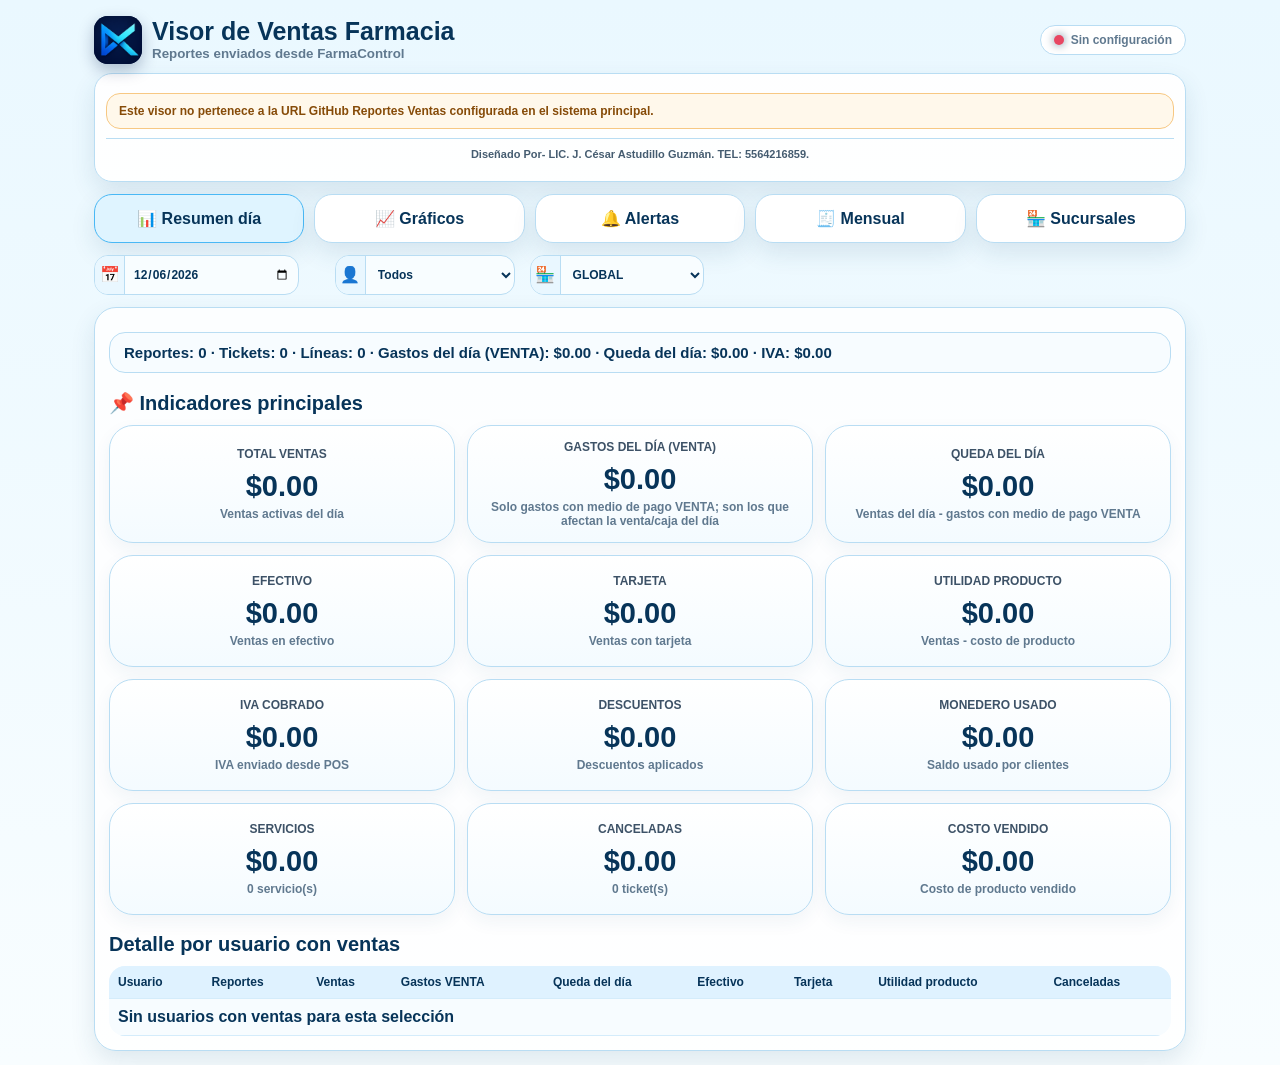
==== docs/index.html @ 93aea01d "Add files via upload" ====
<!doctype html>
<html lang="es">
<head>
<meta charset="utf-8">
<meta name="viewport" content="width=device-width,initial-scale=1,viewport-fit=cover">
<title>Macroxel — Visor de Ventas Farmacia</title>
<link rel="icon" type="image/png" href="[data-uri]">
<link rel="apple-touch-icon" href="[data-uri]">
<style>
:root{--bg:#eaf8ff;--card:#fff;--ink:#073459;--mut:#60798f;--edge:#b9ddf3;--blue:#1689f7;--green:#18c978;--red:#e84662;--amber:#f5aa16;--shadow:0 10px 24px rgba(29,82,118,.12)}
*{box-sizing:border-box}body{margin:0;background:linear-gradient(180deg,#eaf8ff,#f8fdff);font-family:Arial,Helvetica,sans-serif;color:var(--ink);font-weight:800}.app{max-width:1120px;margin:auto;padding:14px}.top{display:flex;align-items:center;justify-content:space-between;gap:10px;margin:2px 0 12px}.brand{display:flex;align-items:center;gap:10px}.logo{width:48px;height:48px;border-radius:14px;overflow:hidden;flex:0 0 auto;box-shadow:0 6px 16px rgba(4,31,78,.28);background:#071b48;border:0;padding:0;cursor:pointer;appearance:none;-webkit-appearance:none;transition:transform .15s ease,box-shadow .15s ease}.logo:hover{transform:translateY(-1px);box-shadow:0 8px 19px rgba(4,31,78,.32)}.logo:active{transform:translateY(0)}.logo:focus-visible{outline:3px solid #49b8f5;outline-offset:3px}.logo img{display:block;width:100%;height:100%;object-fit:cover}.brand h1{font-size:25px;line-height:1;margin:0}.brand small{color:var(--mut);font-weight:800}.status{display:inline-flex;align-items:center;gap:7px;border:1px solid var(--edge);background:#fff;border-radius:999px;padding:7px 13px;color:var(--mut);font-size:12px}.dot{width:10px;height:10px;border-radius:50%;background:var(--red);box-shadow:0 0 10px currentColor}.dot.ok{background:var(--green)}.dot.warn{background:var(--amber)}
.tabs{display:grid;grid-template-columns:repeat(5,1fr);gap:10px;margin:12px 0}.tab{border:1px solid var(--edge);background:#fff;border-radius:18px;padding:14px 10px;box-shadow:var(--shadow);cursor:pointer;color:var(--ink);font-weight:900}.tab.active{background:#dff4ff;border-color:#49b8f5}.box{background:#ffffffd9;border:1px solid var(--edge);border-radius:22px;box-shadow:var(--shadow);padding:14px}.hidden{display:none!important}.toolbar{display:grid;grid-template-columns:1fr 1fr 1.3fr auto;gap:10px;margin-bottom:12px}.field label{display:block;font-size:11px;color:var(--mut);margin:0 0 5px;text-transform:uppercase}input,select,button,textarea{font:inherit}input,select,textarea{width:100%;border:1px solid var(--edge);border-radius:14px;padding:10px 12px;background:#f8fdff;color:var(--ink);font-weight:900}textarea{min-height:112px;resize:vertical;line-height:1.4}.btn{border:0;border-radius:14px;padding:10px 14px;color:#fff;background:#17283a;cursor:pointer;font-weight:900}.btn.blue{background:linear-gradient(180deg,#31a4ff,#1376e9)}.btn.green{background:linear-gradient(180deg,#27ca75,#109a4f)}.head{display:flex;justify-content:space-between;align-items:flex-start;gap:10px;margin-bottom:10px}.head h2{font-size:25px;margin:0}.sub{color:var(--mut);font-size:13px}.updated{border:1px solid var(--edge);background:#f5fbff;border-radius:999px;padding:8px 12px;color:var(--mut);font-size:12px}.bar{border:1px solid var(--edge);background:#f7fcff;border-radius:16px;padding:11px 14px;margin:10px 0;font-size:15px}.section{font-size:20px;margin:18px 0 10px}.grid{display:grid;grid-template-columns:repeat(3,1fr);gap:12px}.card{background:linear-gradient(180deg,#fff,#f4fbff);border:1px solid var(--edge);border-radius:24px;padding:14px;min-height:112px;display:flex;flex-direction:column;justify-content:center;text-align:center;box-shadow:0 7px 18px rgba(29,82,118,.06)}.label{font-size:12px;color:#3d5267;text-transform:uppercase}.value{font-size:29px;margin:9px 0 4px}.hint{font-size:12px;color:var(--mut);font-weight:700}table{width:100%;border-collapse:collapse;background:#f7fcff;border-radius:16px;overflow:hidden}th{background:#dff2ff;text-align:left;font-size:12px}td,th{padding:9px;border-bottom:1px solid #d4ecfb;vertical-align:top}.storeList{display:grid;grid-template-columns:repeat(2,1fr);gap:10px}.storeCard{border:1px solid var(--edge);background:#f7fcff;border-radius:18px;padding:12px}.chartGrid{display:grid;grid-template-columns:repeat(2,1fr);gap:12px}.chartBox{border:1px solid var(--edge);background:#f7fcff;border-radius:20px;padding:13px}.chartBox.wide{grid-column:1/-1}.chartTitle{margin:0 0 10px;font-size:16px}.chartMeta{display:flex;gap:8px;flex-wrap:wrap;margin:0 0 10px}.chartPill{border:1px solid var(--edge);background:#fff;border-radius:999px;padding:6px 9px;font-size:11px;color:var(--mut)}.dailyChartScroll{overflow:hidden;padding-bottom:4px}.dailyChart{display:block;width:100%;max-width:100%;min-width:0;height:auto}.barRow{display:grid;grid-template-columns:1fr 90px;gap:5px 9px;margin-bottom:8px;font-size:12px}.barName{grid-column:1/3;white-space:normal}.barTrack{height:16px;border-radius:999px;background:#dceffb;overflow:hidden}.barFill{height:100%;border-radius:999px;background:linear-gradient(90deg,#1689f7,#19c978);min-width:2px}.barVal{text-align:right}.headActions{display:flex;align-items:center;gap:8px;flex-wrap:wrap;justify-content:flex-end}.pdfMsg{margin-top:10px}.pdfMsg:empty{display:none}.notice{border:1px solid #f7c883;background:#fff8eb;color:#864b08;border-radius:14px;padding:10px 12px;font-size:12px}.alertGrid{display:grid;grid-template-columns:minmax(220px,.75fr) minmax(320px,1.8fr);gap:12px;align-items:start}.alertActions{display:flex;gap:10px;flex-wrap:wrap;margin-top:10px}.alertActions .btn{min-width:160px}.alertPreview{margin-top:12px;border:1px solid var(--edge);background:#f7fcff;border-radius:16px;padding:12px;min-height:72px}.alertPreview.active{background:linear-gradient(180deg,#f4fff9,#effaf5);border-color:#a8dfc2}.alertPreviewTop{display:flex;align-items:center;justify-content:space-between;gap:10px;margin-bottom:8px}.alertState{display:inline-flex;align-items:center;gap:6px;border:1px solid #9eddbb;background:#e8fff2;color:#08733c;border-radius:999px;padding:5px 9px;font-size:10px;font-weight:900;letter-spacing:.4px}.alertText{font-size:16px;font-weight:900;line-height:1.4;color:#183247;white-space:pre-wrap;overflow-wrap:anywhere}.alertMeta{margin-top:8px;font-size:11px;color:var(--mut)}.charCounter{text-align:right;margin-top:5px;font-size:11px;color:var(--mut);font-weight:800}.fieldLabelRow{display:flex;align-items:center;justify-content:space-between;gap:8px;margin-bottom:5px}.fieldLabelRow label{margin:0!important}.iconBtn{width:34px;height:30px;display:inline-flex;align-items:center;justify-content:center;border:1px solid var(--edge);border-radius:10px;background:#fff;color:#9e1e32;cursor:pointer;padding:0;font-size:16px;line-height:1;box-shadow:0 3px 9px rgba(29,82,118,.08)}.iconBtn:hover{background:#fff1f3;border-color:#efb0b8}.iconBtn:active{transform:translateY(1px)}.notice.ok{border-color:#a8dfc2;background:#f0fff7;color:#08733c}.notice.error{border-color:#efb0b8;background:#fff3f5;color:#9e1e32}.empty{padding:18px;text-align:center;color:var(--mut);border:1px dashed var(--edge);border-radius:16px;background:#f7fcff}.mini{font-size:12px;color:var(--mut)}.dailyChartDetail{display:flex;align-items:center;gap:8px;flex-wrap:wrap;margin:0 0 9px;padding:8px 10px;border:1px solid var(--edge);border-radius:13px;background:#fff;font-size:11px;color:var(--mut);min-height:36px}.dailyChartDetail strong{color:var(--ink)}.dailyDetailItem{display:inline-flex;align-items:center;gap:4px;padding:4px 7px;border:1px solid #d7eaf6;border-radius:999px;background:#f7fcff;white-space:nowrap}.dailyBar{cursor:pointer;outline:none}.dailyBar .dailyHit{pointer-events:all}.dailyBar.active .dailySegment{stroke:#183247;stroke-width:1.6}.dailyBar:focus .dailySegment{stroke:#183247;stroke-width:1.6}

.compactFilters{grid-template-columns:minmax(150px,.9fr) minmax(125px,.72fr) minmax(120px,.68fr);max-width:610px;align-items:end;justify-content:start}
.compactField{display:grid;grid-template-columns:30px minmax(0,1fr);align-items:center;border:1px solid var(--edge);border-radius:14px;background:#f8fdff;overflow:hidden;min-width:0}
.compactField label{display:flex;align-items:center;justify-content:center;margin:0!important;height:100%;min-height:38px;font-size:16px!important;background:#e9f7ff;border-right:1px solid var(--edge);cursor:default;user-select:none}
.compactField input,.compactField select{border:0;border-radius:0;background:transparent;padding:8px 8px;min-width:0;height:38px;font-size:12px;outline:none}
.compactField input:focus,.compactField select:focus{box-shadow:inset 0 0 0 2px rgba(22,137,247,.2)}
.storeField{max-width:175px}.userField{max-width:180px}.dateField{max-width:205px}
@media(max-width:720px){.logoConfigPanel{margin:-2px 0 7px;padding:8px;border-radius:14px}.logoConfigGrid{grid-template-columns:1fr;gap:6px}.logoConfigGrid .btn{width:100%;padding:8px 10px}.logoConfigPanel .field label{font-size:8px}.logoConfigPanel input{height:34px;padding:6px 8px;font-size:10px}.designerCredit{font-size:9px;padding:7px 5px;margin-top:7px}.iconBtn{width:32px;height:28px;font-size:15px}.app{padding:8px}.top{margin:0 0 8px}.brand h1{font-size:18px}.brand small{font-size:11px}.logo{width:38px;height:38px;border-radius:11px}.status{font-size:10px;padding:5px 8px}.tabs{display:flex;gap:7px;overflow-x:auto;margin:8px 0;padding-bottom:2px}.tab{min-width:112px;padding:10px 8px;border-radius:15px;font-size:12px}.box{border-radius:16px;padding:9px}.toolbar{grid-template-columns:minmax(0,1.18fr) minmax(0,.88fr) minmax(0,.88fr);gap:5px;margin-bottom:7px}.compactFilters{max-width:none;width:100%}.compactField{grid-template-columns:25px minmax(0,1fr);border-radius:11px}.compactField label{min-height:34px;font-size:14px!important}.compactField input,.compactField select{height:34px;padding:5px 4px;font-size:10px}.dateField,.userField,.storeField{max-width:none}.field label{font-size:9px}.head{display:block}.head h2{font-size:18px;letter-spacing:.5px}.sub{font-size:11px}.updated{display:inline-block;margin-top:6px;font-size:10px;padding:6px 9px}.bar{font-size:12px;line-height:1.25;padding:8px 9px;border-radius:13px;margin:7px 0}.section{font-size:16px;margin:12px 0 7px}.grid{grid-template-columns:repeat(2,minmax(0,1fr));gap:7px}.card{min-height:72px;border-radius:15px;padding:8px;text-align:left}.label{font-size:9px}.value{font-size:20px;margin:5px 0 2px}.hint{font-size:9px}.storeList,.chartGrid{grid-template-columns:1fr;gap:7px}.storeCard,.chartBox{border-radius:15px;padding:9px}.chartTitle{font-size:13px}.headActions{justify-content:flex-start;margin-top:7px}.headActions .btn{width:100%}.dailyChart{width:100%;max-width:100%;min-width:0;height:auto}.dailyChartScroll{overflow:hidden}.barRow{grid-template-columns:1fr 68px;font-size:10px}.barTrack{height:12px}.alertGrid{grid-template-columns:1fr}.alertActions .btn{width:100%}.alertActions{display:grid;grid-template-columns:1fr;gap:7px}table,thead,tbody,tr,th,td{display:block;width:100%}thead{display:none}tbody tr{background:#f7fcff;border:1px solid var(--edge);border-radius:14px;margin:7px 0;padding:6px 8px}td{display:flex;justify-content:space-between;gap:10px;text-align:right;border-bottom:1px solid #d4ecfb;padding:7px 2px;font-size:11px}td:last-child{border-bottom:0}td:before{content:attr(data-label);font-weight:900;text-align:left;min-width:42%;color:#4e6173}td[colspan]{display:block;text-align:left}.dailyChartDetail{font-size:9px;padding:6px 7px;gap:5px;min-height:32px}.dailyDetailItem{padding:3px 5px}.notice{font-size:10px;padding:8px}}
.monthSummary{margin:0 0 12px}.balanceNote{margin:0 0 10px;font-size:12px;color:var(--mut);font-weight:700}.barFill.expense{background:linear-gradient(90deg,#f59b23,#e84662)}.barFill.balance{background:linear-gradient(90deg,#19c978,#1689f7)}

.cleanBarRow{grid-template-columns:minmax(95px,160px) 1fr!important}
.cleanBarRow .barTrack{min-width:0}

.logoConfigPanel{margin:-3px 0 10px;background:#ffffffed;border:1px solid var(--edge);border-radius:18px;padding:11px;box-shadow:var(--shadow)}
.logoConfigGrid{display:grid;grid-template-columns:minmax(0,1fr) auto;gap:9px;align-items:end}
.logoConfigPanel .notice{margin-top:8px}
.designerCredit{margin-top:9px;padding:8px 10px;border-top:1px solid var(--edge);text-align:center;font-size:11px;color:#455c70;line-height:1.35}
</style>
</head>
<body>
<!-- Macroxel Visor de Ventas Farmacia v13: conexión recibida exclusivamente desde macroxel-config.json. -->
<!-- Firebase, GitHub y tienda pertenecen al dueño que generó la carpeta desde el sistema principal. -->
<div class="app">
  <header class="top">
    <div class="brand"><button id="logoConfigBtn" class="logo" type="button" title="Conexión Firebase" aria-label="Abrir conexión Firebase" aria-expanded="false"><img src="[data-uri]" alt="Logo Macroxel"></button><div><h1>Visor de Ventas Farmacia</h1><small>Reportes enviados desde FarmaControl</small></div></div>
    <div class="status"><span id="dot" class="dot"></span><span id="status">Sin URL</span></div>
  </header>

  <section id="logoConfigPanel" class="logoConfigPanel" aria-label="Estado de conexión">
    <div id="urlMsg" class="notice">Cargando la conexión generada por el sistema principal…</div>
    <div class="designerCredit"><strong>Diseñado Por- LIC. J. César Astudillo Guzmán. TEL: 5564216859.</strong></div>
  </section>

  <nav class="tabs">
    <button class="tab active" data-tab="resumen">📊 Resumen día</button>
    <button class="tab" data-tab="graficos">📈 Gráficos</button>
    <button class="tab" data-tab="alertas">🔔 Alertas</button>
    <button class="tab" data-tab="mensual">🧾 Mensual</button>
    <button class="tab" data-tab="sucursales">🏪 Sucursales</button>
  </nav>

  <div id="filterBar" class="toolbar compactFilters" aria-label="Filtros del monitor">
    <div class="field compactField dateField"><label for="fecha" title="Fecha" aria-label="Fecha">📅</label><input id="fecha" type="date" title="Fecha" aria-label="Fecha"></div>
    <div class="field compactField userField"><label for="usuario" title="Usuario" aria-label="Usuario">👤</label><select id="usuario" title="Usuario" aria-label="Usuario"></select></div>
    <div class="field compactField storeField"><label for="tienda" title="Tienda" aria-label="Tienda">🏪</label><select id="tienda" title="Tienda" aria-label="Tienda"></select></div>
  </div>

  <section id="tab-resumen" class="box">
    <div id="line" class="bar">Sin datos cargados.</div>
    <div class="section">📌 Indicadores principales</div>
    <div id="cards" class="grid"></div>
    <div class="section">Detalle por usuario con ventas</div>
    <table id="userTable"></table>
  </section>

  <section id="tab-sucursales" class="box hidden">
    <div class="head"><div><h2>🏪 Sucursales</h2><div class="sub">Tiendas detectadas en reportes diarios.</div></div><div id="storeCount" class="updated">0</div></div>
    <div id="stores" class="storeList"></div>
  </section>

  <section id="tab-mensual" class="box hidden">
    <div class="head"><div><h2>🧾 Mensual</h2><div class="sub">Venta global del mes menos todos los gastos registrados: VENTA, CORTES y EXTERNO.</div></div><div class="headActions"><div id="monthLabel" class="updated">—</div><button id="monthlyPdfBtn" class="btn blue" type="button">📤 Enviar reporte PDF</button></div></div>
    <div id="monthCards" class="grid monthSummary"></div>
    <table id="monthTable"></table>
    <div id="monthlyPdfMsg" class="notice pdfMsg"></div>
  </section>

  <section id="tab-graficos" class="box hidden">
    <div class="head"><div><h2>📈 Gráficos</h2><div class="sub">Día: solo gastos VENTA. Mes: todos los gastos sobre la venta global.</div></div><div id="graphLabel" class="updated">—</div></div>
    <div id="graphGrid" class="chartGrid"></div>
  </section>

  <section id="tab-alertas" class="box hidden">
    <div class="head"><div><h2>🔔 Centro de alertas</h2><div class="sub">Comunicación directa por sucursal. Solo se conserva la alerta vigente.</div></div><div class="updated">1 alerta por sucursal</div></div>
    <div class="alertGrid">
      <div class="field"><label>Destino</label><select id="alertStore"><option value="">Sin sucursales detectadas</option></select></div>
      <div class="field"><div class="fieldLabelRow"><label>Mensaje</label><button id="clearAlertBtn" class="iconBtn" type="button" title="Limpiar mensaje" aria-label="Limpiar mensaje">🗑️</button></div><textarea id="alertMessage" maxlength="280" placeholder="Escribe una instrucción breve y clara.">Pedido Rappi pendiente. Favor de atenderlo.</textarea><div id="alertCount" class="charCounter">0 / 280</div></div>
    </div>
    <div class="alertActions">
      <button id="sendAlertBtn" class="btn blue" type="button">Publicar alerta</button>
      <button id="deleteAlertBtn" class="btn" type="button">Retirar alerta</button>
    </div>
    <div id="alertMsg" class="notice">Selecciona el destino y publica el aviso.</div>
    <div id="alertPreview" class="alertPreview"><span class="mini">Sin alerta activa.</span></div>
  </section>

</div>

<script>
(function(){
'use strict';
const $=id=>document.getElementById(id);
const BOOTSTRAP_FILE='macroxel-config.json';
const RESERVED_FIREBASE_PROJECT_PREFIX='licenciasmacroxel-';
const ALERTS_ROOT='/alertas';
const DATA={raw:{},rows:[],currentTab:'resumen'};
const RUNTIME={firebaseUrl:'',githubReportsUrl:'',tiendaId:''};
const money=v=>Number(v||0).toLocaleString('es-MX',{style:'currency',currency:'MXN'});
const n=v=>Number(v||0).toLocaleString('es-MX');
const norm=s=>String(s??'').trim();
const isObj=x=>x&&typeof x==='object'&&!Array.isArray(x);
function num(v){if(v==null||v==='')return 0;if(typeof v==='number')return v;return Number(String(v).replace(/[^0-9.-]/g,''))||0}
function isoDate(v){if(!v)return'';v=String(v);let m=v.match(/(20\d{2})[-\/](\d{1,2})[-\/](\d{1,2})/);if(m)return `${m[1]}-${m[2].padStart(2,'0')}-${m[3].padStart(2,'0')}`;m=v.match(/(\d{1,2})[-\/](\d{1,2})[-\/](20\d{2})/);if(m)return `${m[3]}-${m[2].padStart(2,'0')}-${m[1].padStart(2,'0')}`;return''}
function ym(d){return String(d||'').slice(0,7)}
function localISODate(d=new Date()){const y=d.getFullYear(),m=String(d.getMonth()+1).padStart(2,'0'),day=String(d.getDate()).padStart(2,'0');return `${y}-${m}-${day}`}
function localDateTime(d=new Date()){return d.toLocaleString('es-MX',{year:'numeric',month:'2-digit',day:'2-digit',hour:'2-digit',minute:'2-digit',second:'2-digit'})}
function key(s){return norm(s).toUpperCase().normalize('NFD').replace(/[\u0300-\u036f]/g,'').replace(/[^A-Z0-9]+/g,'_').replace(/^_+|_+$/g,'')||'SIN_TIENDA'}
function normalizeFirebaseUrl(value){try{const u=new URL(String(value||'').trim());const host=String(u.hostname||'').toLowerCase();if(u.protocol!=='https:'||(!/^[a-z0-9-]+\.firebaseio\.com$/.test(host)&&!/^[a-z0-9-]+(?:\.[a-z0-9-]+)?\.firebasedatabase\.app$/.test(host))||host.startsWith(RESERVED_FIREBASE_PROJECT_PREFIX))return'';u.username='';u.password='';u.hash='';u.search='';u.pathname=String(u.pathname||'').replace(/\.json$/i,'').replace(/\/reportes_diarios(?:\/.*)?$/i,'').replace(/\/+$/,'');return u.toString().replace(/\/+$/,'')}catch(_){return''}}
function normalizeGithubUrl(value){try{const u=new URL(String(value||'').trim());if(u.protocol!=='https:'||!/\.github\.io$/i.test(u.hostname))return'';u.username='';u.password='';u.search='';u.hash='';u.pathname=String(u.pathname||'/').replace(/\/{2,}/g,'/');if(!u.pathname.endsWith('/'))u.pathname+='/';return u.toString()}catch(_){return''}}
function currentPageMatchesGithub(configured){if(!configured||location.protocol==='file:')return true;try{const expected=new URL(configured),current=new URL(location.href);return current.origin===expected.origin&&current.pathname.startsWith(expected.pathname)}catch(_){return false}}
async function loadBootstrap(){localStorage.removeItem('MACROXEL_MONITOR_FIREBASE_URL');const configUrl=new URL(BOOTSTRAP_FILE,document.baseURI);configUrl.searchParams.set('t',Date.now());const response=await fetch(configUrl.href,{method:'GET',cache:'no-store',headers:{Accept:'application/json'}});if(!response.ok)throw new Error('No se encontró macroxel-config.json junto al visor.');const config=await response.json();const firebaseUrl=normalizeFirebaseUrl(config?.firebaseUrl);const githubReportsUrl=normalizeGithubUrl(config?.githubReportsUrl);const tiendaId=norm(config?.tiendaId);if(Number(config?.version||0)!==3||config?.source!=='Macroxel FarmaControl'||config?.purpose!=='sales-reports'||!firebaseUrl||!githubReportsUrl||!/^[A-Za-z0-9_-]{1,160}$/.test(tiendaId))throw new Error('macroxel-config.json está vacío, incompleto o no corresponde a Reportes Ventas.');if(!currentPageMatchesGithub(githubReportsUrl))throw new Error('Este visor no pertenece a la URL GitHub Reportes Ventas configurada en el sistema principal.');RUNTIME.firebaseUrl=firebaseUrl;RUNTIME.githubReportsUrl=githubReportsUrl;RUNTIME.tiendaId=tiendaId;$('urlMsg').textContent='✅ Conexión de Reportes Ventas cargada desde el sistema principal.';return true}
function base(){return RUNTIME.firebaseUrl}
function setStatus(txt,cls){$('status').textContent=txt;$('dot').className='dot '+(cls||'')}
function validUrl(url){return normalizeFirebaseUrl(url)!==''}
async function firebaseRequest(path,options={}){let url=base();if(!url)throw new Error('Falta URL Firebase');let suffix=options.method&&options.method!=='GET'?'':('?ts='+Date.now());let r=await fetch(url+path+'.json'+suffix,options);if(!r.ok)throw new Error('Firebase '+r.status+' '+r.statusText);if(r.status===204)return null;let txt=await r.text();return txt?JSON.parse(txt):null}
async function get(path){return await firebaseRequest(path,{method:'GET'})||{}}
async function put(path,value){return await firebaseRequest(path,{method:'PUT',headers:{'Content-Type':'application/json'},body:JSON.stringify(value)})}
async function remove(path){return await firebaseRequest(path,{method:'DELETE'})}
function pick(o,keys){for(const k of keys){if(o&&Object.prototype.hasOwnProperty.call(o,k)&&o[k]!=null&&o[k]!=='')return o[k]}return 0}
function metric(src,keys){let a=num(pick(src,keys));if(a)return a;return 0}
const KEYS={
 ventas:['totalVentas','ventasActivas','ventasNetas','ventasDia','ventaTotal','totalVenta','ventas','farmaciaProductosMontoUI','farmaciaMontoUI'],
 efectivo:['efectivo','efectivoMonto','efectivoTotal','efectivoVentas','cash'],
 tarjeta:['tarjeta','tarjetaMonto','tarjetaTotal','tarjetaVentas','tpv','card'],
 gastosCaja:['gastosCajaDia','gastosDia','gastosDelDia','gastosMonto','gastosDiaMontoUI'],
 gastosTotales:['gastosRegistradosDia','gastosTotalesDia','gastosGlobalesDia','gastosTotalDia'],
 gastosInformativos:['gastosInformativosDia','gastosOtrosDia'],
 gastosCortes:['gastosCortesDia'],
 gastosExternos:['gastosExternosDia'],
 ganancia:['gananciaProducto','gananciaProductoUI','ganancia','utilidad','utilidadNeta'],
 costo:['costoProductoVendido','costoProductoVendidoUI','costoTotal','costoVendido','costo'],
 iva:['totalIVA','ivaCobrado','ivaDia','ivaAcumulado','ivaTotal','ivaMensual','iva'],
 descuentos:['descuentosDia','descuentosTotal','totalDescuentos','descuentoMonto','descuento','descuentos'],
 monedero:['monederoUsado','monedero','saldoUsado','usoSaldo'],
 servicios:['serviciosRealizados','totalServiciosMonto','serviciosMonto','serviciosMontoUI','serviciosDiaMonto'],
 serviciosCantidad:['serviciosCantidad','totalServiciosCantidad','serviciosRealizadosCantidad'],
 lineas:['lineas','lineasTotal','items','piezas','pzs','productos'],
 tickets:['tickets','ticketsTotal','ventasTickets','ticketCount','ticketsActivos'],
 cancelTotal:['canceladasImporte','canceladasTotal','canceladoTotal','ventasCanceladasMonto','canceladasMonto'],
 cancelTickets:['canceladasTickets','ticketsCancelados','ventasCanceladasTickets']
};
function hasMetric(src,keys){return keys.some(k=>src&&Object.prototype.hasOwnProperty.call(src,k)&&src[k]!=null&&src[k]!=='')}
function metricDefined(src,keys){for(const k of keys){if(src&&Object.prototype.hasOwnProperty.call(src,k)&&src[k]!=null&&src[k]!=='')return num(src[k])}return 0}
function gastoDetalleLista(record){
 const t=isObj(record?.totales)?record.totales:{};
 const d=isObj(record?.detalle)?record.detalle:(isObj(t.detalle)?t.detalle:{});
 return Array.isArray(d.gastos)?d.gastos:[];
}
function desgloseGastosDetalle(record){
 let total=0,caja=0,informativos=0,cortes=0,externos=0;
 gastoDetalleLista(record).forEach(g=>{
  const monto=Math.max(0,num(g?.cantidad??g?.monto??g?.total??0));
  const medio=norm(g?.medioPago||g?.origen||g?.tipoPago||'VENTA').toUpperCase();
  total+=monto;
  if(medio==='VENTA'){caja+=monto;return}
  informativos+=monto;
  if(medio==='CORTES'||medio==='CORTE')cortes+=monto;else externos+=monto;
 });
 return {total,caja,informativos,cortes,externos};
}
function metrics(record){
 const t=isObj(record.totales)?record.totales:{};
 const r={...record,...t};
 let m={};
 ['ventas','efectivo','tarjeta','ganancia','costo','iva','descuentos','monedero','servicios','serviciosCantidad','lineas','tickets','cancelTotal','cancelTickets'].forEach(k=>m[k]=metric(r,KEYS[k]));
 if(!m.cancelTotal&&isObj(r.canceladas))m.cancelTotal=num(r.canceladas.total||r.canceladas.monto||r.canceladas.importe);
 if(!m.cancelTickets&&isObj(r.canceladas))m.cancelTickets=num(r.canceladas.tickets||r.canceladas.ticket);
 if(!m.ganancia&&m.ventas&&m.costo)m.ganancia=m.ventas-m.costo;
 const detalle=desgloseGastosDetalle(record);
 const tieneTotal=hasMetric(r,KEYS.gastosTotales);
 const tieneCaja=hasMetric(r,KEYS.gastosCaja);
 const tieneInfo=hasMetric(r,KEYS.gastosInformativos);
 const tieneCortes=hasMetric(r,KEYS.gastosCortes);
 const tieneExternos=hasMetric(r,KEYS.gastosExternos);
 m.gastos=tieneTotal?metricDefined(r,KEYS.gastosTotales):(detalle.total>0?detalle.total:metricDefined(r,KEYS.gastosCaja));
 m.gastosCaja=tieneCaja?metricDefined(r,KEYS.gastosCaja):detalle.caja;
 m.gastosInformativos=tieneInfo?metricDefined(r,KEYS.gastosInformativos):Math.max(0,detalle.informativos||(m.gastos-m.gastosCaja));
 m.gastosCortes=tieneCortes?metricDefined(r,KEYS.gastosCortes):detalle.cortes;
 m.gastosExternos=tieneExternos?metricDefined(r,KEYS.gastosExternos):detalle.externos;
 m.efectivoNeto=m.efectivo-m.gastosCaja;
 m.saldoGastos=m.ventas-m.gastos;
 return m;
}
function looksReport(o){
 if(!isObj(o))return false;
 if(isObj(o.totales)||isObj(o.resumen)||isObj(o.detalle))return true;
 return Object.values(KEYS).flat().some(k=>Object.prototype.hasOwnProperty.call(o,k));
}
function storeFrom(record,path){
 let f=record.farmacia||{};
 let name=norm(record.tiendaActiva||record.nombreTienda||record.storeName||record.sucursal||record.nombreSucursal||f.nombre||f.sucursal||'');
 if(name)return name;
 let dateIndex=path.findIndex(x=>isoDate(x));
 if(dateIndex>0)return path[dateIndex-1];
 return 'SIN TIENDA';
}
function userFrom(record,path){
 let u=norm(record.userActive||record.userForFiltro||record.usuarioActivo||record.usuario||record.user||'');
 if(u)return u;
 let dateIndex=path.findIndex(x=>isoDate(x));
 if(dateIndex>=0&&path[dateIndex+1])return path[dateIndex+1];
 return 'SIN USUARIO';
}
function dateFrom(record,path){
 let d=isoDate(record.fechaISO||record.dateISO||record.fecha||record.date||record.dia||record.updatedAt||record.createdAt);
 if(d)return d;
 for(const p of path){d=isoDate(p);if(d)return d;}
 return '';
}
function flatten(root){
 const rows=[];
 function walk(node,path){
  if(!isObj(node))return;
  if(looksReport(node)){
   let date=dateFrom(node,path), user=userFrom(node,path), storeName=storeFrom(node,path), storeId=key(storeName), m=metrics(node);
   rows.push({date,user,storeName,storeId,updatedAt:node.updatedAt||node.updatedAtLocal||node.createdAt||'',usuariosActivos:node.usuariosActivos||[],raw:node,...m});
   return;
  }
  Object.entries(node).forEach(([k,v])=>walk(v,path.concat(k)));
 }
 walk(root,[]);
 return rows.filter(r=>r.date).sort((a,b)=>(a.date.localeCompare(b.date)||a.storeName.localeCompare(b.storeName)||a.user.localeCompare(b.user)));
}
function sum(rows){let s={reports:rows.length,ventas:0,efectivo:0,tarjeta:0,gastos:0,gastosCaja:0,gastosInformativos:0,gastosCortes:0,gastosExternos:0,ganancia:0,costo:0,iva:0,descuentos:0,monedero:0,servicios:0,serviciosCantidad:0,lineas:0,tickets:0,cancelTotal:0,cancelTickets:0};rows.forEach(r=>{Object.keys(s).forEach(k=>{if(k!=='reports')s[k]+=num(r[k])})});s.efectivoNeto=s.efectivo-s.gastosCaja;s.saldoDia=s.ventas-s.gastosCaja;s.saldoGastos=s.ventas-s.gastos;return s}
function currentRows(){let f=$('fecha').value,u=$('usuario').value,t=$('tienda').value;return DATA.rows.filter(r=>(!f||r.date===f)&&(u==='__ALL__'||r.user===u)&&(t==='GLOBAL'||r.storeId===t))}
function fillFilters(){
 let dates=[...new Set(DATA.rows.map(r=>r.date))].sort();if(!$('fecha').value&&dates.length)$('fecha').value=dates[dates.length-1];
 let f=$('fecha').value,dayRows=DATA.rows.filter(r=>!f||r.date===f);
 let stores=storesMap(dayRows),curT=$('tienda').value||'GLOBAL';$('tienda').innerHTML='<option value="GLOBAL">GLOBAL</option>'+Object.values(stores).map(s=>`<option value="${esc(s.id)}">${esc(s.name)}</option>`).join('');$('tienda').value=stores[curT]?curT:'GLOBAL';
 let selectedT=$('tienda').value,userRows=dayRows.filter(r=>selectedT==='GLOBAL'||r.storeId===selectedT),userSales={};userRows.forEach(r=>userSales[r.user]=(userSales[r.user]||0)+num(r.ventas));let users=Object.keys(userSales).filter(u=>userSales[u]>0).sort();let curU=$('usuario').value||'__ALL__';$('usuario').innerHTML='<option value="__ALL__">Todos</option>'+users.map(u=>`<option value="${esc(u)}">${esc(u)}</option>`).join('');$('usuario').value=users.includes(curU)?curU:'__ALL__';
}
function storesMap(rows=DATA.rows){let m={};rows.forEach(r=>{m[r.storeId]=m[r.storeId]||{id:r.storeId,name:r.storeName,reports:0,users:new Set(),ventas:0,latest:''};m[r.storeId].reports++;if(num(r.ventas)>0)m[r.storeId].users.add(r.user);m[r.storeId].ventas+=r.ventas;m[r.storeId].latest=String(r.updatedAt||r.date)>m[r.storeId].latest?String(r.updatedAt||r.date):m[r.storeId].latest});return m}
function fillAlertStores(){let stores=Object.values(storesMap(DATA.rows)).sort((a,b)=>a.name.localeCompare(b.name));let cur=$('alertStore').value;$('alertStore').innerHTML=stores.length?stores.map(s=>`<option value="${esc(s.id)}">${esc(s.name)}</option>`).join(''):'<option value="">Sin sucursales detectadas</option>';$('alertStore').value=stores.some(s=>s.id===cur)?cur:(stores[0]?.id||'')}
function alertPath(){let id=$('alertStore').value;return id?ALERTS_ROOT+'/'+id:''}
function setAlertMsg(text,type=''){$('alertMsg').textContent=text;$('alertMsg').className='notice'+(type?' '+type:'')}
function updateAlertCount(){let el=$('alertMessage'),count=el.value.length;$('alertCount').textContent=count+' / 280';$('alertCount').style.color=count>=260?'#9e1e32':''}
function clearAlertMessage(){let el=$('alertMessage');el.value='';updateAlertCount();el.focus();setAlertMsg('Campo de mensaje limpio.')}
function alertDate(a){let value=a?.timestamp??a?.updatedAt??a?.fechaHoraLocal??a?.fechaISO;if(value==null||value==='')return'—';if(typeof value==='number'||/^\d{10,}$/.test(String(value))){let d=new Date(Number(value));if(!Number.isNaN(d.getTime()))return d.toLocaleString('es-MX')}let d=new Date(value);return Number.isNaN(d.getTime())?String(value):d.toLocaleString('es-MX')}
async function loadAlert(){let path=alertPath(),preview=$('alertPreview');preview.classList.remove('active');if(!path){preview.innerHTML='<span class="mini">No hay una sucursal disponible.</span>';return}try{let a=await get(path),sucursal=$('alertStore').selectedOptions[0]?.textContent||'—';if(a&&a.mensaje&&a.activo!==false){preview.classList.add('active');preview.innerHTML=`<div class="alertPreviewTop"><b>Alerta vigente</b><span class="alertState">● ACTIVA</span></div><div class="alertText">${esc(a.mensaje)}</div><div class="alertMeta">${esc(sucursal)} · ${esc(alertDate(a))}</div>`}else{preview.innerHTML='<span class="mini">Sin alerta activa para esta sucursal.</span>'}}catch(e){preview.innerHTML='<span class="mini">No se pudo consultar la alerta: '+esc(e.message||e)+'</span>'}}
async function sendAlert(){let path=alertPath(),mensaje=$('alertMessage').value.trim();if(!path){setAlertMsg('Selecciona una sucursal.','error');return}if(!mensaje){setAlertMsg('Escribe un mensaje antes de publicarlo.','error');return}if(mensaje.length>280){setAlertMsg('El mensaje no puede exceder 280 caracteres.','error');return}let payload={activo:true,mensaje,timestamp:Date.now()};try{setAlertMsg('Publicando alerta…');await put(path,payload);setAlertMsg('✅ Alerta publicada correctamente.','ok');await loadAlert()}catch(e){console.error(e);setAlertMsg('No se pudo publicar la alerta: '+(e.message||e),'error')}}
async function deleteAlert(){let path=alertPath();if(!path){setAlertMsg('Selecciona una sucursal.','error');return}let sucursal=$('alertStore').selectedOptions[0]?.textContent||'esta sucursal';if(!confirm('¿Retirar la alerta activa de '+sucursal+'?'))return;try{setAlertMsg('Retirando alerta…');await remove(path);setAlertMsg('✅ Alerta retirada correctamente.','ok');await loadAlert()}catch(e){console.error(e);setAlertMsg('No se pudo retirar la alerta: '+(e.message||e),'error')}}
function esc(s){return String(s??'').replace(/[&<>"']/g,c=>({'&':'&amp;','<':'&lt;','>':'&gt;','"':'&quot;',"'":'&#39;'}[c]))}
function card(label,value,hint){return `<div class="card"><div class="label">${label}</div><div class="value">${value}</div><div class="hint">${hint||''}</div></div>`}
function renderResumen(){let rows=currentRows(),s=sum(rows);$('line').textContent=`Reportes: ${n(s.reports)} · Tickets: ${n(s.tickets)} · Líneas: ${n(s.lineas)} · Gastos del día (VENTA): ${money(s.gastosCaja)} · Queda del día: ${money(s.saldoDia)} · IVA: ${money(s.iva)}`;$('cards').innerHTML=[card('Total ventas',money(s.ventas),'Ventas activas del día'),card('Gastos del día (VENTA)',money(s.gastosCaja),'Solo gastos con medio de pago VENTA; son los que afectan la venta/caja del día'),card('Queda del día',money(s.saldoDia),'Ventas del día - gastos con medio de pago VENTA'),card('Efectivo',money(s.efectivo),'Ventas en efectivo'),card('Tarjeta',money(s.tarjeta),'Ventas con tarjeta'),card('Utilidad producto',money(s.ganancia),'Ventas - costo de producto'),card('IVA cobrado',money(s.iva),'IVA enviado desde POS'),card('Descuentos',money(s.descuentos),'Descuentos aplicados'),card('Monedero usado',money(s.monedero),'Saldo usado por clientes'),card('Servicios',money(s.servicios),`${n(s.serviciosCantidad)} servicio(s)`),card('Canceladas',money(s.cancelTotal),`${n(s.cancelTickets)} ticket(s)`),card('Costo vendido',money(s.costo),'Costo de producto vendido')].join('');renderUserTable(rows)}
function renderUserTable(rows){let by={};rows.forEach(r=>{by[r.user]=by[r.user]||[];by[r.user].push(r)});let data=Object.entries(by).map(([u,rs])=>({u,s:sum(rs)})).filter(x=>x.s.ventas>0).sort((a,b)=>b.s.ventas-a.s.ventas);let cols=[['Usuario',x=>x.u],['Reportes',x=>n(x.s.reports)],['Ventas',x=>money(x.s.ventas)],['Gastos VENTA',x=>money(x.s.gastosCaja)],['Queda del día',x=>money(x.s.saldoDia)],['Efectivo',x=>money(x.s.efectivo)],['Tarjeta',x=>money(x.s.tarjeta)],['Utilidad producto',x=>money(x.s.ganancia)],['Canceladas',x=>`${n(x.s.cancelTickets)} / ${money(x.s.cancelTotal)}`]];$('userTable').innerHTML=table(cols,data,'Sin usuarios con ventas para esta selección')}
function table(cols,rows,empty){return `<thead><tr>${cols.map(c=>`<th>${c[0]}</th>`).join('')}</tr></thead><tbody>${rows.length?rows.map(r=>`<tr>${cols.map(c=>`<td>${c[1](r)}</td>`).join('')}</tr>`).join(''):`<tr><td colspan="${cols.length}">${empty}</td></tr>`}</tbody>`}
function renderSucursales(){let f=$('fecha').value, stores=storesMap(DATA.rows.filter(r=>!f||r.date===f));let arr=Object.values(stores).sort((a,b)=>b.ventas-a.ventas);$('storeCount').textContent=n(arr.length)+' tienda(s)';$('stores').innerHTML=arr.length?arr.map(s=>{let sr=DATA.rows.filter(r=>(!f||r.date===f)&&r.storeId===s.id),ss=sum(sr);return `<div class="storeCard"><b>🏪 ${esc(s.name)}</b><div class="mini">${s.id}</div><div class="bar">Ventas: ${money(ss.ventas)} · Gastos VENTA del día: ${money(ss.gastosCaja)} · Queda del día: ${money(ss.saldoDia)} · Utilidad producto: ${money(ss.ganancia)}</div><div class="mini">Usuarios con ventas: ${[...s.users].join(', ')||'—'} · Reportes: ${s.reports}</div></div>`}).join(''):'<div class="empty">Sin sucursales para la fecha seleccionada.</div>'}
function monthlyData(month=ym($('fecha').value)||ym(DATA.rows.at(-1)?.date)){
 let monthRows=DATA.rows.filter(r=>ym(r.date)===month),stores=storesMap(monthRows);
 let rows=Object.values(stores).sort((a,b)=>a.name.localeCompare(b.name)).map(s=>{let ss=sum(monthRows.filter(r=>r.storeId===s.id));return {name:s.name,reports:ss.reports,ventas:ss.ventas,efectivo:ss.efectivo,tarjeta:ss.tarjeta,gastos:ss.gastos,saldoGastos:ss.saldoGastos,ganancia:ss.ganancia,iva:ss.iva,cancel:ss.cancelTotal}});
 return {month,rows,totals:sum(monthRows)}
}
function renderMensual(){let data=monthlyData(),t=data.totals;$('monthLabel').textContent=data.month||'—';$('monthCards').innerHTML=[card('Venta global del mes',money(t.ventas),'Total vendido en el mes'),card('Gastos totales del mes',money(t.gastos),`VENTA: ${money(t.gastosCaja)} · CORTES: ${money(t.gastosCortes)} · EXTERNO/otros: ${money(t.gastosExternos)}`),card('Queda global después de gastos',money(t.saldoGastos),'Venta global del mes - todos los gastos registrados')].join('');let cols=[['Sucursal',x=>esc(x.name)],['Reportes',x=>n(x.reports)],['Ventas',x=>money(x.ventas)],['Gastos totales',x=>money(x.gastos)],['Queda global',x=>money(x.saldoGastos)],['Efectivo',x=>money(x.efectivo)],['Tarjeta',x=>money(x.tarjeta)],['Utilidad producto',x=>money(x.ganancia)],['Canceladas',x=>money(x.cancel)]];$('monthTable').innerHTML=table(cols,data.rows,'Sin datos del mes.')}
function loadScript(src){return new Promise((resolve,reject)=>{let old=document.querySelector(`script[data-pdf-src="${src}"]`);if(old?.dataset.failed==='1'){old.remove();old=null}if(old){if(old.dataset.loaded==='1')return resolve();old.addEventListener('load',resolve,{once:true});old.addEventListener('error',reject,{once:true});return}let script=document.createElement('script');script.src=src;script.async=true;script.dataset.pdfSrc=src;script.onload=()=>{script.dataset.loaded='1';resolve()};script.onerror=()=>{script.dataset.failed='1';reject(new Error('No se pudo cargar el generador PDF'))};document.head.appendChild(script)})}
async function ensurePDFLib(){if(!window.jspdf?.jsPDF)await loadScript('https://cdnjs.cloudflare.com/ajax/libs/jspdf/2.5.1/jspdf.umd.min.js');if(!window.jspdf?.jsPDF?.API?.autoTable)await loadScript('https://cdnjs.cloudflare.com/ajax/libs/jspdf-autotable/3.8.2/jspdf.plugin.autotable.min.js');if(!window.jspdf?.jsPDF||!window.jspdf.jsPDF.API?.autoTable)throw new Error('El generador PDF no está disponible')}
function monthName(month){if(!month)return 'Sin mes';let [y,m]=month.split('-').map(Number);return new Date(y,m-1,1).toLocaleDateString('es-MX',{month:'long',year:'numeric'})}
async function sendMonthlyPDF(){let msg=$('monthlyPdfMsg'),btn=$('monthlyPdfBtn'),data=monthlyData();if(!data.rows.length){msg.textContent='No hay datos del mes seleccionado para generar el PDF.';return}try{btn.disabled=true;msg.textContent='Generando reporte PDF…';await ensurePDFLib();const {jsPDF}=window.jspdf,doc=new jsPDF({orientation:'landscape',unit:'mm',format:'a4'}),title='Reporte mensual de ventas',period=monthName(data.month),logo=document.querySelector('.logo img')?.src;try{if(logo?.startsWith('data:image'))doc.addImage(logo,'PNG',14,9,18,18)}catch(e){console.warn('Logo PDF omitido',e)}doc.setFont('helvetica','bold');doc.setFontSize(18);doc.text(title,38,16);doc.setFontSize(11);doc.setFont('helvetica','normal');doc.text(`Periodo: ${period}`,38,22);doc.text(`Generado: ${localDateTime()}`,38,27);doc.setFont('helvetica','bold');doc.text(`Ventas: ${money(data.totals.ventas)}   Gastos totales: ${money(data.totals.gastos)}   Queda global: ${money(data.totals.saldoGastos)}   Utilidad producto: ${money(data.totals.ganancia)}`,14,36);doc.autoTable({startY:42,head:[['Sucursal','Reportes','Ventas','Gastos totales','Queda global','Efectivo','Tarjeta','Utilidad producto','Canceladas']],body:data.rows.map(r=>[r.name,n(r.reports),money(r.ventas),money(r.gastos),money(r.saldoGastos),money(r.efectivo),money(r.tarjeta),money(r.ganancia),money(r.cancel)]),styles:{fontSize:8,cellPadding:2.2,overflow:'linebreak'},headStyles:{fillColor:[22,137,247],textColor:255},alternateRowStyles:{fillColor:[241,249,255]},columnStyles:{0:{cellWidth:48}},margin:{left:14,right:14},didDrawPage:()=>{let pages=doc.internal.getNumberOfPages();doc.setFontSize(8);doc.setTextColor(96,121,143);doc.text('Macroxel — Visor de Ventas Farmacia',14,202);doc.text(`Página ${pages}`,280,202,{align:'right'})}});let blob=doc.output('blob'),filename=`Reporte_Mensual_Ventas_${data.month}.pdf`,file=new File([blob],filename,{type:'application/pdf'});if(navigator.share&&navigator.canShare?.({files:[file]})){await navigator.share({title, text:`Reporte mensual de ventas — ${period}`,files:[file]});msg.textContent='✅ Reporte PDF enviado o compartido.'}else{let a=document.createElement('a');a.href=URL.createObjectURL(blob);a.download=filename;document.body.appendChild(a);a.click();a.remove();setTimeout(()=>URL.revokeObjectURL(a.href),1500);msg.textContent='✅ PDF descargado. Ya puedes enviarlo desde tu dispositivo.'}}catch(e){if(e?.name==='AbortError'){msg.textContent='Envío cancelado.'}else{console.error(e);msg.textContent='No se pudo generar el PDF: '+(e.message||e)}}finally{btn.disabled=false}}
function barChart(title,items,key,format,tone=''){let vals=items.map(x=>num(x[key])),max=Math.max(...vals.map(v=>Math.abs(v)),0);let rows=items.filter(x=>num(x[key])!==0).map(x=>{let v=num(x[key]);return `<div class="barRow cleanBarRow"><div class="barName">${esc(x.name)}</div><div class="barTrack"><div class="barFill ${tone}" style="width:${max?Math.max(3,Math.abs(v)/max*100):0}%"></div></div></div>`}).join('')||'<div class="empty">Sin datos para graficar.</div>';return `<div class="chartBox"><div class="chartTitle">${title}</div>${rows}</div>`}
function expenseBreakdownChart(totals,month){let items=[{name:'VENTA / caja',valor:totals.gastosCaja},{name:'CORTES',valor:totals.gastosCortes},{name:'EXTERNO / otros',valor:totals.gastosExternos}],max=Math.max(...items.map(x=>Math.abs(num(x.valor))),1),rows=items.map(x=>`<div class="barRow cleanBarRow"><div class="barName">${esc(x.name)}</div><div class="barTrack"><div class="barFill expense" style="width:${Math.max(3,Math.abs(num(x.valor))/max*100)}%"></div></div></div>`).join('');return `<div class="chartBox wide"><div class="chartTitle">Gastos del mes por medio de pago</div>${rows}</div>`}
function balanceComparisonChart(totals,month){let items=[{name:'Venta global del mes',valor:totals.ventas,tone:''},{name:'Gastos totales del mes',valor:totals.gastos,tone:'expense'},{name:'Queda global después de gastos',valor:totals.saldoGastos,tone:'balance'}],max=Math.max(...items.map(x=>Math.abs(num(x.valor))),1),rows=items.map(x=>`<div class="barRow cleanBarRow"><div class="barName">${esc(x.name)}</div><div class="barTrack"><div class="barFill ${x.tone}" style="width:${Math.max(3,Math.abs(num(x.valor))/max*100)}%"></div></div></div>`).join('');return `<div class="chartBox wide"><div class="chartTitle">Comparativa mensual — venta global, gastos totales y saldo</div>${rows}</div>`}
function compactMoney(v){let a=Math.abs(num(v));if(a>=1000000)return '$'+(num(v)/1000000).toFixed(1)+'M';if(a>=1000)return '$'+(num(v)/1000).toFixed(1)+'k';return '$'+Math.round(num(v)).toLocaleString('es-MX')}
function dailySalesData(month){let u=$('usuario').value,t=$('tienda').value,rows=DATA.rows.filter(r=>ym(r.date)===month&&(u==='__ALL__'||r.user===u)&&(t==='GLOBAL'||r.storeId===t)),by={};rows.forEach(r=>{by[r.date]=by[r.date]||[];by[r.date].push(r)});return Object.keys(by).sort().map(date=>{let s=sum(by[date]);return {date,name:String(Number(date.slice(8))),ventas:s.ventas,gastosCaja:s.gastosCaja,saldoDia:s.saldoDia}})}
function dailySalesChart(items,month){if(!items.length)return '<div class="chartBox wide"><div class="chartTitle">Ventas diarias y gasto VENTA</div><div class="empty">Sin ventas registradas en el mes seleccionado.</div></div>';let sales=items.map(x=>Math.max(0,num(x.ventas))),expenses=items.map(x=>Math.max(0,num(x.gastosCaja))),avg=sales.reduce((a,b)=>a+b,0)/sales.length,max=Math.max(...sales,...expenses,avg,1),w=Math.max(720,items.length*48+148),h=320,left=78,right=18,top=30,bottom=62,plotW=w-left-right,plotH=h-top-bottom,step=plotW/items.length,barW=Math.max(12,Math.min(28,step*.58)),y=v=>top+plotH-(v/max*plotH),axisMoney=v=>{let a=Math.abs(v);if(a>=1000000)return '$'+(v/1000000).toFixed(a>=10000000?0:1).replace(/\.0$/,'')+'M';if(a>=1000)return '$'+(v/1000).toFixed(a>=10000?0:1).replace(/\.0$/,'')+'k';return '$'+Math.round(v).toLocaleString('es-MX')},ticks=[0,.25,.5,.75,1],grid=ticks.map(p=>{let val=max*p,yy=y(val);return `<g><line x1="${left}" y1="${yy}" x2="${w-right}" y2="${yy}" stroke="#d4ecfb" stroke-width="1"/><text x="${left-8}" y="${yy+3.5}" text-anchor="end" font-size="9" fill="#60798f">${esc(axisMoney(val))}</text></g>`}).join(''),bars=items.map((x,i)=>{let ventas=Math.max(0,num(x.ventas)),gasto=Math.max(0,num(x.gastosCaja)),restante=ventas-gasto,gastoDentro=Math.min(gasto,ventas),queda=Math.max(0,restante),exceso=Math.max(0,-restante),cx=left+step*i+step/2,base=top+plotH,quedaH=queda/max*plotH,gastoDentroH=gastoDentro/max*plotH,excesoH=exceso/max*plotH,yQueda=base-quedaH,yGasto=yQueda-gastoDentroH,yExceso=yGasto-excesoH,parts=[];if(quedaH>0)parts.push(`<rect class="dailySegment" x="${cx-barW/2}" y="${yQueda}" width="${barW}" height="${Math.max(1,quedaH)}" rx="4" fill="#1689f7"/>`);if(gastoDentroH>0)parts.push(`<rect class="dailySegment" x="${cx-barW/2}" y="${yGasto}" width="${barW}" height="${Math.max(1,gastoDentroH)}" rx="4" fill="#f59e0b"/>`);if(excesoH>0)parts.push(`<rect class="dailySegment" x="${cx-barW/2}" y="${yExceso}" width="${barW}" height="${Math.max(1,excesoH)}" rx="4" fill="#e84662"/>`);if(!parts.length)parts.push(`<rect class="dailySegment" x="${cx-barW/2}" y="${base-2}" width="${barW}" height="2" rx="1" fill="#b7d6e8"/>`);return `<g class="dailyBar" tabindex="0" role="button" data-day="${esc(x.name)}" data-date="${esc(x.date)}" data-sales="${ventas}" data-expenses="${gasto}" data-balance="${restante}" aria-label="Día ${esc(x.name)}"><rect class="dailyHit" x="${cx-Math.max(17,barW/2)}" y="${top}" width="${Math.max(34,barW)}" height="${plotH}" fill="transparent"/>${parts.join('')}<text x="${cx}" y="${h-34}" text-anchor="middle" font-size="10" fill="#60798f">${esc(x.name)}</text></g>`}).join(''),avgY=y(avg),avgLabelY=Math.max(5,Math.min(top+plotH-23,avgY-23));return `<div class="chartBox wide"><div class="chartTitle">Ventas diarias / gasto VENTA — ${esc(monthName(month))}</div><div id="dailyChartDetail" class="dailyChartDetail"><strong>Detalle:</strong><span>Toca una barra para ver ventas, gasto VENTA y restante.</span></div><div class="dailyChartScroll"><svg class="dailyChart" viewBox="0 0 ${w} ${h}" role="img" aria-label="Gráfica diaria de ventas y gasto VENTA con ejes X y Y">${grid}<line x1="${left}" y1="${top}" x2="${left}" y2="${top+plotH}" stroke="#8ebcd8" stroke-width="1.5"/><line x1="${left}" y1="${top+plotH}" x2="${w-right}" y2="${top+plotH}" stroke="#8ebcd8" stroke-width="1.5"/><text x="18" y="${top+plotH/2}" text-anchor="middle" font-size="10" font-weight="700" fill="#60798f" transform="rotate(-90 18 ${top+plotH/2})">Y · MXN</text><text x="${left+plotW/2}" y="${h-8}" text-anchor="middle" font-size="10" font-weight="700" fill="#60798f">X · Día</text>${bars}<line x1="${left}" y1="${avgY}" x2="${w-right}" y2="${avgY}" stroke="#8b5cf6" stroke-width="2" stroke-dasharray="8 6"/><rect x="${Math.max(left,w-right-148)}" y="${avgLabelY}" width="140" height="19" rx="9.5" fill="#fff" stroke="#8b5cf6"/><text x="${Math.max(left+70,w-right-78)}" y="${avgLabelY+13}" text-anchor="middle" font-size="10" font-weight="700" fill="#6d3fd1">Promedio ${esc(money(avg))}</text></svg></div></div>`}
function bindDailyChartEvents(){let detail=$('dailyChartDetail'),bars=[...document.querySelectorAll('.dailyBar')];if(!detail||!bars.length)return;let show=bar=>{bars.forEach(b=>b.classList.toggle('active',b===bar));let ventas=num(bar.dataset.sales),gasto=num(bar.dataset.expenses),restante=num(bar.dataset.balance),dia=bar.dataset.day||'—';detail.innerHTML=`<strong>Día ${esc(dia)}</strong><span class="dailyDetailItem">Ventas: <b>${esc(money(ventas))}</b></span><span class="dailyDetailItem">Gasto VENTA: <b>${esc(money(gasto))}</b></span><span class="dailyDetailItem">Restante: <b>${esc(money(restante))}</b></span>`};bars.forEach(bar=>{bar.addEventListener('click',()=>show(bar));bar.addEventListener('keydown',e=>{if(e.key==='Enter'||e.key===' '){e.preventDefault();show(bar)}})})}
function renderGraficos(){let f=$('fecha').value,month=ym(f)||ym(DATA.rows.at(-1)?.date),u=$('usuario').value,t=$('tienda').value,match=r=>(u==='__ALL__'||r.user===u)&&(t==='GLOBAL'||r.storeId===t),dayRows=DATA.rows.filter(r=>r.date===f&&match(r)),monthRows=DATA.rows.filter(r=>ym(r.date)===month&&match(r)),items=Object.values(storesMap(dayRows)).map(s=>{let ss=sum(dayRows.filter(r=>r.storeId===s.id));return {name:s.name,...ss}}).sort((a,b)=>b.ventas-a.ventas),mesItems=Object.values(storesMap(monthRows)).map(s=>{let ss=sum(monthRows.filter(r=>r.storeId===s.id));return {name:s.name,ventas:ss.ventas,gastos:ss.gastos,saldoGastos:ss.saldoGastos,ganancia:ss.ganancia}}).sort((a,b)=>b.ventas-a.ventas),daily=dailySalesData(month),monthTotals=sum(monthRows);$('graphLabel').textContent=month||f||'—';$('graphGrid').innerHTML=dailySalesChart(daily,month)+balanceComparisonChart(monthTotals,month)+expenseBreakdownChart(monthTotals,month)+barChart('Ventas del día por sucursal',items,'ventas',money)+barChart('Gastos VENTA del día por sucursal',items,'gastosCaja',money,'expense')+barChart('Queda del día después de gastos VENTA',items,'saldoDia',money,'balance')+barChart('Ventas del mes por sucursal',mesItems,'ventas',money)+barChart('Gastos totales del mes por sucursal',mesItems,'gastos',money,'expense')+barChart('Queda global después de gastos del mes',mesItems,'saldoGastos',money,'balance');bindDailyChartEvents()}
function labelTables(){document.querySelectorAll('table').forEach(t=>{let hs=[...t.querySelectorAll('thead th')].map(th=>th.textContent);t.querySelectorAll('tbody tr').forEach(tr=>[...tr.children].forEach((td,i)=>td.setAttribute('data-label',hs[i]||'')))})}
function render(){fillFilters();fillAlertStores();renderResumen();renderSucursales();renderMensual();renderGraficos();labelTables()}
async function refresh(){let url=base();if(!url){setStatus('Sin configuración','');$('urlMsg').textContent='Genera y publica la carpeta GitHub desde el sistema principal para conectar este visor.';DATA.raw={};DATA.rows=[];render();return}if(!validUrl(url)){setStatus('Configuración inválida','');$('urlMsg').textContent='La conexión generada por el sistema principal no es válida.';return}try{setStatus('Consultando','warn');DATA.raw=await get('/reportes_diarios');DATA.rows=flatten(DATA.raw);if(DATA.rows.length){setStatus('Conectado','ok');$('urlMsg').textContent='✅ Conexión del propietario activa. Reportes actualizados.';}else{setStatus('Sin reportes','warn');$('urlMsg').textContent='Conexión correcta, pero todavía no hay reportes enviados por este sistema.'}render()}catch(e){console.error(e);setStatus('Sin conexión','');$('urlMsg').textContent='No se pudo consultar la conexión del propietario: '+(e.message||e)}}
function setTab(tab){DATA.currentTab=tab;document.querySelectorAll('.tab').forEach(b=>b.classList.toggle('active',b.dataset.tab===tab));['resumen','sucursales','mensual','graficos','alertas'].forEach(t=>$('tab-'+t).classList.toggle('hidden',t!==tab));$('filterBar').classList.toggle('hidden',tab==='alertas');if(tab==='alertas')loadAlert()}
async function init(){const logo=$('logoConfigBtn');if(logo){logo.disabled=true;logo.title='';logo.setAttribute('aria-label','Logo Macroxel');logo.setAttribute('aria-expanded','false');logo.style.cursor='default'}$('fecha').value=localISODate();$('usuario').innerHTML='<option value="__ALL__">Todos</option>';$('tienda').innerHTML='<option value="GLOBAL">GLOBAL</option>';document.querySelectorAll('.tab').forEach(b=>b.addEventListener('click',()=>setTab(b.dataset.tab)));$('sendAlertBtn').addEventListener('click',sendAlert);$('clearAlertBtn').addEventListener('click',clearAlertMessage);$('deleteAlertBtn').addEventListener('click',deleteAlert);$('monthlyPdfBtn').addEventListener('click',sendMonthlyPDF);$('alertStore').addEventListener('change',loadAlert);$('alertMessage').addEventListener('input',updateAlertCount);updateAlertCount();$('fecha').addEventListener('change',render);$('usuario').addEventListener('change',render);$('tienda').addEventListener('change',render);setTab('resumen');setStatus('Cargando configuración','warn');try{await loadBootstrap();await refresh()}catch(error){console.error(error);setStatus('Sin configuración','');$('urlMsg').textContent=error?.message||String(error);DATA.raw={};DATA.rows=[];render()}}
document.addEventListener('DOMContentLoaded',init);
})();
</script>
</body>
</html>
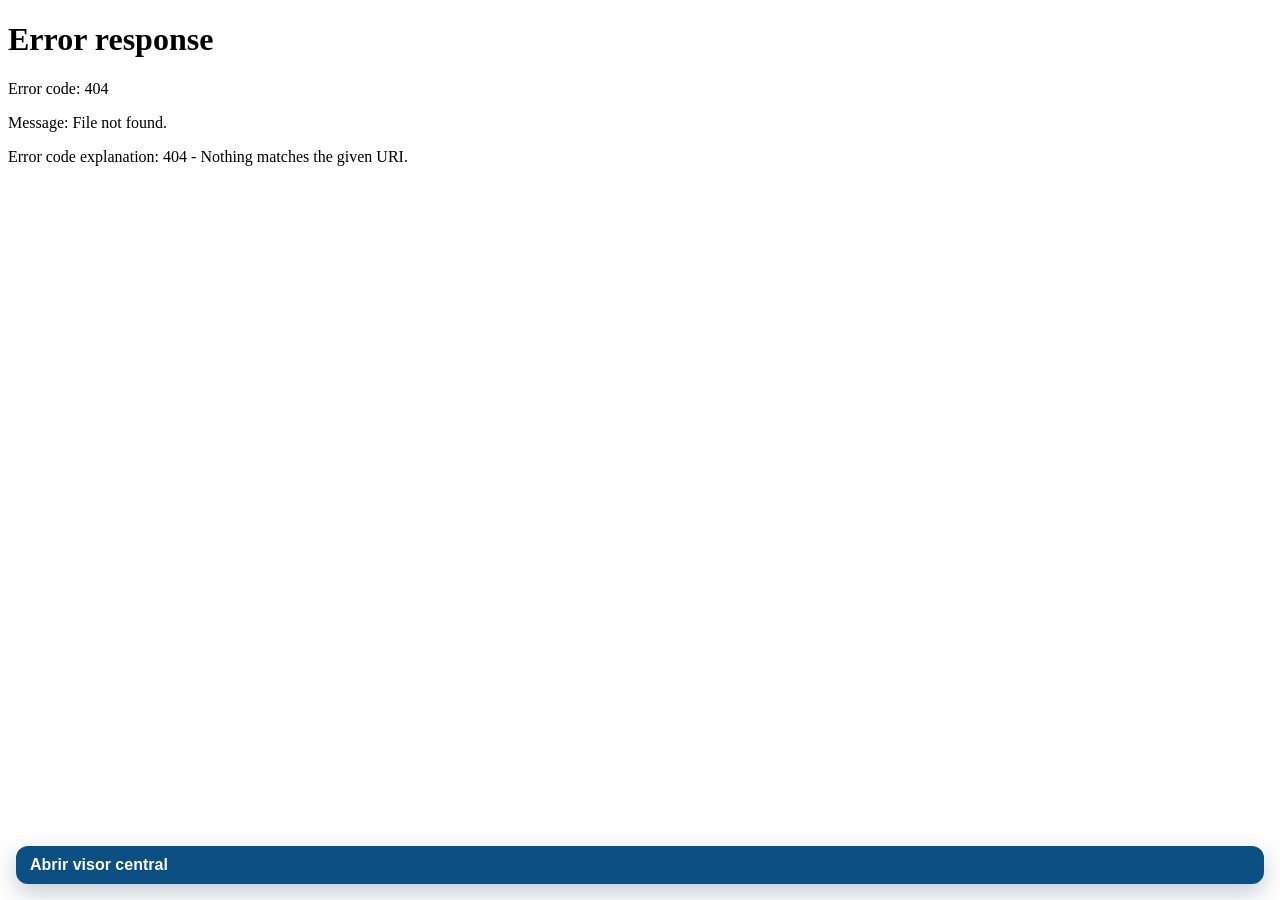
==== commit e6384f5a: "Conecta el visor al paquete central del sistema principal" ====
--- a/docs/index.html
+++ b/docs/index.html
@@ -1,287 +1,27 @@
 <!doctype html>
-<html lang="es">
+<html lang="es-MX">
 <head>
-<meta charset="utf-8">
-<meta name="viewport" content="width=device-width,initial-scale=1,viewport-fit=cover">
-<title>Macroxel — Visor de Ventas Farmacia</title>
-<link rel="icon" type="image/png" href="[data-uri]">
-<link rel="apple-touch-icon" href="[data-uri]">
-<style>
-:root{--bg:#eaf8ff;--card:#fff;--ink:#073459;--mut:#60798f;--edge:#b9ddf3;--blue:#1689f7;--green:#18c978;--red:#e84662;--amber:#f5aa16;--shadow:0 10px 24px rgba(29,82,118,.12)}
-*{box-sizing:border-box}body{margin:0;background:linear-gradient(180deg,#eaf8ff,#f8fdff);font-family:Arial,Helvetica,sans-serif;color:var(--ink);font-weight:800}.app{max-width:1120px;margin:auto;padding:14px}.top{display:flex;align-items:center;justify-content:space-between;gap:10px;margin:2px 0 12px}.brand{display:flex;align-items:center;gap:10px}.logo{width:48px;height:48px;border-radius:14px;overflow:hidden;flex:0 0 auto;box-shadow:0 6px 16px rgba(4,31,78,.28);background:#071b48;border:0;padding:0;cursor:pointer;appearance:none;-webkit-appearance:none;transition:transform .15s ease,box-shadow .15s ease}.logo:hover{transform:translateY(-1px);box-shadow:0 8px 19px rgba(4,31,78,.32)}.logo:active{transform:translateY(0)}.logo:focus-visible{outline:3px solid #49b8f5;outline-offset:3px}.logo img{display:block;width:100%;height:100%;object-fit:cover}.brand h1{font-size:25px;line-height:1;margin:0}.brand small{color:var(--mut);font-weight:800}.status{display:inline-flex;align-items:center;gap:7px;border:1px solid var(--edge);background:#fff;border-radius:999px;padding:7px 13px;color:var(--mut);font-size:12px}.dot{width:10px;height:10px;border-radius:50%;background:var(--red);box-shadow:0 0 10px currentColor}.dot.ok{background:var(--green)}.dot.warn{background:var(--amber)}
-.tabs{display:grid;grid-template-columns:repeat(5,1fr);gap:10px;margin:12px 0}.tab{border:1px solid var(--edge);background:#fff;border-radius:18px;padding:14px 10px;box-shadow:var(--shadow);cursor:pointer;color:var(--ink);font-weight:900}.tab.active{background:#dff4ff;border-color:#49b8f5}.box{background:#ffffffd9;border:1px solid var(--edge);border-radius:22px;box-shadow:var(--shadow);padding:14px}.hidden{display:none!important}.toolbar{display:grid;grid-template-columns:1fr 1fr 1.3fr auto;gap:10px;margin-bottom:12px}.field label{display:block;font-size:11px;color:var(--mut);margin:0 0 5px;text-transform:uppercase}input,select,button,textarea{font:inherit}input,select,textarea{width:100%;border:1px solid var(--edge);border-radius:14px;padding:10px 12px;background:#f8fdff;color:var(--ink);font-weight:900}textarea{min-height:112px;resize:vertical;line-height:1.4}.btn{border:0;border-radius:14px;padding:10px 14px;color:#fff;background:#17283a;cursor:pointer;font-weight:900}.btn.blue{background:linear-gradient(180deg,#31a4ff,#1376e9)}.btn.green{background:linear-gradient(180deg,#27ca75,#109a4f)}.head{display:flex;justify-content:space-between;align-items:flex-start;gap:10px;margin-bottom:10px}.head h2{font-size:25px;margin:0}.sub{color:var(--mut);font-size:13px}.updated{border:1px solid var(--edge);background:#f5fbff;border-radius:999px;padding:8px 12px;color:var(--mut);font-size:12px}.bar{border:1px solid var(--edge);background:#f7fcff;border-radius:16px;padding:11px 14px;margin:10px 0;font-size:15px}.section{font-size:20px;margin:18px 0 10px}.grid{display:grid;grid-template-columns:repeat(3,1fr);gap:12px}.card{background:linear-gradient(180deg,#fff,#f4fbff);border:1px solid var(--edge);border-radius:24px;padding:14px;min-height:112px;display:flex;flex-direction:column;justify-content:center;text-align:center;box-shadow:0 7px 18px rgba(29,82,118,.06)}.label{font-size:12px;color:#3d5267;text-transform:uppercase}.value{font-size:29px;margin:9px 0 4px}.hint{font-size:12px;color:var(--mut);font-weight:700}table{width:100%;border-collapse:collapse;background:#f7fcff;border-radius:16px;overflow:hidden}th{background:#dff2ff;text-align:left;font-size:12px}td,th{padding:9px;border-bottom:1px solid #d4ecfb;vertical-align:top}.storeList{display:grid;grid-template-columns:repeat(2,1fr);gap:10px}.storeCard{border:1px solid var(--edge);background:#f7fcff;border-radius:18px;padding:12px}.chartGrid{display:grid;grid-template-columns:repeat(2,1fr);gap:12px}.chartBox{border:1px solid var(--edge);background:#f7fcff;border-radius:20px;padding:13px}.chartBox.wide{grid-column:1/-1}.chartTitle{margin:0 0 10px;font-size:16px}.chartMeta{display:flex;gap:8px;flex-wrap:wrap;margin:0 0 10px}.chartPill{border:1px solid var(--edge);background:#fff;border-radius:999px;padding:6px 9px;font-size:11px;color:var(--mut)}.dailyChartScroll{overflow:hidden;padding-bottom:4px}.dailyChart{display:block;width:100%;max-width:100%;min-width:0;height:auto}.barRow{display:grid;grid-template-columns:1fr 90px;gap:5px 9px;margin-bottom:8px;font-size:12px}.barName{grid-column:1/3;white-space:normal}.barTrack{height:16px;border-radius:999px;background:#dceffb;overflow:hidden}.barFill{height:100%;border-radius:999px;background:linear-gradient(90deg,#1689f7,#19c978);min-width:2px}.barVal{text-align:right}.headActions{display:flex;align-items:center;gap:8px;flex-wrap:wrap;justify-content:flex-end}.pdfMsg{margin-top:10px}.pdfMsg:empty{display:none}.notice{border:1px solid #f7c883;background:#fff8eb;color:#864b08;border-radius:14px;padding:10px 12px;font-size:12px}.alertGrid{display:grid;grid-template-columns:minmax(220px,.75fr) minmax(320px,1.8fr);gap:12px;align-items:start}.alertActions{display:flex;gap:10px;flex-wrap:wrap;margin-top:10px}.alertActions .btn{min-width:160px}.alertPreview{margin-top:12px;border:1px solid var(--edge);background:#f7fcff;border-radius:16px;padding:12px;min-height:72px}.alertPreview.active{background:linear-gradient(180deg,#f4fff9,#effaf5);border-color:#a8dfc2}.alertPreviewTop{display:flex;align-items:center;justify-content:space-between;gap:10px;margin-bottom:8px}.alertState{display:inline-flex;align-items:center;gap:6px;border:1px solid #9eddbb;background:#e8fff2;color:#08733c;border-radius:999px;padding:5px 9px;font-size:10px;font-weight:900;letter-spacing:.4px}.alertText{font-size:16px;font-weight:900;line-height:1.4;color:#183247;white-space:pre-wrap;overflow-wrap:anywhere}.alertMeta{margin-top:8px;font-size:11px;color:var(--mut)}.charCounter{text-align:right;margin-top:5px;font-size:11px;color:var(--mut);font-weight:800}.fieldLabelRow{display:flex;align-items:center;justify-content:space-between;gap:8px;margin-bottom:5px}.fieldLabelRow label{margin:0!important}.iconBtn{width:34px;height:30px;display:inline-flex;align-items:center;justify-content:center;border:1px solid var(--edge);border-radius:10px;background:#fff;color:#9e1e32;cursor:pointer;padding:0;font-size:16px;line-height:1;box-shadow:0 3px 9px rgba(29,82,118,.08)}.iconBtn:hover{background:#fff1f3;border-color:#efb0b8}.iconBtn:active{transform:translateY(1px)}.notice.ok{border-color:#a8dfc2;background:#f0fff7;color:#08733c}.notice.error{border-color:#efb0b8;background:#fff3f5;color:#9e1e32}.empty{padding:18px;text-align:center;color:var(--mut);border:1px dashed var(--edge);border-radius:16px;background:#f7fcff}.mini{font-size:12px;color:var(--mut)}.dailyChartDetail{display:flex;align-items:center;gap:8px;flex-wrap:wrap;margin:0 0 9px;padding:8px 10px;border:1px solid var(--edge);border-radius:13px;background:#fff;font-size:11px;color:var(--mut);min-height:36px}.dailyChartDetail strong{color:var(--ink)}.dailyDetailItem{display:inline-flex;align-items:center;gap:4px;padding:4px 7px;border:1px solid #d7eaf6;border-radius:999px;background:#f7fcff;white-space:nowrap}.dailyBar{cursor:pointer;outline:none}.dailyBar .dailyHit{pointer-events:all}.dailyBar.active .dailySegment{stroke:#183247;stroke-width:1.6}.dailyBar:focus .dailySegment{stroke:#183247;stroke-width:1.6}
-
-.compactFilters{grid-template-columns:minmax(150px,.9fr) minmax(125px,.72fr) minmax(120px,.68fr);max-width:610px;align-items:end;justify-content:start}
-.compactField{display:grid;grid-template-columns:30px minmax(0,1fr);align-items:center;border:1px solid var(--edge);border-radius:14px;background:#f8fdff;overflow:hidden;min-width:0}
-.compactField label{display:flex;align-items:center;justify-content:center;margin:0!important;height:100%;min-height:38px;font-size:16px!important;background:#e9f7ff;border-right:1px solid var(--edge);cursor:default;user-select:none}
-.compactField input,.compactField select{border:0;border-radius:0;background:transparent;padding:8px 8px;min-width:0;height:38px;font-size:12px;outline:none}
-.compactField input:focus,.compactField select:focus{box-shadow:inset 0 0 0 2px rgba(22,137,247,.2)}
-.storeField{max-width:175px}.userField{max-width:180px}.dateField{max-width:205px}
-@media(max-width:720px){.logoConfigPanel{margin:-2px 0 7px;padding:8px;border-radius:14px}.logoConfigGrid{grid-template-columns:1fr;gap:6px}.logoConfigGrid .btn{width:100%;padding:8px 10px}.logoConfigPanel .field label{font-size:8px}.logoConfigPanel input{height:34px;padding:6px 8px;font-size:10px}.designerCredit{font-size:9px;padding:7px 5px;margin-top:7px}.iconBtn{width:32px;height:28px;font-size:15px}.app{padding:8px}.top{margin:0 0 8px}.brand h1{font-size:18px}.brand small{font-size:11px}.logo{width:38px;height:38px;border-radius:11px}.status{font-size:10px;padding:5px 8px}.tabs{display:flex;gap:7px;overflow-x:auto;margin:8px 0;padding-bottom:2px}.tab{min-width:112px;padding:10px 8px;border-radius:15px;font-size:12px}.box{border-radius:16px;padding:9px}.toolbar{grid-template-columns:minmax(0,1.18fr) minmax(0,.88fr) minmax(0,.88fr);gap:5px;margin-bottom:7px}.compactFilters{max-width:none;width:100%}.compactField{grid-template-columns:25px minmax(0,1fr);border-radius:11px}.compactField label{min-height:34px;font-size:14px!important}.compactField input,.compactField select{height:34px;padding:5px 4px;font-size:10px}.dateField,.userField,.storeField{max-width:none}.field label{font-size:9px}.head{display:block}.head h2{font-size:18px;letter-spacing:.5px}.sub{font-size:11px}.updated{display:inline-block;margin-top:6px;font-size:10px;padding:6px 9px}.bar{font-size:12px;line-height:1.25;padding:8px 9px;border-radius:13px;margin:7px 0}.section{font-size:16px;margin:12px 0 7px}.grid{grid-template-columns:repeat(2,minmax(0,1fr));gap:7px}.card{min-height:72px;border-radius:15px;padding:8px;text-align:left}.label{font-size:9px}.value{font-size:20px;margin:5px 0 2px}.hint{font-size:9px}.storeList,.chartGrid{grid-template-columns:1fr;gap:7px}.storeCard,.chartBox{border-radius:15px;padding:9px}.chartTitle{font-size:13px}.headActions{justify-content:flex-start;margin-top:7px}.headActions .btn{width:100%}.dailyChart{width:100%;max-width:100%;min-width:0;height:auto}.dailyChartScroll{overflow:hidden}.barRow{grid-template-columns:1fr 68px;font-size:10px}.barTrack{height:12px}.alertGrid{grid-template-columns:1fr}.alertActions .btn{width:100%}.alertActions{display:grid;grid-template-columns:1fr;gap:7px}table,thead,tbody,tr,th,td{display:block;width:100%}thead{display:none}tbody tr{background:#f7fcff;border:1px solid var(--edge);border-radius:14px;margin:7px 0;padding:6px 8px}td{display:flex;justify-content:space-between;gap:10px;text-align:right;border-bottom:1px solid #d4ecfb;padding:7px 2px;font-size:11px}td:last-child{border-bottom:0}td:before{content:attr(data-label);font-weight:900;text-align:left;min-width:42%;color:#4e6173}td[colspan]{display:block;text-align:left}.dailyChartDetail{font-size:9px;padding:6px 7px;gap:5px;min-height:32px}.dailyDetailItem{padding:3px 5px}.notice{font-size:10px;padding:8px}}
-.monthSummary{margin:0 0 12px}.balanceNote{margin:0 0 10px;font-size:12px;color:var(--mut);font-weight:700}.barFill.expense{background:linear-gradient(90deg,#f59b23,#e84662)}.barFill.balance{background:linear-gradient(90deg,#19c978,#1689f7)}
-
-.cleanBarRow{grid-template-columns:minmax(95px,160px) 1fr!important}
-.cleanBarRow .barTrack{min-width:0}
-
-.logoConfigPanel{margin:-3px 0 10px;background:#ffffffed;border:1px solid var(--edge);border-radius:18px;padding:11px;box-shadow:var(--shadow)}
-.logoConfigGrid{display:grid;grid-template-columns:minmax(0,1fr) auto;gap:9px;align-items:end}
-.logoConfigPanel .notice{margin-top:8px}
-.designerCredit{margin-top:9px;padding:8px 10px;border-top:1px solid var(--edge);text-align:center;font-size:11px;color:#455c70;line-height:1.35}
-</style>
+  <meta charset="utf-8">
+  <meta name="viewport" content="width=device-width,initial-scale=1,viewport-fit=cover">
+  <meta name="color-scheme" content="light">
+  <title>Macroxel — Visor de Ventas Farmacia</title>
+  <style>
+    html,body{width:100%;height:100%;margin:0;background:#eaf7ff;font-family:Arial,Helvetica,sans-serif}
+    iframe{display:block;width:100%;height:100%;border:0;background:#fff}
+    .fallback{position:fixed;inset:auto 16px 16px;z-index:2;padding:10px 14px;border-radius:12px;background:#0c4f82;color:#fff;text-decoration:none;font-weight:800;box-shadow:0 8px 24px #002b5040}
+  </style>
 </head>
 <body>
-<!-- Macroxel Visor de Ventas Farmacia v13: conexión recibida exclusivamente desde macroxel-config.json. -->
-<!-- Firebase, GitHub y tienda pertenecen al dueño que generó la carpeta desde el sistema principal. -->
-<div class="app">
-  <header class="top">
-    <div class="brand"><button id="logoConfigBtn" class="logo" type="button" title="Conexión Firebase" aria-label="Abrir conexión Firebase" aria-expanded="false"><img src="[data-uri]" alt="Logo Macroxel"></button><div><h1>Visor de Ventas Farmacia</h1><small>Reportes enviados desde FarmaControl</small></div></div>
-    <div class="status"><span id="dot" class="dot"></span><span id="status">Sin URL</span></div>
-  </header>
-
-  <section id="logoConfigPanel" class="logoConfigPanel" aria-label="Estado de conexión">
-    <div id="urlMsg" class="notice">Cargando la conexión generada por el sistema principal…</div>
-    <div class="designerCredit"><strong>Diseñado Por- LIC. J. César Astudillo Guzmán. TEL: 5564216859.</strong></div>
-  </section>
-
-  <nav class="tabs">
-    <button class="tab active" data-tab="resumen">📊 Resumen día</button>
-    <button class="tab" data-tab="graficos">📈 Gráficos</button>
-    <button class="tab" data-tab="alertas">🔔 Alertas</button>
-    <button class="tab" data-tab="mensual">🧾 Mensual</button>
-    <button class="tab" data-tab="sucursales">🏪 Sucursales</button>
-  </nav>
-
-  <div id="filterBar" class="toolbar compactFilters" aria-label="Filtros del monitor">
-    <div class="field compactField dateField"><label for="fecha" title="Fecha" aria-label="Fecha">📅</label><input id="fecha" type="date" title="Fecha" aria-label="Fecha"></div>
-    <div class="field compactField userField"><label for="usuario" title="Usuario" aria-label="Usuario">👤</label><select id="usuario" title="Usuario" aria-label="Usuario"></select></div>
-    <div class="field compactField storeField"><label for="tienda" title="Tienda" aria-label="Tienda">🏪</label><select id="tienda" title="Tienda" aria-label="Tienda"></select></div>
-  </div>
-
-  <section id="tab-resumen" class="box">
-    <div id="line" class="bar">Sin datos cargados.</div>
-    <div class="section">📌 Indicadores principales</div>
-    <div id="cards" class="grid"></div>
-    <div class="section">Detalle por usuario con ventas</div>
-    <table id="userTable"></table>
-  </section>
-
-  <section id="tab-sucursales" class="box hidden">
-    <div class="head"><div><h2>🏪 Sucursales</h2><div class="sub">Tiendas detectadas en reportes diarios.</div></div><div id="storeCount" class="updated">0</div></div>
-    <div id="stores" class="storeList"></div>
-  </section>
-
-  <section id="tab-mensual" class="box hidden">
-    <div class="head"><div><h2>🧾 Mensual</h2><div class="sub">Venta global del mes menos todos los gastos registrados: VENTA, CORTES y EXTERNO.</div></div><div class="headActions"><div id="monthLabel" class="updated">—</div><button id="monthlyPdfBtn" class="btn blue" type="button">📤 Enviar reporte PDF</button></div></div>
-    <div id="monthCards" class="grid monthSummary"></div>
-    <table id="monthTable"></table>
-    <div id="monthlyPdfMsg" class="notice pdfMsg"></div>
-  </section>
-
-  <section id="tab-graficos" class="box hidden">
-    <div class="head"><div><h2>📈 Gráficos</h2><div class="sub">Día: solo gastos VENTA. Mes: todos los gastos sobre la venta global.</div></div><div id="graphLabel" class="updated">—</div></div>
-    <div id="graphGrid" class="chartGrid"></div>
-  </section>
-
-  <section id="tab-alertas" class="box hidden">
-    <div class="head"><div><h2>🔔 Centro de alertas</h2><div class="sub">Comunicación directa por sucursal. Solo se conserva la alerta vigente.</div></div><div class="updated">1 alerta por sucursal</div></div>
-    <div class="alertGrid">
-      <div class="field"><label>Destino</label><select id="alertStore"><option value="">Sin sucursales detectadas</option></select></div>
-      <div class="field"><div class="fieldLabelRow"><label>Mensaje</label><button id="clearAlertBtn" class="iconBtn" type="button" title="Limpiar mensaje" aria-label="Limpiar mensaje">🗑️</button></div><textarea id="alertMessage" maxlength="280" placeholder="Escribe una instrucción breve y clara.">Pedido Rappi pendiente. Favor de atenderlo.</textarea><div id="alertCount" class="charCounter">0 / 280</div></div>
-    </div>
-    <div class="alertActions">
-      <button id="sendAlertBtn" class="btn blue" type="button">Publicar alerta</button>
-      <button id="deleteAlertBtn" class="btn" type="button">Retirar alerta</button>
-    </div>
-    <div id="alertMsg" class="notice">Selecciona el destino y publica el aviso.</div>
-    <div id="alertPreview" class="alertPreview"><span class="mini">Sin alerta activa.</span></div>
-  </section>
-
-</div>
-
-<script>
-(function(){
-'use strict';
-const $=id=>document.getElementById(id);
-const BOOTSTRAP_FILE='macroxel-config.json';
-const RESERVED_FIREBASE_PROJECT_PREFIX='licenciasmacroxel-';
-const ALERTS_ROOT='/alertas';
-const DATA={raw:{},rows:[],currentTab:'resumen'};
-const RUNTIME={firebaseUrl:'',githubReportsUrl:'',tiendaId:''};
-const money=v=>Number(v||0).toLocaleString('es-MX',{style:'currency',currency:'MXN'});
-const n=v=>Number(v||0).toLocaleString('es-MX');
-const norm=s=>String(s??'').trim();
-const isObj=x=>x&&typeof x==='object'&&!Array.isArray(x);
-function num(v){if(v==null||v==='')return 0;if(typeof v==='number')return v;return Number(String(v).replace(/[^0-9.-]/g,''))||0}
-function isoDate(v){if(!v)return'';v=String(v);let m=v.match(/(20\d{2})[-\/](\d{1,2})[-\/](\d{1,2})/);if(m)return `${m[1]}-${m[2].padStart(2,'0')}-${m[3].padStart(2,'0')}`;m=v.match(/(\d{1,2})[-\/](\d{1,2})[-\/](20\d{2})/);if(m)return `${m[3]}-${m[2].padStart(2,'0')}-${m[1].padStart(2,'0')}`;return''}
-function ym(d){return String(d||'').slice(0,7)}
-function localISODate(d=new Date()){const y=d.getFullYear(),m=String(d.getMonth()+1).padStart(2,'0'),day=String(d.getDate()).padStart(2,'0');return `${y}-${m}-${day}`}
-function localDateTime(d=new Date()){return d.toLocaleString('es-MX',{year:'numeric',month:'2-digit',day:'2-digit',hour:'2-digit',minute:'2-digit',second:'2-digit'})}
-function key(s){return norm(s).toUpperCase().normalize('NFD').replace(/[\u0300-\u036f]/g,'').replace(/[^A-Z0-9]+/g,'_').replace(/^_+|_+$/g,'')||'SIN_TIENDA'}
-function normalizeFirebaseUrl(value){try{const u=new URL(String(value||'').trim());const host=String(u.hostname||'').toLowerCase();if(u.protocol!=='https:'||(!/^[a-z0-9-]+\.firebaseio\.com$/.test(host)&&!/^[a-z0-9-]+(?:\.[a-z0-9-]+)?\.firebasedatabase\.app$/.test(host))||host.startsWith(RESERVED_FIREBASE_PROJECT_PREFIX))return'';u.username='';u.password='';u.hash='';u.search='';u.pathname=String(u.pathname||'').replace(/\.json$/i,'').replace(/\/reportes_diarios(?:\/.*)?$/i,'').replace(/\/+$/,'');return u.toString().replace(/\/+$/,'')}catch(_){return''}}
-function normalizeGithubUrl(value){try{const u=new URL(String(value||'').trim());if(u.protocol!=='https:'||!/\.github\.io$/i.test(u.hostname))return'';u.username='';u.password='';u.search='';u.hash='';u.pathname=String(u.pathname||'/').replace(/\/{2,}/g,'/');if(!u.pathname.endsWith('/'))u.pathname+='/';return u.toString()}catch(_){return''}}
-function currentPageMatchesGithub(configured){if(!configured||location.protocol==='file:')return true;try{const expected=new URL(configured),current=new URL(location.href);return current.origin===expected.origin&&current.pathname.startsWith(expected.pathname)}catch(_){return false}}
-async function loadBootstrap(){localStorage.removeItem('MACROXEL_MONITOR_FIREBASE_URL');const configUrl=new URL(BOOTSTRAP_FILE,document.baseURI);configUrl.searchParams.set('t',Date.now());const response=await fetch(configUrl.href,{method:'GET',cache:'no-store',headers:{Accept:'application/json'}});if(!response.ok)throw new Error('No se encontró macroxel-config.json junto al visor.');const config=await response.json();const firebaseUrl=normalizeFirebaseUrl(config?.firebaseUrl);const githubReportsUrl=normalizeGithubUrl(config?.githubReportsUrl);const tiendaId=norm(config?.tiendaId);if(Number(config?.version||0)!==3||config?.source!=='Macroxel FarmaControl'||config?.purpose!=='sales-reports'||!firebaseUrl||!githubReportsUrl||!/^[A-Za-z0-9_-]{1,160}$/.test(tiendaId))throw new Error('macroxel-config.json está vacío, incompleto o no corresponde a Reportes Ventas.');if(!currentPageMatchesGithub(githubReportsUrl))throw new Error('Este visor no pertenece a la URL GitHub Reportes Ventas configurada en el sistema principal.');RUNTIME.firebaseUrl=firebaseUrl;RUNTIME.githubReportsUrl=githubReportsUrl;RUNTIME.tiendaId=tiendaId;$('urlMsg').textContent='✅ Conexión de Reportes Ventas cargada desde el sistema principal.';return true}
-function base(){return RUNTIME.firebaseUrl}
-function setStatus(txt,cls){$('status').textContent=txt;$('dot').className='dot '+(cls||'')}
-function validUrl(url){return normalizeFirebaseUrl(url)!==''}
-async function firebaseRequest(path,options={}){let url=base();if(!url)throw new Error('Falta URL Firebase');let suffix=options.method&&options.method!=='GET'?'':('?ts='+Date.now());let r=await fetch(url+path+'.json'+suffix,options);if(!r.ok)throw new Error('Firebase '+r.status+' '+r.statusText);if(r.status===204)return null;let txt=await r.text();return txt?JSON.parse(txt):null}
-async function get(path){return await firebaseRequest(path,{method:'GET'})||{}}
-async function put(path,value){return await firebaseRequest(path,{method:'PUT',headers:{'Content-Type':'application/json'},body:JSON.stringify(value)})}
-async function remove(path){return await firebaseRequest(path,{method:'DELETE'})}
-function pick(o,keys){for(const k of keys){if(o&&Object.prototype.hasOwnProperty.call(o,k)&&o[k]!=null&&o[k]!=='')return o[k]}return 0}
-function metric(src,keys){let a=num(pick(src,keys));if(a)return a;return 0}
-const KEYS={
- ventas:['totalVentas','ventasActivas','ventasNetas','ventasDia','ventaTotal','totalVenta','ventas','farmaciaProductosMontoUI','farmaciaMontoUI'],
- efectivo:['efectivo','efectivoMonto','efectivoTotal','efectivoVentas','cash'],
- tarjeta:['tarjeta','tarjetaMonto','tarjetaTotal','tarjetaVentas','tpv','card'],
- gastosCaja:['gastosCajaDia','gastosDia','gastosDelDia','gastosMonto','gastosDiaMontoUI'],
- gastosTotales:['gastosRegistradosDia','gastosTotalesDia','gastosGlobalesDia','gastosTotalDia'],
- gastosInformativos:['gastosInformativosDia','gastosOtrosDia'],
- gastosCortes:['gastosCortesDia'],
- gastosExternos:['gastosExternosDia'],
- ganancia:['gananciaProducto','gananciaProductoUI','ganancia','utilidad','utilidadNeta'],
- costo:['costoProductoVendido','costoProductoVendidoUI','costoTotal','costoVendido','costo'],
- iva:['totalIVA','ivaCobrado','ivaDia','ivaAcumulado','ivaTotal','ivaMensual','iva'],
- descuentos:['descuentosDia','descuentosTotal','totalDescuentos','descuentoMonto','descuento','descuentos'],
- monedero:['monederoUsado','monedero','saldoUsado','usoSaldo'],
- servicios:['serviciosRealizados','totalServiciosMonto','serviciosMonto','serviciosMontoUI','serviciosDiaMonto'],
- serviciosCantidad:['serviciosCantidad','totalServiciosCantidad','serviciosRealizadosCantidad'],
- lineas:['lineas','lineasTotal','items','piezas','pzs','productos'],
- tickets:['tickets','ticketsTotal','ventasTickets','ticketCount','ticketsActivos'],
- cancelTotal:['canceladasImporte','canceladasTotal','canceladoTotal','ventasCanceladasMonto','canceladasMonto'],
- cancelTickets:['canceladasTickets','ticketsCancelados','ventasCanceladasTickets']
-};
-function hasMetric(src,keys){return keys.some(k=>src&&Object.prototype.hasOwnProperty.call(src,k)&&src[k]!=null&&src[k]!=='')}
-function metricDefined(src,keys){for(const k of keys){if(src&&Object.prototype.hasOwnProperty.call(src,k)&&src[k]!=null&&src[k]!=='')return num(src[k])}return 0}
-function gastoDetalleLista(record){
- const t=isObj(record?.totales)?record.totales:{};
- const d=isObj(record?.detalle)?record.detalle:(isObj(t.detalle)?t.detalle:{});
- return Array.isArray(d.gastos)?d.gastos:[];
-}
-function desgloseGastosDetalle(record){
- let total=0,caja=0,informativos=0,cortes=0,externos=0;
- gastoDetalleLista(record).forEach(g=>{
-  const monto=Math.max(0,num(g?.cantidad??g?.monto??g?.total??0));
-  const medio=norm(g?.medioPago||g?.origen||g?.tipoPago||'VENTA').toUpperCase();
-  total+=monto;
-  if(medio==='VENTA'){caja+=monto;return}
-  informativos+=monto;
-  if(medio==='CORTES'||medio==='CORTE')cortes+=monto;else externos+=monto;
- });
- return {total,caja,informativos,cortes,externos};
-}
-function metrics(record){
- const t=isObj(record.totales)?record.totales:{};
- const r={...record,...t};
- let m={};
- ['ventas','efectivo','tarjeta','ganancia','costo','iva','descuentos','monedero','servicios','serviciosCantidad','lineas','tickets','cancelTotal','cancelTickets'].forEach(k=>m[k]=metric(r,KEYS[k]));
- if(!m.cancelTotal&&isObj(r.canceladas))m.cancelTotal=num(r.canceladas.total||r.canceladas.monto||r.canceladas.importe);
- if(!m.cancelTickets&&isObj(r.canceladas))m.cancelTickets=num(r.canceladas.tickets||r.canceladas.ticket);
- if(!m.ganancia&&m.ventas&&m.costo)m.ganancia=m.ventas-m.costo;
- const detalle=desgloseGastosDetalle(record);
- const tieneTotal=hasMetric(r,KEYS.gastosTotales);
- const tieneCaja=hasMetric(r,KEYS.gastosCaja);
- const tieneInfo=hasMetric(r,KEYS.gastosInformativos);
- const tieneCortes=hasMetric(r,KEYS.gastosCortes);
- const tieneExternos=hasMetric(r,KEYS.gastosExternos);
- m.gastos=tieneTotal?metricDefined(r,KEYS.gastosTotales):(detalle.total>0?detalle.total:metricDefined(r,KEYS.gastosCaja));
- m.gastosCaja=tieneCaja?metricDefined(r,KEYS.gastosCaja):detalle.caja;
- m.gastosInformativos=tieneInfo?metricDefined(r,KEYS.gastosInformativos):Math.max(0,detalle.informativos||(m.gastos-m.gastosCaja));
- m.gastosCortes=tieneCortes?metricDefined(r,KEYS.gastosCortes):detalle.cortes;
- m.gastosExternos=tieneExternos?metricDefined(r,KEYS.gastosExternos):detalle.externos;
- m.efectivoNeto=m.efectivo-m.gastosCaja;
- m.saldoGastos=m.ventas-m.gastos;
- return m;
-}
-function looksReport(o){
- if(!isObj(o))return false;
- if(isObj(o.totales)||isObj(o.resumen)||isObj(o.detalle))return true;
- return Object.values(KEYS).flat().some(k=>Object.prototype.hasOwnProperty.call(o,k));
-}
-function storeFrom(record,path){
- let f=record.farmacia||{};
- let name=norm(record.tiendaActiva||record.nombreTienda||record.storeName||record.sucursal||record.nombreSucursal||f.nombre||f.sucursal||'');
- if(name)return name;
- let dateIndex=path.findIndex(x=>isoDate(x));
- if(dateIndex>0)return path[dateIndex-1];
- return 'SIN TIENDA';
-}
-function userFrom(record,path){
- let u=norm(record.userActive||record.userForFiltro||record.usuarioActivo||record.usuario||record.user||'');
- if(u)return u;
- let dateIndex=path.findIndex(x=>isoDate(x));
- if(dateIndex>=0&&path[dateIndex+1])return path[dateIndex+1];
- return 'SIN USUARIO';
-}
-function dateFrom(record,path){
- let d=isoDate(record.fechaISO||record.dateISO||record.fecha||record.date||record.dia||record.updatedAt||record.createdAt);
- if(d)return d;
- for(const p of path){d=isoDate(p);if(d)return d;}
- return '';
-}
-function flatten(root){
- const rows=[];
- function walk(node,path){
-  if(!isObj(node))return;
-  if(looksReport(node)){
-   let date=dateFrom(node,path), user=userFrom(node,path), storeName=storeFrom(node,path), storeId=key(storeName), m=metrics(node);
-   rows.push({date,user,storeName,storeId,updatedAt:node.updatedAt||node.updatedAtLocal||node.createdAt||'',usuariosActivos:node.usuariosActivos||[],raw:node,...m});
-   return;
-  }
-  Object.entries(node).forEach(([k,v])=>walk(v,path.concat(k)));
- }
- walk(root,[]);
- return rows.filter(r=>r.date).sort((a,b)=>(a.date.localeCompare(b.date)||a.storeName.localeCompare(b.storeName)||a.user.localeCompare(b.user)));
-}
-function sum(rows){let s={reports:rows.length,ventas:0,efectivo:0,tarjeta:0,gastos:0,gastosCaja:0,gastosInformativos:0,gastosCortes:0,gastosExternos:0,ganancia:0,costo:0,iva:0,descuentos:0,monedero:0,servicios:0,serviciosCantidad:0,lineas:0,tickets:0,cancelTotal:0,cancelTickets:0};rows.forEach(r=>{Object.keys(s).forEach(k=>{if(k!=='reports')s[k]+=num(r[k])})});s.efectivoNeto=s.efectivo-s.gastosCaja;s.saldoDia=s.ventas-s.gastosCaja;s.saldoGastos=s.ventas-s.gastos;return s}
-function currentRows(){let f=$('fecha').value,u=$('usuario').value,t=$('tienda').value;return DATA.rows.filter(r=>(!f||r.date===f)&&(u==='__ALL__'||r.user===u)&&(t==='GLOBAL'||r.storeId===t))}
-function fillFilters(){
- let dates=[...new Set(DATA.rows.map(r=>r.date))].sort();if(!$('fecha').value&&dates.length)$('fecha').value=dates[dates.length-1];
- let f=$('fecha').value,dayRows=DATA.rows.filter(r=>!f||r.date===f);
- let stores=storesMap(dayRows),curT=$('tienda').value||'GLOBAL';$('tienda').innerHTML='<option value="GLOBAL">GLOBAL</option>'+Object.values(stores).map(s=>`<option value="${esc(s.id)}">${esc(s.name)}</option>`).join('');$('tienda').value=stores[curT]?curT:'GLOBAL';
- let selectedT=$('tienda').value,userRows=dayRows.filter(r=>selectedT==='GLOBAL'||r.storeId===selectedT),userSales={};userRows.forEach(r=>userSales[r.user]=(userSales[r.user]||0)+num(r.ventas));let users=Object.keys(userSales).filter(u=>userSales[u]>0).sort();let curU=$('usuario').value||'__ALL__';$('usuario').innerHTML='<option value="__ALL__">Todos</option>'+users.map(u=>`<option value="${esc(u)}">${esc(u)}</option>`).join('');$('usuario').value=users.includes(curU)?curU:'__ALL__';
-}
-function storesMap(rows=DATA.rows){let m={};rows.forEach(r=>{m[r.storeId]=m[r.storeId]||{id:r.storeId,name:r.storeName,reports:0,users:new Set(),ventas:0,latest:''};m[r.storeId].reports++;if(num(r.ventas)>0)m[r.storeId].users.add(r.user);m[r.storeId].ventas+=r.ventas;m[r.storeId].latest=String(r.updatedAt||r.date)>m[r.storeId].latest?String(r.updatedAt||r.date):m[r.storeId].latest});return m}
-function fillAlertStores(){let stores=Object.values(storesMap(DATA.rows)).sort((a,b)=>a.name.localeCompare(b.name));let cur=$('alertStore').value;$('alertStore').innerHTML=stores.length?stores.map(s=>`<option value="${esc(s.id)}">${esc(s.name)}</option>`).join(''):'<option value="">Sin sucursales detectadas</option>';$('alertStore').value=stores.some(s=>s.id===cur)?cur:(stores[0]?.id||'')}
-function alertPath(){let id=$('alertStore').value;return id?ALERTS_ROOT+'/'+id:''}
-function setAlertMsg(text,type=''){$('alertMsg').textContent=text;$('alertMsg').className='notice'+(type?' '+type:'')}
-function updateAlertCount(){let el=$('alertMessage'),count=el.value.length;$('alertCount').textContent=count+' / 280';$('alertCount').style.color=count>=260?'#9e1e32':''}
-function clearAlertMessage(){let el=$('alertMessage');el.value='';updateAlertCount();el.focus();setAlertMsg('Campo de mensaje limpio.')}
-function alertDate(a){let value=a?.timestamp??a?.updatedAt??a?.fechaHoraLocal??a?.fechaISO;if(value==null||value==='')return'—';if(typeof value==='number'||/^\d{10,}$/.test(String(value))){let d=new Date(Number(value));if(!Number.isNaN(d.getTime()))return d.toLocaleString('es-MX')}let d=new Date(value);return Number.isNaN(d.getTime())?String(value):d.toLocaleString('es-MX')}
-async function loadAlert(){let path=alertPath(),preview=$('alertPreview');preview.classList.remove('active');if(!path){preview.innerHTML='<span class="mini">No hay una sucursal disponible.</span>';return}try{let a=await get(path),sucursal=$('alertStore').selectedOptions[0]?.textContent||'—';if(a&&a.mensaje&&a.activo!==false){preview.classList.add('active');preview.innerHTML=`<div class="alertPreviewTop"><b>Alerta vigente</b><span class="alertState">● ACTIVA</span></div><div class="alertText">${esc(a.mensaje)}</div><div class="alertMeta">${esc(sucursal)} · ${esc(alertDate(a))}</div>`}else{preview.innerHTML='<span class="mini">Sin alerta activa para esta sucursal.</span>'}}catch(e){preview.innerHTML='<span class="mini">No se pudo consultar la alerta: '+esc(e.message||e)+'</span>'}}
-async function sendAlert(){let path=alertPath(),mensaje=$('alertMessage').value.trim();if(!path){setAlertMsg('Selecciona una sucursal.','error');return}if(!mensaje){setAlertMsg('Escribe un mensaje antes de publicarlo.','error');return}if(mensaje.length>280){setAlertMsg('El mensaje no puede exceder 280 caracteres.','error');return}let payload={activo:true,mensaje,timestamp:Date.now()};try{setAlertMsg('Publicando alerta…');await put(path,payload);setAlertMsg('✅ Alerta publicada correctamente.','ok');await loadAlert()}catch(e){console.error(e);setAlertMsg('No se pudo publicar la alerta: '+(e.message||e),'error')}}
-async function deleteAlert(){let path=alertPath();if(!path){setAlertMsg('Selecciona una sucursal.','error');return}let sucursal=$('alertStore').selectedOptions[0]?.textContent||'esta sucursal';if(!confirm('¿Retirar la alerta activa de '+sucursal+'?'))return;try{setAlertMsg('Retirando alerta…');await remove(path);setAlertMsg('✅ Alerta retirada correctamente.','ok');await loadAlert()}catch(e){console.error(e);setAlertMsg('No se pudo retirar la alerta: '+(e.message||e),'error')}}
-function esc(s){return String(s??'').replace(/[&<>"']/g,c=>({'&':'&amp;','<':'&lt;','>':'&gt;','"':'&quot;',"'":'&#39;'}[c]))}
-function card(label,value,hint){return `<div class="card"><div class="label">${label}</div><div class="value">${value}</div><div class="hint">${hint||''}</div></div>`}
-function renderResumen(){let rows=currentRows(),s=sum(rows);$('line').textContent=`Reportes: ${n(s.reports)} · Tickets: ${n(s.tickets)} · Líneas: ${n(s.lineas)} · Gastos del día (VENTA): ${money(s.gastosCaja)} · Queda del día: ${money(s.saldoDia)} · IVA: ${money(s.iva)}`;$('cards').innerHTML=[card('Total ventas',money(s.ventas),'Ventas activas del día'),card('Gastos del día (VENTA)',money(s.gastosCaja),'Solo gastos con medio de pago VENTA; son los que afectan la venta/caja del día'),card('Queda del día',money(s.saldoDia),'Ventas del día - gastos con medio de pago VENTA'),card('Efectivo',money(s.efectivo),'Ventas en efectivo'),card('Tarjeta',money(s.tarjeta),'Ventas con tarjeta'),card('Utilidad producto',money(s.ganancia),'Ventas - costo de producto'),card('IVA cobrado',money(s.iva),'IVA enviado desde POS'),card('Descuentos',money(s.descuentos),'Descuentos aplicados'),card('Monedero usado',money(s.monedero),'Saldo usado por clientes'),card('Servicios',money(s.servicios),`${n(s.serviciosCantidad)} servicio(s)`),card('Canceladas',money(s.cancelTotal),`${n(s.cancelTickets)} ticket(s)`),card('Costo vendido',money(s.costo),'Costo de producto vendido')].join('');renderUserTable(rows)}
-function renderUserTable(rows){let by={};rows.forEach(r=>{by[r.user]=by[r.user]||[];by[r.user].push(r)});let data=Object.entries(by).map(([u,rs])=>({u,s:sum(rs)})).filter(x=>x.s.ventas>0).sort((a,b)=>b.s.ventas-a.s.ventas);let cols=[['Usuario',x=>x.u],['Reportes',x=>n(x.s.reports)],['Ventas',x=>money(x.s.ventas)],['Gastos VENTA',x=>money(x.s.gastosCaja)],['Queda del día',x=>money(x.s.saldoDia)],['Efectivo',x=>money(x.s.efectivo)],['Tarjeta',x=>money(x.s.tarjeta)],['Utilidad producto',x=>money(x.s.ganancia)],['Canceladas',x=>`${n(x.s.cancelTickets)} / ${money(x.s.cancelTotal)}`]];$('userTable').innerHTML=table(cols,data,'Sin usuarios con ventas para esta selección')}
-function table(cols,rows,empty){return `<thead><tr>${cols.map(c=>`<th>${c[0]}</th>`).join('')}</tr></thead><tbody>${rows.length?rows.map(r=>`<tr>${cols.map(c=>`<td>${c[1](r)}</td>`).join('')}</tr>`).join(''):`<tr><td colspan="${cols.length}">${empty}</td></tr>`}</tbody>`}
-function renderSucursales(){let f=$('fecha').value, stores=storesMap(DATA.rows.filter(r=>!f||r.date===f));let arr=Object.values(stores).sort((a,b)=>b.ventas-a.ventas);$('storeCount').textContent=n(arr.length)+' tienda(s)';$('stores').innerHTML=arr.length?arr.map(s=>{let sr=DATA.rows.filter(r=>(!f||r.date===f)&&r.storeId===s.id),ss=sum(sr);return `<div class="storeCard"><b>🏪 ${esc(s.name)}</b><div class="mini">${s.id}</div><div class="bar">Ventas: ${money(ss.ventas)} · Gastos VENTA del día: ${money(ss.gastosCaja)} · Queda del día: ${money(ss.saldoDia)} · Utilidad producto: ${money(ss.ganancia)}</div><div class="mini">Usuarios con ventas: ${[...s.users].join(', ')||'—'} · Reportes: ${s.reports}</div></div>`}).join(''):'<div class="empty">Sin sucursales para la fecha seleccionada.</div>'}
-function monthlyData(month=ym($('fecha').value)||ym(DATA.rows.at(-1)?.date)){
- let monthRows=DATA.rows.filter(r=>ym(r.date)===month),stores=storesMap(monthRows);
- let rows=Object.values(stores).sort((a,b)=>a.name.localeCompare(b.name)).map(s=>{let ss=sum(monthRows.filter(r=>r.storeId===s.id));return {name:s.name,reports:ss.reports,ventas:ss.ventas,efectivo:ss.efectivo,tarjeta:ss.tarjeta,gastos:ss.gastos,saldoGastos:ss.saldoGastos,ganancia:ss.ganancia,iva:ss.iva,cancel:ss.cancelTotal}});
- return {month,rows,totals:sum(monthRows)}
-}
-function renderMensual(){let data=monthlyData(),t=data.totals;$('monthLabel').textContent=data.month||'—';$('monthCards').innerHTML=[card('Venta global del mes',money(t.ventas),'Total vendido en el mes'),card('Gastos totales del mes',money(t.gastos),`VENTA: ${money(t.gastosCaja)} · CORTES: ${money(t.gastosCortes)} · EXTERNO/otros: ${money(t.gastosExternos)}`),card('Queda global después de gastos',money(t.saldoGastos),'Venta global del mes - todos los gastos registrados')].join('');let cols=[['Sucursal',x=>esc(x.name)],['Reportes',x=>n(x.reports)],['Ventas',x=>money(x.ventas)],['Gastos totales',x=>money(x.gastos)],['Queda global',x=>money(x.saldoGastos)],['Efectivo',x=>money(x.efectivo)],['Tarjeta',x=>money(x.tarjeta)],['Utilidad producto',x=>money(x.ganancia)],['Canceladas',x=>money(x.cancel)]];$('monthTable').innerHTML=table(cols,data.rows,'Sin datos del mes.')}
-function loadScript(src){return new Promise((resolve,reject)=>{let old=document.querySelector(`script[data-pdf-src="${src}"]`);if(old?.dataset.failed==='1'){old.remove();old=null}if(old){if(old.dataset.loaded==='1')return resolve();old.addEventListener('load',resolve,{once:true});old.addEventListener('error',reject,{once:true});return}let script=document.createElement('script');script.src=src;script.async=true;script.dataset.pdfSrc=src;script.onload=()=>{script.dataset.loaded='1';resolve()};script.onerror=()=>{script.dataset.failed='1';reject(new Error('No se pudo cargar el generador PDF'))};document.head.appendChild(script)})}
-async function ensurePDFLib(){if(!window.jspdf?.jsPDF)await loadScript('https://cdnjs.cloudflare.com/ajax/libs/jspdf/2.5.1/jspdf.umd.min.js');if(!window.jspdf?.jsPDF?.API?.autoTable)await loadScript('https://cdnjs.cloudflare.com/ajax/libs/jspdf-autotable/3.8.2/jspdf.plugin.autotable.min.js');if(!window.jspdf?.jsPDF||!window.jspdf.jsPDF.API?.autoTable)throw new Error('El generador PDF no está disponible')}
-function monthName(month){if(!month)return 'Sin mes';let [y,m]=month.split('-').map(Number);return new Date(y,m-1,1).toLocaleDateString('es-MX',{month:'long',year:'numeric'})}
-async function sendMonthlyPDF(){let msg=$('monthlyPdfMsg'),btn=$('monthlyPdfBtn'),data=monthlyData();if(!data.rows.length){msg.textContent='No hay datos del mes seleccionado para generar el PDF.';return}try{btn.disabled=true;msg.textContent='Generando reporte PDF…';await ensurePDFLib();const {jsPDF}=window.jspdf,doc=new jsPDF({orientation:'landscape',unit:'mm',format:'a4'}),title='Reporte mensual de ventas',period=monthName(data.month),logo=document.querySelector('.logo img')?.src;try{if(logo?.startsWith('data:image'))doc.addImage(logo,'PNG',14,9,18,18)}catch(e){console.warn('Logo PDF omitido',e)}doc.setFont('helvetica','bold');doc.setFontSize(18);doc.text(title,38,16);doc.setFontSize(11);doc.setFont('helvetica','normal');doc.text(`Periodo: ${period}`,38,22);doc.text(`Generado: ${localDateTime()}`,38,27);doc.setFont('helvetica','bold');doc.text(`Ventas: ${money(data.totals.ventas)}   Gastos totales: ${money(data.totals.gastos)}   Queda global: ${money(data.totals.saldoGastos)}   Utilidad producto: ${money(data.totals.ganancia)}`,14,36);doc.autoTable({startY:42,head:[['Sucursal','Reportes','Ventas','Gastos totales','Queda global','Efectivo','Tarjeta','Utilidad producto','Canceladas']],body:data.rows.map(r=>[r.name,n(r.reports),money(r.ventas),money(r.gastos),money(r.saldoGastos),money(r.efectivo),money(r.tarjeta),money(r.ganancia),money(r.cancel)]),styles:{fontSize:8,cellPadding:2.2,overflow:'linebreak'},headStyles:{fillColor:[22,137,247],textColor:255},alternateRowStyles:{fillColor:[241,249,255]},columnStyles:{0:{cellWidth:48}},margin:{left:14,right:14},didDrawPage:()=>{let pages=doc.internal.getNumberOfPages();doc.setFontSize(8);doc.setTextColor(96,121,143);doc.text('Macroxel — Visor de Ventas Farmacia',14,202);doc.text(`Página ${pages}`,280,202,{align:'right'})}});let blob=doc.output('blob'),filename=`Reporte_Mensual_Ventas_${data.month}.pdf`,file=new File([blob],filename,{type:'application/pdf'});if(navigator.share&&navigator.canShare?.({files:[file]})){await navigator.share({title, text:`Reporte mensual de ventas — ${period}`,files:[file]});msg.textContent='✅ Reporte PDF enviado o compartido.'}else{let a=document.createElement('a');a.href=URL.createObjectURL(blob);a.download=filename;document.body.appendChild(a);a.click();a.remove();setTimeout(()=>URL.revokeObjectURL(a.href),1500);msg.textContent='✅ PDF descargado. Ya puedes enviarlo desde tu dispositivo.'}}catch(e){if(e?.name==='AbortError'){msg.textContent='Envío cancelado.'}else{console.error(e);msg.textContent='No se pudo generar el PDF: '+(e.message||e)}}finally{btn.disabled=false}}
-function barChart(title,items,key,format,tone=''){let vals=items.map(x=>num(x[key])),max=Math.max(...vals.map(v=>Math.abs(v)),0);let rows=items.filter(x=>num(x[key])!==0).map(x=>{let v=num(x[key]);return `<div class="barRow cleanBarRow"><div class="barName">${esc(x.name)}</div><div class="barTrack"><div class="barFill ${tone}" style="width:${max?Math.max(3,Math.abs(v)/max*100):0}%"></div></div></div>`}).join('')||'<div class="empty">Sin datos para graficar.</div>';return `<div class="chartBox"><div class="chartTitle">${title}</div>${rows}</div>`}
-function expenseBreakdownChart(totals,month){let items=[{name:'VENTA / caja',valor:totals.gastosCaja},{name:'CORTES',valor:totals.gastosCortes},{name:'EXTERNO / otros',valor:totals.gastosExternos}],max=Math.max(...items.map(x=>Math.abs(num(x.valor))),1),rows=items.map(x=>`<div class="barRow cleanBarRow"><div class="barName">${esc(x.name)}</div><div class="barTrack"><div class="barFill expense" style="width:${Math.max(3,Math.abs(num(x.valor))/max*100)}%"></div></div></div>`).join('');return `<div class="chartBox wide"><div class="chartTitle">Gastos del mes por medio de pago</div>${rows}</div>`}
-function balanceComparisonChart(totals,month){let items=[{name:'Venta global del mes',valor:totals.ventas,tone:''},{name:'Gastos totales del mes',valor:totals.gastos,tone:'expense'},{name:'Queda global después de gastos',valor:totals.saldoGastos,tone:'balance'}],max=Math.max(...items.map(x=>Math.abs(num(x.valor))),1),rows=items.map(x=>`<div class="barRow cleanBarRow"><div class="barName">${esc(x.name)}</div><div class="barTrack"><div class="barFill ${x.tone}" style="width:${Math.max(3,Math.abs(num(x.valor))/max*100)}%"></div></div></div>`).join('');return `<div class="chartBox wide"><div class="chartTitle">Comparativa mensual — venta global, gastos totales y saldo</div>${rows}</div>`}
-function compactMoney(v){let a=Math.abs(num(v));if(a>=1000000)return '$'+(num(v)/1000000).toFixed(1)+'M';if(a>=1000)return '$'+(num(v)/1000).toFixed(1)+'k';return '$'+Math.round(num(v)).toLocaleString('es-MX')}
-function dailySalesData(month){let u=$('usuario').value,t=$('tienda').value,rows=DATA.rows.filter(r=>ym(r.date)===month&&(u==='__ALL__'||r.user===u)&&(t==='GLOBAL'||r.storeId===t)),by={};rows.forEach(r=>{by[r.date]=by[r.date]||[];by[r.date].push(r)});return Object.keys(by).sort().map(date=>{let s=sum(by[date]);return {date,name:String(Number(date.slice(8))),ventas:s.ventas,gastosCaja:s.gastosCaja,saldoDia:s.saldoDia}})}
-function dailySalesChart(items,month){if(!items.length)return '<div class="chartBox wide"><div class="chartTitle">Ventas diarias y gasto VENTA</div><div class="empty">Sin ventas registradas en el mes seleccionado.</div></div>';let sales=items.map(x=>Math.max(0,num(x.ventas))),expenses=items.map(x=>Math.max(0,num(x.gastosCaja))),avg=sales.reduce((a,b)=>a+b,0)/sales.length,max=Math.max(...sales,...expenses,avg,1),w=Math.max(720,items.length*48+148),h=320,left=78,right=18,top=30,bottom=62,plotW=w-left-right,plotH=h-top-bottom,step=plotW/items.length,barW=Math.max(12,Math.min(28,step*.58)),y=v=>top+plotH-(v/max*plotH),axisMoney=v=>{let a=Math.abs(v);if(a>=1000000)return '$'+(v/1000000).toFixed(a>=10000000?0:1).replace(/\.0$/,'')+'M';if(a>=1000)return '$'+(v/1000).toFixed(a>=10000?0:1).replace(/\.0$/,'')+'k';return '$'+Math.round(v).toLocaleString('es-MX')},ticks=[0,.25,.5,.75,1],grid=ticks.map(p=>{let val=max*p,yy=y(val);return `<g><line x1="${left}" y1="${yy}" x2="${w-right}" y2="${yy}" stroke="#d4ecfb" stroke-width="1"/><text x="${left-8}" y="${yy+3.5}" text-anchor="end" font-size="9" fill="#60798f">${esc(axisMoney(val))}</text></g>`}).join(''),bars=items.map((x,i)=>{let ventas=Math.max(0,num(x.ventas)),gasto=Math.max(0,num(x.gastosCaja)),restante=ventas-gasto,gastoDentro=Math.min(gasto,ventas),queda=Math.max(0,restante),exceso=Math.max(0,-restante),cx=left+step*i+step/2,base=top+plotH,quedaH=queda/max*plotH,gastoDentroH=gastoDentro/max*plotH,excesoH=exceso/max*plotH,yQueda=base-quedaH,yGasto=yQueda-gastoDentroH,yExceso=yGasto-excesoH,parts=[];if(quedaH>0)parts.push(`<rect class="dailySegment" x="${cx-barW/2}" y="${yQueda}" width="${barW}" height="${Math.max(1,quedaH)}" rx="4" fill="#1689f7"/>`);if(gastoDentroH>0)parts.push(`<rect class="dailySegment" x="${cx-barW/2}" y="${yGasto}" width="${barW}" height="${Math.max(1,gastoDentroH)}" rx="4" fill="#f59e0b"/>`);if(excesoH>0)parts.push(`<rect class="dailySegment" x="${cx-barW/2}" y="${yExceso}" width="${barW}" height="${Math.max(1,excesoH)}" rx="4" fill="#e84662"/>`);if(!parts.length)parts.push(`<rect class="dailySegment" x="${cx-barW/2}" y="${base-2}" width="${barW}" height="2" rx="1" fill="#b7d6e8"/>`);return `<g class="dailyBar" tabindex="0" role="button" data-day="${esc(x.name)}" data-date="${esc(x.date)}" data-sales="${ventas}" data-expenses="${gasto}" data-balance="${restante}" aria-label="Día ${esc(x.name)}"><rect class="dailyHit" x="${cx-Math.max(17,barW/2)}" y="${top}" width="${Math.max(34,barW)}" height="${plotH}" fill="transparent"/>${parts.join('')}<text x="${cx}" y="${h-34}" text-anchor="middle" font-size="10" fill="#60798f">${esc(x.name)}</text></g>`}).join(''),avgY=y(avg),avgLabelY=Math.max(5,Math.min(top+plotH-23,avgY-23));return `<div class="chartBox wide"><div class="chartTitle">Ventas diarias / gasto VENTA — ${esc(monthName(month))}</div><div id="dailyChartDetail" class="dailyChartDetail"><strong>Detalle:</strong><span>Toca una barra para ver ventas, gasto VENTA y restante.</span></div><div class="dailyChartScroll"><svg class="dailyChart" viewBox="0 0 ${w} ${h}" role="img" aria-label="Gráfica diaria de ventas y gasto VENTA con ejes X y Y">${grid}<line x1="${left}" y1="${top}" x2="${left}" y2="${top+plotH}" stroke="#8ebcd8" stroke-width="1.5"/><line x1="${left}" y1="${top+plotH}" x2="${w-right}" y2="${top+plotH}" stroke="#8ebcd8" stroke-width="1.5"/><text x="18" y="${top+plotH/2}" text-anchor="middle" font-size="10" font-weight="700" fill="#60798f" transform="rotate(-90 18 ${top+plotH/2})">Y · MXN</text><text x="${left+plotW/2}" y="${h-8}" text-anchor="middle" font-size="10" font-weight="700" fill="#60798f">X · Día</text>${bars}<line x1="${left}" y1="${avgY}" x2="${w-right}" y2="${avgY}" stroke="#8b5cf6" stroke-width="2" stroke-dasharray="8 6"/><rect x="${Math.max(left,w-right-148)}" y="${avgLabelY}" width="140" height="19" rx="9.5" fill="#fff" stroke="#8b5cf6"/><text x="${Math.max(left+70,w-right-78)}" y="${avgLabelY+13}" text-anchor="middle" font-size="10" font-weight="700" fill="#6d3fd1">Promedio ${esc(money(avg))}</text></svg></div></div>`}
-function bindDailyChartEvents(){let detail=$('dailyChartDetail'),bars=[...document.querySelectorAll('.dailyBar')];if(!detail||!bars.length)return;let show=bar=>{bars.forEach(b=>b.classList.toggle('active',b===bar));let ventas=num(bar.dataset.sales),gasto=num(bar.dataset.expenses),restante=num(bar.dataset.balance),dia=bar.dataset.day||'—';detail.innerHTML=`<strong>Día ${esc(dia)}</strong><span class="dailyDetailItem">Ventas: <b>${esc(money(ventas))}</b></span><span class="dailyDetailItem">Gasto VENTA: <b>${esc(money(gasto))}</b></span><span class="dailyDetailItem">Restante: <b>${esc(money(restante))}</b></span>`};bars.forEach(bar=>{bar.addEventListener('click',()=>show(bar));bar.addEventListener('keydown',e=>{if(e.key==='Enter'||e.key===' '){e.preventDefault();show(bar)}})})}
-function renderGraficos(){let f=$('fecha').value,month=ym(f)||ym(DATA.rows.at(-1)?.date),u=$('usuario').value,t=$('tienda').value,match=r=>(u==='__ALL__'||r.user===u)&&(t==='GLOBAL'||r.storeId===t),dayRows=DATA.rows.filter(r=>r.date===f&&match(r)),monthRows=DATA.rows.filter(r=>ym(r.date)===month&&match(r)),items=Object.values(storesMap(dayRows)).map(s=>{let ss=sum(dayRows.filter(r=>r.storeId===s.id));return {name:s.name,...ss}}).sort((a,b)=>b.ventas-a.ventas),mesItems=Object.values(storesMap(monthRows)).map(s=>{let ss=sum(monthRows.filter(r=>r.storeId===s.id));return {name:s.name,ventas:ss.ventas,gastos:ss.gastos,saldoGastos:ss.saldoGastos,ganancia:ss.ganancia}}).sort((a,b)=>b.ventas-a.ventas),daily=dailySalesData(month),monthTotals=sum(monthRows);$('graphLabel').textContent=month||f||'—';$('graphGrid').innerHTML=dailySalesChart(daily,month)+balanceComparisonChart(monthTotals,month)+expenseBreakdownChart(monthTotals,month)+barChart('Ventas del día por sucursal',items,'ventas',money)+barChart('Gastos VENTA del día por sucursal',items,'gastosCaja',money,'expense')+barChart('Queda del día después de gastos VENTA',items,'saldoDia',money,'balance')+barChart('Ventas del mes por sucursal',mesItems,'ventas',money)+barChart('Gastos totales del mes por sucursal',mesItems,'gastos',money,'expense')+barChart('Queda global después de gastos del mes',mesItems,'saldoGastos',money,'balance');bindDailyChartEvents()}
-function labelTables(){document.querySelectorAll('table').forEach(t=>{let hs=[...t.querySelectorAll('thead th')].map(th=>th.textContent);t.querySelectorAll('tbody tr').forEach(tr=>[...tr.children].forEach((td,i)=>td.setAttribute('data-label',hs[i]||'')))})}
-function render(){fillFilters();fillAlertStores();renderResumen();renderSucursales();renderMensual();renderGraficos();labelTables()}
-async function refresh(){let url=base();if(!url){setStatus('Sin configuración','');$('urlMsg').textContent='Genera y publica la carpeta GitHub desde el sistema principal para conectar este visor.';DATA.raw={};DATA.rows=[];render();return}if(!validUrl(url)){setStatus('Configuración inválida','');$('urlMsg').textContent='La conexión generada por el sistema principal no es válida.';return}try{setStatus('Consultando','warn');DATA.raw=await get('/reportes_diarios');DATA.rows=flatten(DATA.raw);if(DATA.rows.length){setStatus('Conectado','ok');$('urlMsg').textContent='✅ Conexión del propietario activa. Reportes actualizados.';}else{setStatus('Sin reportes','warn');$('urlMsg').textContent='Conexión correcta, pero todavía no hay reportes enviados por este sistema.'}render()}catch(e){console.error(e);setStatus('Sin conexión','');$('urlMsg').textContent='No se pudo consultar la conexión del propietario: '+(e.message||e)}}
-function setTab(tab){DATA.currentTab=tab;document.querySelectorAll('.tab').forEach(b=>b.classList.toggle('active',b.dataset.tab===tab));['resumen','sucursales','mensual','graficos','alertas'].forEach(t=>$('tab-'+t).classList.toggle('hidden',t!==tab));$('filterBar').classList.toggle('hidden',tab==='alertas');if(tab==='alertas')loadAlert()}
-async function init(){const logo=$('logoConfigBtn');if(logo){logo.disabled=true;logo.title='';logo.setAttribute('aria-label','Logo Macroxel');logo.setAttribute('aria-expanded','false');logo.style.cursor='default'}$('fecha').value=localISODate();$('usuario').innerHTML='<option value="__ALL__">Todos</option>';$('tienda').innerHTML='<option value="GLOBAL">GLOBAL</option>';document.querySelectorAll('.tab').forEach(b=>b.addEventListener('click',()=>setTab(b.dataset.tab)));$('sendAlertBtn').addEventListener('click',sendAlert);$('clearAlertBtn').addEventListener('click',clearAlertMessage);$('deleteAlertBtn').addEventListener('click',deleteAlert);$('monthlyPdfBtn').addEventListener('click',sendMonthlyPDF);$('alertStore').addEventListener('change',loadAlert);$('alertMessage').addEventListener('input',updateAlertCount);updateAlertCount();$('fecha').addEventListener('change',render);$('usuario').addEventListener('change',render);$('tienda').addEventListener('change',render);setTab('resumen');setStatus('Cargando configuración','warn');try{await loadBootstrap();await refresh()}catch(error){console.error(error);setStatus('Sin configuración','');$('urlMsg').textContent=error?.message||String(error);DATA.raw={};DATA.rows=[];render()}}
-document.addEventListener('DOMContentLoaded',init);
-})();
-</script>
+  <iframe id="visor" title="Macroxel — Visor de Ventas Farmacia" referrerpolicy="strict-origin-when-cross-origin"></iframe>
+  <a id="fallback" class="fallback" href="/Sistema-De-Ventas-Farmacias/">Abrir visor central</a>
+  <script>
+    (() => {
+      const central = location.origin + '/Sistema-De-Ventas-Farmacias/';
+      const suffix = (location.search || '') + (location.hash || '');
+      const target = central + suffix;
+      document.getElementById('visor').src = target;
+      document.getElementById('fallback').href = target;
+    })();
+  </script>
 </body>
 </html>
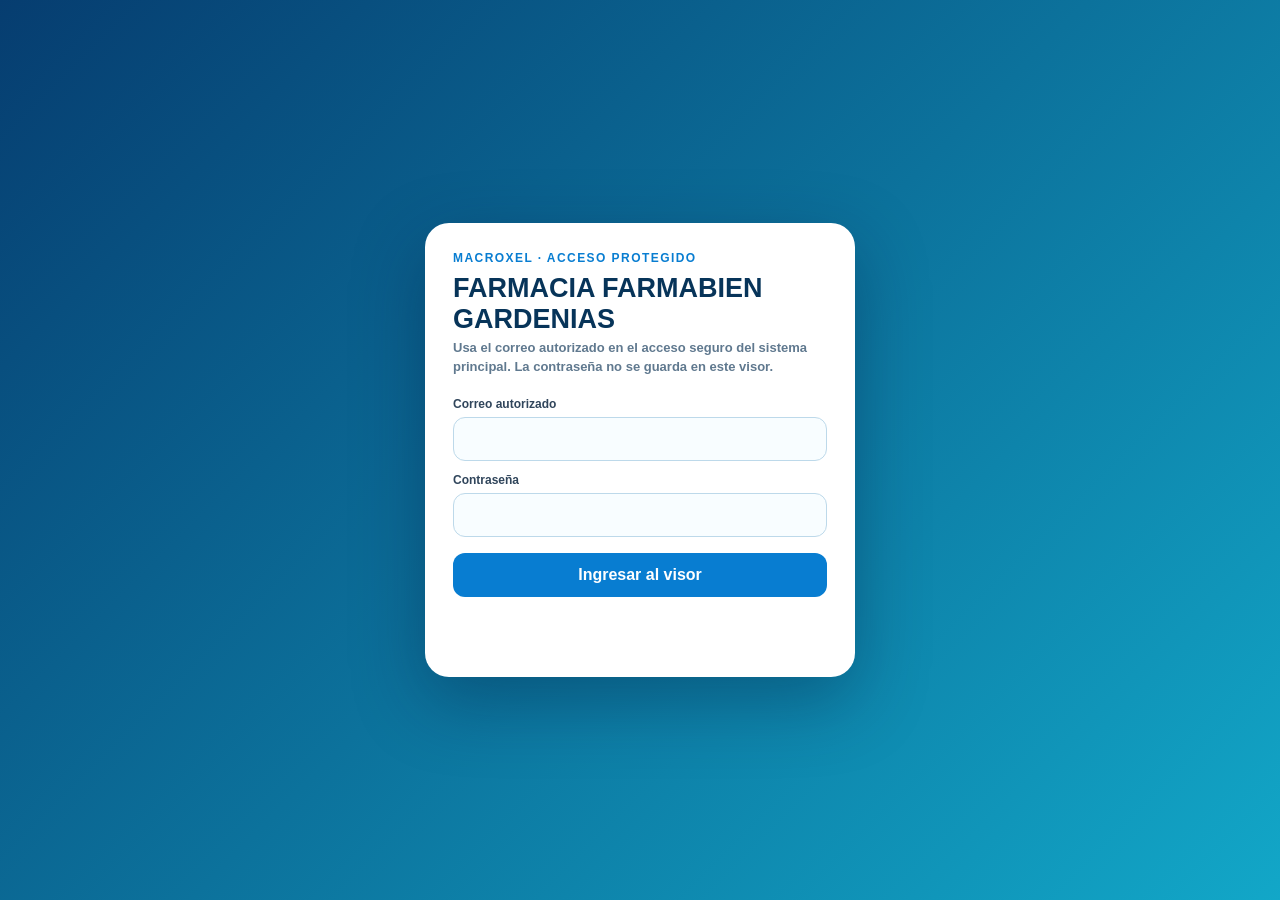
==== commit 88b13746: "Add files via upload" ====
--- a/docs/index.html
+++ b/docs/index.html
@@ -1,27 +1,307 @@
 <!doctype html>
-<html lang="es-MX">
+<html lang="es">
 <head>
-  <meta charset="utf-8">
-  <meta name="viewport" content="width=device-width,initial-scale=1,viewport-fit=cover">
-  <meta name="color-scheme" content="light">
-  <title>Macroxel — Visor de Ventas Farmacia</title>
-  <style>
-    html,body{width:100%;height:100%;margin:0;background:#eaf7ff;font-family:Arial,Helvetica,sans-serif}
-    iframe{display:block;width:100%;height:100%;border:0;background:#fff}
-    .fallback{position:fixed;inset:auto 16px 16px;z-index:2;padding:10px 14px;border-radius:12px;background:#0c4f82;color:#fff;text-decoration:none;font-weight:800;box-shadow:0 8px 24px #002b5040}
-  </style>
+<meta charset="utf-8">
+<meta name="viewport" content="width=device-width,initial-scale=1,viewport-fit=cover">
+<title>Macroxel — Visor de Ventas Farmacia</title>
+<link rel="icon" type="image/png" href="[data-uri]">
+<link rel="apple-touch-icon" href="[data-uri]">
+<style>
+:root{--bg:#eaf8ff;--card:#fff;--ink:#073459;--mut:#60798f;--edge:#b9ddf3;--blue:#1689f7;--green:#18c978;--red:#e84662;--amber:#f5aa16;--shadow:0 10px 24px rgba(29,82,118,.12)}
+*{box-sizing:border-box}body{margin:0;background:linear-gradient(180deg,#eaf8ff,#f8fdff);font-family:Arial,Helvetica,sans-serif;color:var(--ink);font-weight:800}.app{max-width:1120px;margin:auto;padding:14px}.top{display:flex;align-items:center;justify-content:space-between;gap:10px;margin:2px 0 12px}.brand{display:flex;align-items:center;gap:10px}.logo{width:48px;height:48px;border-radius:14px;overflow:hidden;flex:0 0 auto;box-shadow:0 6px 16px rgba(4,31,78,.28);background:#071b48;border:0;padding:0;cursor:pointer;appearance:none;-webkit-appearance:none;transition:transform .15s ease,box-shadow .15s ease}.logo:hover{transform:translateY(-1px);box-shadow:0 8px 19px rgba(4,31,78,.32)}.logo:active{transform:translateY(0)}.logo:focus-visible{outline:3px solid #49b8f5;outline-offset:3px}.logo img{display:block;width:100%;height:100%;object-fit:cover}.brand h1{font-size:25px;line-height:1;margin:0}.brand small{color:var(--mut);font-weight:800}.status{display:inline-flex;align-items:center;gap:7px;border:1px solid var(--edge);background:#fff;border-radius:999px;padding:7px 13px;color:var(--mut);font-size:12px}.dot{width:10px;height:10px;border-radius:50%;background:var(--red);box-shadow:0 0 10px currentColor}.dot.ok{background:var(--green)}.dot.warn{background:var(--amber)}
+.tabs{display:grid;grid-template-columns:repeat(5,1fr);gap:10px;margin:12px 0}.tab{border:1px solid var(--edge);background:#fff;border-radius:18px;padding:14px 10px;box-shadow:var(--shadow);cursor:pointer;color:var(--ink);font-weight:900}.tab.active{background:#dff4ff;border-color:#49b8f5}.box{background:#ffffffd9;border:1px solid var(--edge);border-radius:22px;box-shadow:var(--shadow);padding:14px}.hidden{display:none!important}.toolbar{display:grid;grid-template-columns:1fr 1fr 1.3fr auto;gap:10px;margin-bottom:12px}.field label{display:block;font-size:11px;color:var(--mut);margin:0 0 5px;text-transform:uppercase}input,select,button,textarea{font:inherit}input,select,textarea{width:100%;border:1px solid var(--edge);border-radius:14px;padding:10px 12px;background:#f8fdff;color:var(--ink);font-weight:900}textarea{min-height:112px;resize:vertical;line-height:1.4}.btn{border:0;border-radius:14px;padding:10px 14px;color:#fff;background:#17283a;cursor:pointer;font-weight:900}.btn.blue{background:linear-gradient(180deg,#31a4ff,#1376e9)}.btn.green{background:linear-gradient(180deg,#27ca75,#109a4f)}.head{display:flex;justify-content:space-between;align-items:flex-start;gap:10px;margin-bottom:10px}.head h2{font-size:25px;margin:0}.sub{color:var(--mut);font-size:13px}.updated{border:1px solid var(--edge);background:#f5fbff;border-radius:999px;padding:8px 12px;color:var(--mut);font-size:12px}.bar{border:1px solid var(--edge);background:#f7fcff;border-radius:16px;padding:11px 14px;margin:10px 0;font-size:15px}.section{font-size:20px;margin:18px 0 10px}.grid{display:grid;grid-template-columns:repeat(3,1fr);gap:12px}.card{background:linear-gradient(180deg,#fff,#f4fbff);border:1px solid var(--edge);border-radius:24px;padding:14px;min-height:112px;display:flex;flex-direction:column;justify-content:center;text-align:center;box-shadow:0 7px 18px rgba(29,82,118,.06)}.label{font-size:12px;color:#3d5267;text-transform:uppercase}.value{font-size:29px;margin:9px 0 4px}.hint{font-size:12px;color:var(--mut);font-weight:700}table{width:100%;border-collapse:collapse;background:#f7fcff;border-radius:16px;overflow:hidden}th{background:#dff2ff;text-align:left;font-size:12px}td,th{padding:9px;border-bottom:1px solid #d4ecfb;vertical-align:top}.storeList{display:grid;grid-template-columns:repeat(2,1fr);gap:10px}.storeCard{border:1px solid var(--edge);background:#f7fcff;border-radius:18px;padding:12px}.chartGrid{display:grid;grid-template-columns:repeat(2,1fr);gap:12px}.chartBox{border:1px solid var(--edge);background:#f7fcff;border-radius:20px;padding:13px}.chartBox.wide{grid-column:1/-1}.chartTitle{margin:0 0 10px;font-size:16px}.chartMeta{display:flex;gap:8px;flex-wrap:wrap;margin:0 0 10px}.chartPill{border:1px solid var(--edge);background:#fff;border-radius:999px;padding:6px 9px;font-size:11px;color:var(--mut)}.dailyChartScroll{overflow:hidden;padding-bottom:4px}.dailyChart{display:block;width:100%;max-width:100%;min-width:0;height:auto}.barRow{display:grid;grid-template-columns:1fr 90px;gap:5px 9px;margin-bottom:8px;font-size:12px}.barName{grid-column:1/3;white-space:normal}.barTrack{height:16px;border-radius:999px;background:#dceffb;overflow:hidden}.barFill{height:100%;border-radius:999px;background:linear-gradient(90deg,#1689f7,#19c978);min-width:2px}.barVal{text-align:right}.headActions{display:flex;align-items:center;gap:8px;flex-wrap:wrap;justify-content:flex-end}.pdfMsg{margin-top:10px}.pdfMsg:empty{display:none}.notice{border:1px solid #f7c883;background:#fff8eb;color:#864b08;border-radius:14px;padding:10px 12px;font-size:12px}.alertGrid{display:grid;grid-template-columns:minmax(220px,.75fr) minmax(320px,1.8fr);gap:12px;align-items:start}.alertActions{display:flex;gap:10px;flex-wrap:wrap;margin-top:10px}.alertActions .btn{min-width:160px}.alertPreview{margin-top:12px;border:1px solid var(--edge);background:#f7fcff;border-radius:16px;padding:12px;min-height:72px}.alertPreview.active{background:linear-gradient(180deg,#f4fff9,#effaf5);border-color:#a8dfc2}.alertPreviewTop{display:flex;align-items:center;justify-content:space-between;gap:10px;margin-bottom:8px}.alertState{display:inline-flex;align-items:center;gap:6px;border:1px solid #9eddbb;background:#e8fff2;color:#08733c;border-radius:999px;padding:5px 9px;font-size:10px;font-weight:900;letter-spacing:.4px}.alertText{font-size:16px;font-weight:900;line-height:1.4;color:#183247;white-space:pre-wrap;overflow-wrap:anywhere}.alertMeta{margin-top:8px;font-size:11px;color:var(--mut)}.charCounter{text-align:right;margin-top:5px;font-size:11px;color:var(--mut);font-weight:800}.fieldLabelRow{display:flex;align-items:center;justify-content:space-between;gap:8px;margin-bottom:5px}.fieldLabelRow label{margin:0!important}.iconBtn{width:34px;height:30px;display:inline-flex;align-items:center;justify-content:center;border:1px solid var(--edge);border-radius:10px;background:#fff;color:#9e1e32;cursor:pointer;padding:0;font-size:16px;line-height:1;box-shadow:0 3px 9px rgba(29,82,118,.08)}.iconBtn:hover{background:#fff1f3;border-color:#efb0b8}.iconBtn:active{transform:translateY(1px)}.notice.ok{border-color:#a8dfc2;background:#f0fff7;color:#08733c}.notice.error{border-color:#efb0b8;background:#fff3f5;color:#9e1e32}.empty{padding:18px;text-align:center;color:var(--mut);border:1px dashed var(--edge);border-radius:16px;background:#f7fcff}.mini{font-size:12px;color:var(--mut)}.dailyChartDetail{display:flex;align-items:center;gap:8px;flex-wrap:wrap;margin:0 0 9px;padding:8px 10px;border:1px solid var(--edge);border-radius:13px;background:#fff;font-size:11px;color:var(--mut);min-height:36px}.dailyChartDetail strong{color:var(--ink)}.dailyDetailItem{display:inline-flex;align-items:center;gap:4px;padding:4px 7px;border:1px solid #d7eaf6;border-radius:999px;background:#f7fcff;white-space:nowrap}.dailyBar{cursor:pointer;outline:none}.dailyBar .dailyHit{pointer-events:all}.dailyBar.active .dailySegment{stroke:#183247;stroke-width:1.6}.dailyBar:focus .dailySegment{stroke:#183247;stroke-width:1.6}
+
+.compactFilters{grid-template-columns:minmax(150px,.9fr) minmax(125px,.72fr) minmax(120px,.68fr);max-width:610px;align-items:end;justify-content:start}
+.compactField{display:grid;grid-template-columns:30px minmax(0,1fr);align-items:center;border:1px solid var(--edge);border-radius:14px;background:#f8fdff;overflow:hidden;min-width:0}
+.compactField label{display:flex;align-items:center;justify-content:center;margin:0!important;height:100%;min-height:38px;font-size:16px!important;background:#e9f7ff;border-right:1px solid var(--edge);cursor:default;user-select:none}
+.compactField input,.compactField select{border:0;border-radius:0;background:transparent;padding:8px 8px;min-width:0;height:38px;font-size:12px;outline:none}
+.compactField input:focus,.compactField select:focus{box-shadow:inset 0 0 0 2px rgba(22,137,247,.2)}
+.storeField{max-width:175px}.userField{max-width:180px}.dateField{max-width:205px}
+@media(max-width:720px){.logoConfigPanel{margin:-2px 0 7px;padding:8px;border-radius:14px}.logoConfigGrid{grid-template-columns:1fr;gap:6px}.logoConfigGrid .btn{width:100%;padding:8px 10px}.logoConfigPanel .field label{font-size:8px}.logoConfigPanel input{height:34px;padding:6px 8px;font-size:10px}.designerCredit{font-size:9px;padding:7px 5px;margin-top:7px}.iconBtn{width:32px;height:28px;font-size:15px}.app{padding:8px}.top{margin:0 0 8px}.brand h1{font-size:18px}.brand small{font-size:11px}.logo{width:38px;height:38px;border-radius:11px}.status{font-size:10px;padding:5px 8px}.tabs{display:flex;gap:7px;overflow-x:auto;margin:8px 0;padding-bottom:2px}.tab{min-width:112px;padding:10px 8px;border-radius:15px;font-size:12px}.box{border-radius:16px;padding:9px}.toolbar{grid-template-columns:minmax(0,1.18fr) minmax(0,.88fr) minmax(0,.88fr);gap:5px;margin-bottom:7px}.compactFilters{max-width:none;width:100%}.compactField{grid-template-columns:25px minmax(0,1fr);border-radius:11px}.compactField label{min-height:34px;font-size:14px!important}.compactField input,.compactField select{height:34px;padding:5px 4px;font-size:10px}.dateField,.userField,.storeField{max-width:none}.field label{font-size:9px}.head{display:block}.head h2{font-size:18px;letter-spacing:.5px}.sub{font-size:11px}.updated{display:inline-block;margin-top:6px;font-size:10px;padding:6px 9px}.bar{font-size:12px;line-height:1.25;padding:8px 9px;border-radius:13px;margin:7px 0}.section{font-size:16px;margin:12px 0 7px}.grid{grid-template-columns:repeat(2,minmax(0,1fr));gap:7px}.card{min-height:72px;border-radius:15px;padding:8px;text-align:left}.label{font-size:9px}.value{font-size:20px;margin:5px 0 2px}.hint{font-size:9px}.storeList,.chartGrid{grid-template-columns:1fr;gap:7px}.storeCard,.chartBox{border-radius:15px;padding:9px}.chartTitle{font-size:13px}.headActions{justify-content:flex-start;margin-top:7px}.headActions .btn{width:100%}.dailyChart{width:100%;max-width:100%;min-width:0;height:auto}.dailyChartScroll{overflow:hidden}.barRow{grid-template-columns:1fr 68px;font-size:10px}.barTrack{height:12px}.alertGrid{grid-template-columns:1fr}.alertActions .btn{width:100%}.alertActions{display:grid;grid-template-columns:1fr;gap:7px}table,thead,tbody,tr,th,td{display:block;width:100%}thead{display:none}tbody tr{background:#f7fcff;border:1px solid var(--edge);border-radius:14px;margin:7px 0;padding:6px 8px}td{display:flex;justify-content:space-between;gap:10px;text-align:right;border-bottom:1px solid #d4ecfb;padding:7px 2px;font-size:11px}td:last-child{border-bottom:0}td:before{content:attr(data-label);font-weight:900;text-align:left;min-width:42%;color:#4e6173}td[colspan]{display:block;text-align:left}.dailyChartDetail{font-size:9px;padding:6px 7px;gap:5px;min-height:32px}.dailyDetailItem{padding:3px 5px}.notice{font-size:10px;padding:8px}}
+.monthSummary{margin:0 0 12px}.balanceNote{margin:0 0 10px;font-size:12px;color:var(--mut);font-weight:700}.barFill.expense{background:linear-gradient(90deg,#f59b23,#e84662)}.barFill.balance{background:linear-gradient(90deg,#19c978,#1689f7)}
+
+.cleanBarRow{grid-template-columns:minmax(95px,160px) 1fr!important}
+.cleanBarRow .barTrack{min-width:0}
+
+.logoConfigPanel{margin:-3px 0 10px;background:#ffffffed;border:1px solid var(--edge);border-radius:18px;padding:11px;box-shadow:var(--shadow)}
+.logoConfigGrid{display:grid;grid-template-columns:minmax(0,1fr) auto;gap:9px;align-items:end}
+.logoConfigPanel .notice{margin-top:8px}
+.designerCredit{margin-top:9px;padding:8px 10px;border-top:1px solid var(--edge);text-align:center;font-size:11px;color:#455c70;line-height:1.35}
+</style>
+<style>
+.authScreen{min-height:100vh;display:grid;place-items:center;padding:24px;background:linear-gradient(135deg,#063d70,#12a7c8)}
+.authCard{width:min(430px,100%);background:#fff;border-radius:24px;padding:28px;box-shadow:0 24px 70px rgba(2,26,61,.35)}
+.authCard h1{margin:8px 0 4px;font-size:27px}.authCard p{margin:0 0 20px;color:#60798f;font-size:13px;line-height:1.45}
+.authCard label{display:block;margin:12px 0 6px;color:#30455b;font-size:12px}.authCard input{width:100%;height:44px;border:1px solid #bdd9ea;border-radius:12px;padding:0 12px;font:inherit}
+.authCard button{width:100%;margin-top:16px;border:0;border-radius:12px;padding:13px;background:#087dd1;color:#fff;font:inherit;font-weight:900;cursor:pointer}
+.authMessage{min-height:20px;margin-top:12px!important;color:#b4232f!important}.authMark{font-size:12px;color:#087dd1;letter-spacing:.12em}.sessionBtn{border:1px solid #bdd9ea;background:#fff;color:#174a70;border-radius:999px;padding:7px 11px;font-weight:900;cursor:pointer}
+</style>
 </head>
 <body>
-  <iframe id="visor" title="Macroxel — Visor de Ventas Farmacia" referrerpolicy="strict-origin-when-cross-origin"></iframe>
-  <a id="fallback" class="fallback" href="/Sistema-De-Ventas-Farmacias/">Abrir visor central</a>
-  <script>
-    (() => {
-      const central = location.origin + '/Sistema-De-Ventas-Farmacias/';
-      const suffix = (location.search || '') + (location.hash || '');
-      const target = central + suffix;
-      document.getElementById('visor').src = target;
-      document.getElementById('fallback').href = target;
-    })();
-  </script>
+<!-- Macroxel Visor de Ventas Farmacia: conexión operativa recibida del paquete central. -->
+<section id="authScreen" class="authScreen">
+  <form id="authForm" class="authCard" autocomplete="on">
+    <div class="authMark">MACROXEL · ACCESO PROTEGIDO</div>
+    <h1 id="authFarmacia">Visor de Ventas</h1>
+    <p>Usa el correo autorizado en el acceso seguro del sistema principal. La contraseña no se guarda en este visor.</p>
+    <label for="authEmail">Correo autorizado</label><input id="authEmail" type="email" autocomplete="username" required>
+    <label for="authPassword">Contraseña</label><input id="authPassword" type="password" autocomplete="current-password" minlength="6" required>
+    <button type="submit">Ingresar al visor</button>
+    <p id="authMessage" class="authMessage"></p>
+  </form>
+</section>
+<div id="app" class="app" hidden>
+  <header class="top">
+    <div class="brand"><button id="logoConfigBtn" class="logo" type="button" title="Conexión Firebase" aria-label="Abrir conexión Firebase" aria-expanded="false"><img src="[data-uri]" alt="Logo Macroxel"></button><div><h1>Visor de Ventas Farmacia</h1><small>Reportes enviados desde FarmaControl</small></div></div>
+    <div style="display:flex;align-items:center;gap:8px"><div class="status"><span id="dot" class="dot"></span><span id="status">Sin conexión</span></div><button id="logoutBtn" class="sessionBtn" type="button">Cerrar sesión</button></div>
+  </header>
+
+  <section id="logoConfigPanel" class="logoConfigPanel" aria-label="Estado de conexión">
+    <div id="urlMsg" class="notice">Cargando la conexión generada por el sistema principal…</div>
+    <div class="designerCredit"><strong>Diseñado Por- LIC. J. César Astudillo Guzmán. TEL: 5564216859.</strong></div>
+  </section>
+
+  <nav class="tabs">
+    <button class="tab active" data-tab="resumen">📊 Resumen día</button>
+    <button class="tab" data-tab="graficos">📈 Gráficos</button>
+    <button class="tab" data-tab="alertas">🔔 Alertas</button>
+    <button class="tab" data-tab="mensual">🧾 Mensual</button>
+    <button class="tab" data-tab="sucursales">🏪 Sucursales</button>
+  </nav>
+
+  <div id="filterBar" class="toolbar compactFilters" aria-label="Filtros del monitor">
+    <div class="field compactField dateField"><label for="fecha" title="Fecha" aria-label="Fecha">📅</label><input id="fecha" type="date" title="Fecha" aria-label="Fecha"></div>
+    <div class="field compactField userField"><label for="usuario" title="Usuario" aria-label="Usuario">👤</label><select id="usuario" title="Usuario" aria-label="Usuario"></select></div>
+    <div class="field compactField storeField"><label for="tienda" title="Tienda" aria-label="Tienda">🏪</label><select id="tienda" title="Tienda" aria-label="Tienda"></select></div>
+  </div>
+
+  <section id="tab-resumen" class="box">
+    <div id="line" class="bar">Sin datos cargados.</div>
+    <div class="section">📌 Indicadores principales</div>
+    <div id="cards" class="grid"></div>
+    <div class="section">Detalle por usuario con ventas</div>
+    <table id="userTable"></table>
+  </section>
+
+  <section id="tab-sucursales" class="box hidden">
+    <div class="head"><div><h2>🏪 Sucursales</h2><div class="sub">Tiendas detectadas en reportes diarios.</div></div><div id="storeCount" class="updated">0</div></div>
+    <div id="stores" class="storeList"></div>
+  </section>
+
+  <section id="tab-mensual" class="box hidden">
+    <div class="head"><div><h2>🧾 Mensual</h2><div class="sub">Venta global del mes menos todos los gastos registrados: VENTA, CORTES y EXTERNO.</div></div><div class="headActions"><div id="monthLabel" class="updated">—</div><button id="monthlyPdfBtn" class="btn blue" type="button">📤 Enviar reporte PDF</button></div></div>
+    <div id="monthCards" class="grid monthSummary"></div>
+    <table id="monthTable"></table>
+    <div id="monthlyPdfMsg" class="notice pdfMsg"></div>
+  </section>
+
+  <section id="tab-graficos" class="box hidden">
+    <div class="head"><div><h2>📈 Gráficos</h2><div class="sub">Día: solo gastos VENTA. Mes: todos los gastos sobre la venta global.</div></div><div id="graphLabel" class="updated">—</div></div>
+    <div id="graphGrid" class="chartGrid"></div>
+  </section>
+
+  <section id="tab-alertas" class="box hidden">
+    <div class="head"><div><h2>🔔 Centro de alertas</h2><div class="sub">Comunicación directa por sucursal. Solo se conserva la alerta vigente.</div></div><div class="updated">1 alerta por sucursal</div></div>
+    <div class="alertGrid">
+      <div class="field"><label>Destino</label><select id="alertStore"><option value="">Sin sucursales detectadas</option></select></div>
+      <div class="field"><div class="fieldLabelRow"><label>Mensaje</label><button id="clearAlertBtn" class="iconBtn" type="button" title="Limpiar mensaje" aria-label="Limpiar mensaje">🗑️</button></div><textarea id="alertMessage" maxlength="280" placeholder="Escribe una instrucción breve y clara.">Pedido Rappi pendiente. Favor de atenderlo.</textarea><div id="alertCount" class="charCounter">0 / 280</div></div>
+    </div>
+    <div class="alertActions">
+      <button id="sendAlertBtn" class="btn blue" type="button">Publicar alerta</button>
+      <button id="deleteAlertBtn" class="btn" type="button">Retirar alerta</button>
+    </div>
+    <div id="alertMsg" class="notice">Selecciona el destino y publica el aviso.</div>
+    <div id="alertPreview" class="alertPreview"><span class="mini">Sin alerta activa.</span></div>
+  </section>
+
+</div>
+
+<script>
+(function(){
+'use strict';
+const $=id=>document.getElementById(id);
+const BOOTSTRAP_FILE='macroxel-config.json';
+const RESERVED_FIREBASE_PROJECT_PREFIX='licenciasmacroxel-';
+const ALERTS_ROOT='/alertas';
+const DATA={raw:{},rows:[],currentTab:'resumen'};
+const RUNTIME={firebaseUrl:'',firebaseApiKey:'',tiendaId:'',pharmacyName:'Farmacia',auth:null};
+const money=v=>Number(v||0).toLocaleString('es-MX',{style:'currency',currency:'MXN'});
+const n=v=>Number(v||0).toLocaleString('es-MX');
+const norm=s=>String(s??'').trim();
+const isObj=x=>x&&typeof x==='object'&&!Array.isArray(x);
+function num(v){if(v==null||v==='')return 0;if(typeof v==='number')return v;return Number(String(v).replace(/[^0-9.-]/g,''))||0}
+function isoDate(v){if(!v)return'';v=String(v);let m=v.match(/(20\d{2})[-\/](\d{1,2})[-\/](\d{1,2})/);if(m)return `${m[1]}-${m[2].padStart(2,'0')}-${m[3].padStart(2,'0')}`;m=v.match(/(\d{1,2})[-\/](\d{1,2})[-\/](20\d{2})/);if(m)return `${m[3]}-${m[2].padStart(2,'0')}-${m[1].padStart(2,'0')}`;return''}
+function ym(d){return String(d||'').slice(0,7)}
+function localISODate(d=new Date()){const y=d.getFullYear(),m=String(d.getMonth()+1).padStart(2,'0'),day=String(d.getDate()).padStart(2,'0');return `${y}-${m}-${day}`}
+function localDateTime(d=new Date()){return d.toLocaleString('es-MX',{year:'numeric',month:'2-digit',day:'2-digit',hour:'2-digit',minute:'2-digit',second:'2-digit'})}
+function key(s){return norm(s).toUpperCase().normalize('NFD').replace(/[\u0300-\u036f]/g,'').replace(/[^A-Z0-9]+/g,'_').replace(/^_+|_+$/g,'')||'SIN_TIENDA'}
+function normalizeFirebaseUrl(value){try{const u=new URL(String(value||'').trim());const host=String(u.hostname||'').toLowerCase();if(u.protocol!=='https:'||(!/^[a-z0-9-]+\.firebaseio\.com$/.test(host)&&!/^[a-z0-9-]+(?:\.[a-z0-9-]+)?\.firebasedatabase\.app$/.test(host))||host.startsWith(RESERVED_FIREBASE_PROJECT_PREFIX))return'';u.username='';u.password='';u.hash='';u.search='';u.pathname=String(u.pathname||'').replace(/\.json$/i,'').replace(/\/reportes_diarios(?:\/.*)?$/i,'').replace(/\/+$/,'');return u.toString().replace(/\/+$/,'')}catch(_){return''}}
+async function loadBootstrap(){localStorage.removeItem('MACROXEL_MONITOR_FIREBASE_URL');const configUrl=new URL(BOOTSTRAP_FILE,document.baseURI);configUrl.searchParams.set('t',Date.now());const response=await fetch(configUrl.href,{method:'GET',cache:'no-store',headers:{Accept:'application/json'}});if(!response.ok)throw new Error('No se encontró la configuración central de visores.');const config=await response.json();const firebaseUrl=normalizeFirebaseUrl(config?.firebaseUrl||config?.firebaseDatabaseUrl);const firebaseApiKey=norm(config?.firebaseApiKey);const tiendaId=norm(config?.tiendaId||config?.storeId);const modules=Array.isArray(config?.modules)?config.modules:[];if(Number(config?.version||0)!==4||config?.source!=='Macroxel FarmaControl'||config?.purpose!=='central-viewers'||!modules.includes('sales-reports')||!firebaseUrl||!firebaseApiKey||!/^[A-Za-z0-9_-]{1,160}$/.test(tiendaId))throw new Error('Publica nuevamente la carpeta central desde Configuración; falta la conexión segura de los visores.');RUNTIME.firebaseUrl=firebaseUrl;RUNTIME.firebaseApiKey=firebaseApiKey;RUNTIME.tiendaId=tiendaId;RUNTIME.pharmacyName=norm(config?.pharmacyName)||'Farmacia';$('authFarmacia').textContent=RUNTIME.pharmacyName;$('urlMsg').textContent='✅ Conexión central cargada desde el sistema principal.';return true}
+function base(){return RUNTIME.firebaseUrl}
+function setStatus(txt,cls){$('status').textContent=txt;$('dot').className='dot '+(cls||'')}
+function validUrl(url){return normalizeFirebaseUrl(url)!==''}
+async function identityLogin(email,password){const response=await fetch(`https://identitytoolkit.googleapis.com/v1/accounts:signInWithPassword?key=${encodeURIComponent(RUNTIME.firebaseApiKey)}`,{method:'POST',headers:{'Content-Type':'application/json'},body:JSON.stringify({email,password,returnSecureToken:true})});const body=await response.json().catch(()=>({}));if(!response.ok)throw new Error(body?.error?.message==='INVALID_LOGIN_CREDENTIALS'?'Correo o contraseña incorrectos.':'No fue posible iniciar sesión.');RUNTIME.auth={uid:body.localId,email:body.email,idToken:body.idToken,refreshToken:body.refreshToken,expiresAt:Date.now()+(Number(body.expiresIn)||3600)*1000};sessionStorage.setItem('macroxelSalesViewerSession',JSON.stringify(RUNTIME.auth));return true}
+async function refreshAuth(){if(!RUNTIME.auth?.refreshToken)throw new Error('La sesión terminó. Inicia sesión nuevamente.');const response=await fetch(`https://securetoken.googleapis.com/v1/token?key=${encodeURIComponent(RUNTIME.firebaseApiKey)}`,{method:'POST',headers:{'Content-Type':'application/x-www-form-urlencoded'},body:new URLSearchParams({grant_type:'refresh_token',refresh_token:RUNTIME.auth.refreshToken})});const body=await response.json().catch(()=>({}));if(!response.ok)throw new Error('La sesión terminó. Inicia sesión nuevamente.');RUNTIME.auth={...RUNTIME.auth,uid:body.user_id,idToken:body.id_token,refreshToken:body.refresh_token||RUNTIME.auth.refreshToken,expiresAt:Date.now()+(Number(body.expires_in)||3600)*1000};sessionStorage.setItem('macroxelSalesViewerSession',JSON.stringify(RUNTIME.auth))}
+function logout(message='Sesión cerrada.'){RUNTIME.auth=null;sessionStorage.removeItem('macroxelSalesViewerSession');$('app').hidden=true;$('authScreen').hidden=false;$('authPassword').value='';$('authMessage').textContent=message;setStatus('Sin sesión','')}
+async function firebaseRequest(path,options={},retry=true){let url=base();if(!url)throw new Error('Falta la conexión central');if(!RUNTIME.auth?.idToken)throw new Error('Debes iniciar sesión.');if(Date.now()>Number(RUNTIME.auth.expiresAt||0)-60000)await refreshAuth();const target=new URL(url+path+'.json');target.searchParams.set('auth',RUNTIME.auth.idToken);if(!options.method||options.method==='GET')target.searchParams.set('ts',Date.now());let r=await fetch(target,options);if(r.status===401&&retry){await refreshAuth();return firebaseRequest(path,options,false)}if(!r.ok)throw new Error('Firebase '+r.status+' '+r.statusText);if(r.status===204)return null;let txt=await r.text();return txt?JSON.parse(txt):null}
+async function get(path){return await firebaseRequest(path,{method:'GET'})||{}}
+async function put(path,value){return await firebaseRequest(path,{method:'PUT',headers:{'Content-Type':'application/json'},body:JSON.stringify(value)})}
+async function remove(path){return await firebaseRequest(path,{method:'DELETE'})}
+function pick(o,keys){for(const k of keys){if(o&&Object.prototype.hasOwnProperty.call(o,k)&&o[k]!=null&&o[k]!=='')return o[k]}return 0}
+function metric(src,keys){let a=num(pick(src,keys));if(a)return a;return 0}
+const KEYS={
+ ventas:['totalVentas','ventasActivas','ventasNetas','ventasDia','ventaTotal','totalVenta','ventas','farmaciaProductosMontoUI','farmaciaMontoUI'],
+ efectivo:['efectivo','efectivoMonto','efectivoTotal','efectivoVentas','cash'],
+ tarjeta:['tarjeta','tarjetaMonto','tarjetaTotal','tarjetaVentas','tpv','card'],
+ gastosCaja:['gastosCajaDia','gastosDia','gastosDelDia','gastosMonto','gastosDiaMontoUI'],
+ gastosTotales:['gastosRegistradosDia','gastosTotalesDia','gastosGlobalesDia','gastosTotalDia'],
+ gastosInformativos:['gastosInformativosDia','gastosOtrosDia'],
+ gastosCortes:['gastosCortesDia'],
+ gastosExternos:['gastosExternosDia'],
+ ganancia:['gananciaProducto','gananciaProductoUI','ganancia','utilidad','utilidadNeta'],
+ costo:['costoProductoVendido','costoProductoVendidoUI','costoTotal','costoVendido','costo'],
+ iva:['totalIVA','ivaCobrado','ivaDia','ivaAcumulado','ivaTotal','ivaMensual','iva'],
+ descuentos:['descuentosDia','descuentosTotal','totalDescuentos','descuentoMonto','descuento','descuentos'],
+ monedero:['monederoUsado','monedero','saldoUsado','usoSaldo'],
+ servicios:['serviciosRealizados','totalServiciosMonto','serviciosMonto','serviciosMontoUI','serviciosDiaMonto'],
+ serviciosCantidad:['serviciosCantidad','totalServiciosCantidad','serviciosRealizadosCantidad'],
+ lineas:['lineas','lineasTotal','items','piezas','pzs','productos'],
+ tickets:['tickets','ticketsTotal','ventasTickets','ticketCount','ticketsActivos'],
+ cancelTotal:['canceladasImporte','canceladasTotal','canceladoTotal','ventasCanceladasMonto','canceladasMonto'],
+ cancelTickets:['canceladasTickets','ticketsCancelados','ventasCanceladasTickets']
+};
+function hasMetric(src,keys){return keys.some(k=>src&&Object.prototype.hasOwnProperty.call(src,k)&&src[k]!=null&&src[k]!=='')}
+function metricDefined(src,keys){for(const k of keys){if(src&&Object.prototype.hasOwnProperty.call(src,k)&&src[k]!=null&&src[k]!=='')return num(src[k])}return 0}
+function gastoDetalleLista(record){
+ const t=isObj(record?.totales)?record.totales:{};
+ const d=isObj(record?.detalle)?record.detalle:(isObj(t.detalle)?t.detalle:{});
+ return Array.isArray(d.gastos)?d.gastos:[];
+}
+function desgloseGastosDetalle(record){
+ let total=0,caja=0,informativos=0,cortes=0,externos=0;
+ gastoDetalleLista(record).forEach(g=>{
+  const monto=Math.max(0,num(g?.cantidad??g?.monto??g?.total??0));
+  const medio=norm(g?.medioPago||g?.origen||g?.tipoPago||'VENTA').toUpperCase();
+  total+=monto;
+  if(medio==='VENTA'){caja+=monto;return}
+  informativos+=monto;
+  if(medio==='CORTES'||medio==='CORTE')cortes+=monto;else externos+=monto;
+ });
+ return {total,caja,informativos,cortes,externos};
+}
+function metrics(record){
+ const t=isObj(record.totales)?record.totales:{};
+ const r={...record,...t};
+ let m={};
+ ['ventas','efectivo','tarjeta','ganancia','costo','iva','descuentos','monedero','servicios','serviciosCantidad','lineas','tickets','cancelTotal','cancelTickets'].forEach(k=>m[k]=metric(r,KEYS[k]));
+ if(!m.cancelTotal&&isObj(r.canceladas))m.cancelTotal=num(r.canceladas.total||r.canceladas.monto||r.canceladas.importe);
+ if(!m.cancelTickets&&isObj(r.canceladas))m.cancelTickets=num(r.canceladas.tickets||r.canceladas.ticket);
+ if(!m.ganancia&&m.ventas&&m.costo)m.ganancia=m.ventas-m.costo;
+ const detalle=desgloseGastosDetalle(record);
+ const tieneTotal=hasMetric(r,KEYS.gastosTotales);
+ const tieneCaja=hasMetric(r,KEYS.gastosCaja);
+ const tieneInfo=hasMetric(r,KEYS.gastosInformativos);
+ const tieneCortes=hasMetric(r,KEYS.gastosCortes);
+ const tieneExternos=hasMetric(r,KEYS.gastosExternos);
+ m.gastos=tieneTotal?metricDefined(r,KEYS.gastosTotales):(detalle.total>0?detalle.total:metricDefined(r,KEYS.gastosCaja));
+ m.gastosCaja=tieneCaja?metricDefined(r,KEYS.gastosCaja):detalle.caja;
+ m.gastosInformativos=tieneInfo?metricDefined(r,KEYS.gastosInformativos):Math.max(0,detalle.informativos||(m.gastos-m.gastosCaja));
+ m.gastosCortes=tieneCortes?metricDefined(r,KEYS.gastosCortes):detalle.cortes;
+ m.gastosExternos=tieneExternos?metricDefined(r,KEYS.gastosExternos):detalle.externos;
+ m.efectivoNeto=m.efectivo-m.gastosCaja;
+ m.saldoGastos=m.ventas-m.gastos;
+ return m;
+}
+function looksReport(o){
+ if(!isObj(o))return false;
+ if(isObj(o.totales)||isObj(o.resumen)||isObj(o.detalle))return true;
+ return Object.values(KEYS).flat().some(k=>Object.prototype.hasOwnProperty.call(o,k));
+}
+function storeFrom(record,path){
+ let f=record.farmacia||{};
+ let name=norm(record.tiendaActiva||record.nombreTienda||record.storeName||record.sucursal||record.nombreSucursal||f.nombre||f.sucursal||'');
+ if(name)return name;
+ let dateIndex=path.findIndex(x=>isoDate(x));
+ if(dateIndex>0)return path[dateIndex-1];
+ return 'SIN TIENDA';
+}
+function userFrom(record,path){
+ let u=norm(record.userActive||record.userForFiltro||record.usuarioActivo||record.usuario||record.user||'');
+ if(u)return u;
+ let dateIndex=path.findIndex(x=>isoDate(x));
+ if(dateIndex>=0&&path[dateIndex+1])return path[dateIndex+1];
+ return 'SIN USUARIO';
+}
+function dateFrom(record,path){
+ let d=isoDate(record.fechaISO||record.dateISO||record.fecha||record.date||record.dia||record.updatedAt||record.createdAt);
+ if(d)return d;
+ for(const p of path){d=isoDate(p);if(d)return d;}
+ return '';
+}
+function flatten(root){
+ const rows=[];
+ function walk(node,path){
+  if(!isObj(node))return;
+  if(looksReport(node)){
+   let date=dateFrom(node,path), user=userFrom(node,path), storeName=storeFrom(node,path), storeId=key(storeName), m=metrics(node);
+   rows.push({date,user,storeName,storeId,updatedAt:node.updatedAt||node.updatedAtLocal||node.createdAt||'',usuariosActivos:node.usuariosActivos||[],raw:node,...m});
+   return;
+  }
+  Object.entries(node).forEach(([k,v])=>walk(v,path.concat(k)));
+ }
+ walk(root,[]);
+ return rows.filter(r=>r.date).sort((a,b)=>(a.date.localeCompare(b.date)||a.storeName.localeCompare(b.storeName)||a.user.localeCompare(b.user)));
+}
+function sum(rows){let s={reports:rows.length,ventas:0,efectivo:0,tarjeta:0,gastos:0,gastosCaja:0,gastosInformativos:0,gastosCortes:0,gastosExternos:0,ganancia:0,costo:0,iva:0,descuentos:0,monedero:0,servicios:0,serviciosCantidad:0,lineas:0,tickets:0,cancelTotal:0,cancelTickets:0};rows.forEach(r=>{Object.keys(s).forEach(k=>{if(k!=='reports')s[k]+=num(r[k])})});s.efectivoNeto=s.efectivo-s.gastosCaja;s.saldoDia=s.ventas-s.gastosCaja;s.saldoGastos=s.ventas-s.gastos;return s}
+function currentRows(){let f=$('fecha').value,u=$('usuario').value,t=$('tienda').value;return DATA.rows.filter(r=>(!f||r.date===f)&&(u==='__ALL__'||r.user===u)&&(t==='GLOBAL'||r.storeId===t))}
+function fillFilters(){
+ let dates=[...new Set(DATA.rows.map(r=>r.date))].sort();if(!$('fecha').value&&dates.length)$('fecha').value=dates[dates.length-1];
+ let f=$('fecha').value,dayRows=DATA.rows.filter(r=>!f||r.date===f);
+ let stores=storesMap(dayRows),curT=$('tienda').value||'GLOBAL';$('tienda').innerHTML='<option value="GLOBAL">GLOBAL</option>'+Object.values(stores).map(s=>`<option value="${esc(s.id)}">${esc(s.name)}</option>`).join('');$('tienda').value=stores[curT]?curT:'GLOBAL';
+ let selectedT=$('tienda').value,userRows=dayRows.filter(r=>selectedT==='GLOBAL'||r.storeId===selectedT),userSales={};userRows.forEach(r=>userSales[r.user]=(userSales[r.user]||0)+num(r.ventas));let users=Object.keys(userSales).filter(u=>userSales[u]>0).sort();let curU=$('usuario').value||'__ALL__';$('usuario').innerHTML='<option value="__ALL__">Todos</option>'+users.map(u=>`<option value="${esc(u)}">${esc(u)}</option>`).join('');$('usuario').value=users.includes(curU)?curU:'__ALL__';
+}
+function storesMap(rows=DATA.rows){let m={};rows.forEach(r=>{m[r.storeId]=m[r.storeId]||{id:r.storeId,name:r.storeName,reports:0,users:new Set(),ventas:0,latest:''};m[r.storeId].reports++;if(num(r.ventas)>0)m[r.storeId].users.add(r.user);m[r.storeId].ventas+=r.ventas;m[r.storeId].latest=String(r.updatedAt||r.date)>m[r.storeId].latest?String(r.updatedAt||r.date):m[r.storeId].latest});return m}
+function fillAlertStores(){let stores=Object.values(storesMap(DATA.rows)).sort((a,b)=>a.name.localeCompare(b.name));let cur=$('alertStore').value;$('alertStore').innerHTML=stores.length?stores.map(s=>`<option value="${esc(s.id)}">${esc(s.name)}</option>`).join(''):'<option value="">Sin sucursales detectadas</option>';$('alertStore').value=stores.some(s=>s.id===cur)?cur:(stores[0]?.id||'')}
+function alertPath(){let id=$('alertStore').value;return id?ALERTS_ROOT+'/'+id:''}
+function setAlertMsg(text,type=''){$('alertMsg').textContent=text;$('alertMsg').className='notice'+(type?' '+type:'')}
+function updateAlertCount(){let el=$('alertMessage'),count=el.value.length;$('alertCount').textContent=count+' / 280';$('alertCount').style.color=count>=260?'#9e1e32':''}
+function clearAlertMessage(){let el=$('alertMessage');el.value='';updateAlertCount();el.focus();setAlertMsg('Campo de mensaje limpio.')}
+function alertDate(a){let value=a?.timestamp??a?.updatedAt??a?.fechaHoraLocal??a?.fechaISO;if(value==null||value==='')return'—';if(typeof value==='number'||/^\d{10,}$/.test(String(value))){let d=new Date(Number(value));if(!Number.isNaN(d.getTime()))return d.toLocaleString('es-MX')}let d=new Date(value);return Number.isNaN(d.getTime())?String(value):d.toLocaleString('es-MX')}
+async function loadAlert(){let path=alertPath(),preview=$('alertPreview');preview.classList.remove('active');if(!path){preview.innerHTML='<span class="mini">No hay una sucursal disponible.</span>';return}try{let a=await get(path),sucursal=$('alertStore').selectedOptions[0]?.textContent||'—';if(a&&a.mensaje&&a.activo!==false){preview.classList.add('active');preview.innerHTML=`<div class="alertPreviewTop"><b>Alerta vigente</b><span class="alertState">● ACTIVA</span></div><div class="alertText">${esc(a.mensaje)}</div><div class="alertMeta">${esc(sucursal)} · ${esc(alertDate(a))}</div>`}else{preview.innerHTML='<span class="mini">Sin alerta activa para esta sucursal.</span>'}}catch(e){preview.innerHTML='<span class="mini">No se pudo consultar la alerta: '+esc(e.message||e)+'</span>'}}
+async function sendAlert(){let path=alertPath(),mensaje=$('alertMessage').value.trim();if(!path){setAlertMsg('Selecciona una sucursal.','error');return}if(!mensaje){setAlertMsg('Escribe un mensaje antes de publicarlo.','error');return}if(mensaje.length>280){setAlertMsg('El mensaje no puede exceder 280 caracteres.','error');return}let payload={activo:true,mensaje,timestamp:Date.now()};try{setAlertMsg('Publicando alerta…');await put(path,payload);setAlertMsg('✅ Alerta publicada correctamente.','ok');await loadAlert()}catch(e){console.error(e);setAlertMsg('No se pudo publicar la alerta: '+(e.message||e),'error')}}
+async function deleteAlert(){let path=alertPath();if(!path){setAlertMsg('Selecciona una sucursal.','error');return}let sucursal=$('alertStore').selectedOptions[0]?.textContent||'esta sucursal';if(!confirm('¿Retirar la alerta activa de '+sucursal+'?'))return;try{setAlertMsg('Retirando alerta…');await remove(path);setAlertMsg('✅ Alerta retirada correctamente.','ok');await loadAlert()}catch(e){console.error(e);setAlertMsg('No se pudo retirar la alerta: '+(e.message||e),'error')}}
+function esc(s){return String(s??'').replace(/[&<>"']/g,c=>({'&':'&amp;','<':'&lt;','>':'&gt;','"':'&quot;',"'":'&#39;'}[c]))}
+function card(label,value,hint){return `<div class="card"><div class="label">${label}</div><div class="value">${value}</div><div class="hint">${hint||''}</div></div>`}
+function renderResumen(){let rows=currentRows(),s=sum(rows);$('line').textContent=`Reportes: ${n(s.reports)} · Tickets: ${n(s.tickets)} · Líneas: ${n(s.lineas)} · Gastos del día (VENTA): ${money(s.gastosCaja)} · Queda del día: ${money(s.saldoDia)} · IVA: ${money(s.iva)}`;$('cards').innerHTML=[card('Total ventas',money(s.ventas),'Ventas activas del día'),card('Gastos del día (VENTA)',money(s.gastosCaja),'Solo gastos con medio de pago VENTA; son los que afectan la venta/caja del día'),card('Queda del día',money(s.saldoDia),'Ventas del día - gastos con medio de pago VENTA'),card('Efectivo',money(s.efectivo),'Ventas en efectivo'),card('Tarjeta',money(s.tarjeta),'Ventas con tarjeta'),card('Utilidad producto',money(s.ganancia),'Ventas - costo de producto'),card('IVA cobrado',money(s.iva),'IVA enviado desde POS'),card('Descuentos',money(s.descuentos),'Descuentos aplicados'),card('Monedero usado',money(s.monedero),'Saldo usado por clientes'),card('Servicios',money(s.servicios),`${n(s.serviciosCantidad)} servicio(s)`),card('Canceladas',money(s.cancelTotal),`${n(s.cancelTickets)} ticket(s)`),card('Costo vendido',money(s.costo),'Costo de producto vendido')].join('');renderUserTable(rows)}
+function renderUserTable(rows){let by={};rows.forEach(r=>{by[r.user]=by[r.user]||[];by[r.user].push(r)});let data=Object.entries(by).map(([u,rs])=>({u,s:sum(rs)})).filter(x=>x.s.ventas>0).sort((a,b)=>b.s.ventas-a.s.ventas);let cols=[['Usuario',x=>x.u],['Reportes',x=>n(x.s.reports)],['Ventas',x=>money(x.s.ventas)],['Gastos VENTA',x=>money(x.s.gastosCaja)],['Queda del día',x=>money(x.s.saldoDia)],['Efectivo',x=>money(x.s.efectivo)],['Tarjeta',x=>money(x.s.tarjeta)],['Utilidad producto',x=>money(x.s.ganancia)],['Canceladas',x=>`${n(x.s.cancelTickets)} / ${money(x.s.cancelTotal)}`]];$('userTable').innerHTML=table(cols,data,'Sin usuarios con ventas para esta selección')}
+function table(cols,rows,empty){return `<thead><tr>${cols.map(c=>`<th>${c[0]}</th>`).join('')}</tr></thead><tbody>${rows.length?rows.map(r=>`<tr>${cols.map(c=>`<td>${c[1](r)}</td>`).join('')}</tr>`).join(''):`<tr><td colspan="${cols.length}">${empty}</td></tr>`}</tbody>`}
+function renderSucursales(){let f=$('fecha').value, stores=storesMap(DATA.rows.filter(r=>!f||r.date===f));let arr=Object.values(stores).sort((a,b)=>b.ventas-a.ventas);$('storeCount').textContent=n(arr.length)+' tienda(s)';$('stores').innerHTML=arr.length?arr.map(s=>{let sr=DATA.rows.filter(r=>(!f||r.date===f)&&r.storeId===s.id),ss=sum(sr);return `<div class="storeCard"><b>🏪 ${esc(s.name)}</b><div class="mini">${s.id}</div><div class="bar">Ventas: ${money(ss.ventas)} · Gastos VENTA del día: ${money(ss.gastosCaja)} · Queda del día: ${money(ss.saldoDia)} · Utilidad producto: ${money(ss.ganancia)}</div><div class="mini">Usuarios con ventas: ${[...s.users].join(', ')||'—'} · Reportes: ${s.reports}</div></div>`}).join(''):'<div class="empty">Sin sucursales para la fecha seleccionada.</div>'}
+function monthlyData(month=ym($('fecha').value)||ym(DATA.rows.at(-1)?.date)){
+ let monthRows=DATA.rows.filter(r=>ym(r.date)===month),stores=storesMap(monthRows);
+ let rows=Object.values(stores).sort((a,b)=>a.name.localeCompare(b.name)).map(s=>{let ss=sum(monthRows.filter(r=>r.storeId===s.id));return {name:s.name,reports:ss.reports,ventas:ss.ventas,efectivo:ss.efectivo,tarjeta:ss.tarjeta,gastos:ss.gastos,saldoGastos:ss.saldoGastos,ganancia:ss.ganancia,iva:ss.iva,cancel:ss.cancelTotal}});
+ return {month,rows,totals:sum(monthRows)}
+}
+function renderMensual(){let data=monthlyData(),t=data.totals;$('monthLabel').textContent=data.month||'—';$('monthCards').innerHTML=[card('Venta global del mes',money(t.ventas),'Total vendido en el mes'),card('Gastos totales del mes',money(t.gastos),`VENTA: ${money(t.gastosCaja)} · CORTES: ${money(t.gastosCortes)} · EXTERNO/otros: ${money(t.gastosExternos)}`),card('Queda global después de gastos',money(t.saldoGastos),'Venta global del mes - todos los gastos registrados')].join('');let cols=[['Sucursal',x=>esc(x.name)],['Reportes',x=>n(x.reports)],['Ventas',x=>money(x.ventas)],['Gastos totales',x=>money(x.gastos)],['Queda global',x=>money(x.saldoGastos)],['Efectivo',x=>money(x.efectivo)],['Tarjeta',x=>money(x.tarjeta)],['Utilidad producto',x=>money(x.ganancia)],['Canceladas',x=>money(x.cancel)]];$('monthTable').innerHTML=table(cols,data.rows,'Sin datos del mes.')}
+function loadScript(src){return new Promise((resolve,reject)=>{let old=document.querySelector(`script[data-pdf-src="${src}"]`);if(old?.dataset.failed==='1'){old.remove();old=null}if(old){if(old.dataset.loaded==='1')return resolve();old.addEventListener('load',resolve,{once:true});old.addEventListener('error',reject,{once:true});return}let script=document.createElement('script');script.src=src;script.async=true;script.dataset.pdfSrc=src;script.onload=()=>{script.dataset.loaded='1';resolve()};script.onerror=()=>{script.dataset.failed='1';reject(new Error('No se pudo cargar el generador PDF'))};document.head.appendChild(script)})}
+async function ensurePDFLib(){if(!window.jspdf?.jsPDF)await loadScript('https://cdnjs.cloudflare.com/ajax/libs/jspdf/2.5.1/jspdf.umd.min.js');if(!window.jspdf?.jsPDF?.API?.autoTable)await loadScript('https://cdnjs.cloudflare.com/ajax/libs/jspdf-autotable/3.8.2/jspdf.plugin.autotable.min.js');if(!window.jspdf?.jsPDF||!window.jspdf.jsPDF.API?.autoTable)throw new Error('El generador PDF no está disponible')}
+function monthName(month){if(!month)return 'Sin mes';let [y,m]=month.split('-').map(Number);return new Date(y,m-1,1).toLocaleDateString('es-MX',{month:'long',year:'numeric'})}
+async function sendMonthlyPDF(){let msg=$('monthlyPdfMsg'),btn=$('monthlyPdfBtn'),data=monthlyData();if(!data.rows.length){msg.textContent='No hay datos del mes seleccionado para generar el PDF.';return}try{btn.disabled=true;msg.textContent='Generando reporte PDF…';await ensurePDFLib();const {jsPDF}=window.jspdf,doc=new jsPDF({orientation:'landscape',unit:'mm',format:'a4'}),title='Reporte mensual de ventas',period=monthName(data.month),logo=document.querySelector('.logo img')?.src;try{if(logo?.startsWith('data:image'))doc.addImage(logo,'PNG',14,9,18,18)}catch(e){console.warn('Logo PDF omitido',e)}doc.setFont('helvetica','bold');doc.setFontSize(18);doc.text(title,38,16);doc.setFontSize(11);doc.setFont('helvetica','normal');doc.text(`Periodo: ${period}`,38,22);doc.text(`Generado: ${localDateTime()}`,38,27);doc.setFont('helvetica','bold');doc.text(`Ventas: ${money(data.totals.ventas)}   Gastos totales: ${money(data.totals.gastos)}   Queda global: ${money(data.totals.saldoGastos)}   Utilidad producto: ${money(data.totals.ganancia)}`,14,36);doc.autoTable({startY:42,head:[['Sucursal','Reportes','Ventas','Gastos totales','Queda global','Efectivo','Tarjeta','Utilidad producto','Canceladas']],body:data.rows.map(r=>[r.name,n(r.reports),money(r.ventas),money(r.gastos),money(r.saldoGastos),money(r.efectivo),money(r.tarjeta),money(r.ganancia),money(r.cancel)]),styles:{fontSize:8,cellPadding:2.2,overflow:'linebreak'},headStyles:{fillColor:[22,137,247],textColor:255},alternateRowStyles:{fillColor:[241,249,255]},columnStyles:{0:{cellWidth:48}},margin:{left:14,right:14},didDrawPage:()=>{let pages=doc.internal.getNumberOfPages();doc.setFontSize(8);doc.setTextColor(96,121,143);doc.text('Macroxel — Visor de Ventas Farmacia',14,202);doc.text(`Página ${pages}`,280,202,{align:'right'})}});let blob=doc.output('blob'),filename=`Reporte_Mensual_Ventas_${data.month}.pdf`,file=new File([blob],filename,{type:'application/pdf'});if(navigator.share&&navigator.canShare?.({files:[file]})){await navigator.share({title, text:`Reporte mensual de ventas — ${period}`,files:[file]});msg.textContent='✅ Reporte PDF enviado o compartido.'}else{let a=document.createElement('a');a.href=URL.createObjectURL(blob);a.download=filename;document.body.appendChild(a);a.click();a.remove();setTimeout(()=>URL.revokeObjectURL(a.href),1500);msg.textContent='✅ PDF descargado. Ya puedes enviarlo desde tu dispositivo.'}}catch(e){if(e?.name==='AbortError'){msg.textContent='Envío cancelado.'}else{console.error(e);msg.textContent='No se pudo generar el PDF: '+(e.message||e)}}finally{btn.disabled=false}}
+function barChart(title,items,key,format,tone=''){let vals=items.map(x=>num(x[key])),max=Math.max(...vals.map(v=>Math.abs(v)),0);let rows=items.filter(x=>num(x[key])!==0).map(x=>{let v=num(x[key]);return `<div class="barRow cleanBarRow"><div class="barName">${esc(x.name)}</div><div class="barTrack"><div class="barFill ${tone}" style="width:${max?Math.max(3,Math.abs(v)/max*100):0}%"></div></div></div>`}).join('')||'<div class="empty">Sin datos para graficar.</div>';return `<div class="chartBox"><div class="chartTitle">${title}</div>${rows}</div>`}
+function expenseBreakdownChart(totals,month){let items=[{name:'VENTA / caja',valor:totals.gastosCaja},{name:'CORTES',valor:totals.gastosCortes},{name:'EXTERNO / otros',valor:totals.gastosExternos}],max=Math.max(...items.map(x=>Math.abs(num(x.valor))),1),rows=items.map(x=>`<div class="barRow cleanBarRow"><div class="barName">${esc(x.name)}</div><div class="barTrack"><div class="barFill expense" style="width:${Math.max(3,Math.abs(num(x.valor))/max*100)}%"></div></div></div>`).join('');return `<div class="chartBox wide"><div class="chartTitle">Gastos del mes por medio de pago</div>${rows}</div>`}
+function balanceComparisonChart(totals,month){let items=[{name:'Venta global del mes',valor:totals.ventas,tone:''},{name:'Gastos totales del mes',valor:totals.gastos,tone:'expense'},{name:'Queda global después de gastos',valor:totals.saldoGastos,tone:'balance'}],max=Math.max(...items.map(x=>Math.abs(num(x.valor))),1),rows=items.map(x=>`<div class="barRow cleanBarRow"><div class="barName">${esc(x.name)}</div><div class="barTrack"><div class="barFill ${x.tone}" style="width:${Math.max(3,Math.abs(num(x.valor))/max*100)}%"></div></div></div>`).join('');return `<div class="chartBox wide"><div class="chartTitle">Comparativa mensual — venta global, gastos totales y saldo</div>${rows}</div>`}
+function compactMoney(v){let a=Math.abs(num(v));if(a>=1000000)return '$'+(num(v)/1000000).toFixed(1)+'M';if(a>=1000)return '$'+(num(v)/1000).toFixed(1)+'k';return '$'+Math.round(num(v)).toLocaleString('es-MX')}
+function dailySalesData(month){let u=$('usuario').value,t=$('tienda').value,rows=DATA.rows.filter(r=>ym(r.date)===month&&(u==='__ALL__'||r.user===u)&&(t==='GLOBAL'||r.storeId===t)),by={};rows.forEach(r=>{by[r.date]=by[r.date]||[];by[r.date].push(r)});return Object.keys(by).sort().map(date=>{let s=sum(by[date]);return {date,name:String(Number(date.slice(8))),ventas:s.ventas,gastosCaja:s.gastosCaja,saldoDia:s.saldoDia}})}
+function dailySalesChart(items,month){if(!items.length)return '<div class="chartBox wide"><div class="chartTitle">Ventas diarias y gasto VENTA</div><div class="empty">Sin ventas registradas en el mes seleccionado.</div></div>';let sales=items.map(x=>Math.max(0,num(x.ventas))),expenses=items.map(x=>Math.max(0,num(x.gastosCaja))),avg=sales.reduce((a,b)=>a+b,0)/sales.length,max=Math.max(...sales,...expenses,avg,1),w=Math.max(720,items.length*48+148),h=320,left=78,right=18,top=30,bottom=62,plotW=w-left-right,plotH=h-top-bottom,step=plotW/items.length,barW=Math.max(12,Math.min(28,step*.58)),y=v=>top+plotH-(v/max*plotH),axisMoney=v=>{let a=Math.abs(v);if(a>=1000000)return '$'+(v/1000000).toFixed(a>=10000000?0:1).replace(/\.0$/,'')+'M';if(a>=1000)return '$'+(v/1000).toFixed(a>=10000?0:1).replace(/\.0$/,'')+'k';return '$'+Math.round(v).toLocaleString('es-MX')},ticks=[0,.25,.5,.75,1],grid=ticks.map(p=>{let val=max*p,yy=y(val);return `<g><line x1="${left}" y1="${yy}" x2="${w-right}" y2="${yy}" stroke="#d4ecfb" stroke-width="1"/><text x="${left-8}" y="${yy+3.5}" text-anchor="end" font-size="9" fill="#60798f">${esc(axisMoney(val))}</text></g>`}).join(''),bars=items.map((x,i)=>{let ventas=Math.max(0,num(x.ventas)),gasto=Math.max(0,num(x.gastosCaja)),restante=ventas-gasto,gastoDentro=Math.min(gasto,ventas),queda=Math.max(0,restante),exceso=Math.max(0,-restante),cx=left+step*i+step/2,base=top+plotH,quedaH=queda/max*plotH,gastoDentroH=gastoDentro/max*plotH,excesoH=exceso/max*plotH,yQueda=base-quedaH,yGasto=yQueda-gastoDentroH,yExceso=yGasto-excesoH,parts=[];if(quedaH>0)parts.push(`<rect class="dailySegment" x="${cx-barW/2}" y="${yQueda}" width="${barW}" height="${Math.max(1,quedaH)}" rx="4" fill="#1689f7"/>`);if(gastoDentroH>0)parts.push(`<rect class="dailySegment" x="${cx-barW/2}" y="${yGasto}" width="${barW}" height="${Math.max(1,gastoDentroH)}" rx="4" fill="#f59e0b"/>`);if(excesoH>0)parts.push(`<rect class="dailySegment" x="${cx-barW/2}" y="${yExceso}" width="${barW}" height="${Math.max(1,excesoH)}" rx="4" fill="#e84662"/>`);if(!parts.length)parts.push(`<rect class="dailySegment" x="${cx-barW/2}" y="${base-2}" width="${barW}" height="2" rx="1" fill="#b7d6e8"/>`);return `<g class="dailyBar" tabindex="0" role="button" data-day="${esc(x.name)}" data-date="${esc(x.date)}" data-sales="${ventas}" data-expenses="${gasto}" data-balance="${restante}" aria-label="Día ${esc(x.name)}"><rect class="dailyHit" x="${cx-Math.max(17,barW/2)}" y="${top}" width="${Math.max(34,barW)}" height="${plotH}" fill="transparent"/>${parts.join('')}<text x="${cx}" y="${h-34}" text-anchor="middle" font-size="10" fill="#60798f">${esc(x.name)}</text></g>`}).join(''),avgY=y(avg),avgLabelY=Math.max(5,Math.min(top+plotH-23,avgY-23));return `<div class="chartBox wide"><div class="chartTitle">Ventas diarias / gasto VENTA — ${esc(monthName(month))}</div><div id="dailyChartDetail" class="dailyChartDetail"><strong>Detalle:</strong><span>Toca una barra para ver ventas, gasto VENTA y restante.</span></div><div class="dailyChartScroll"><svg class="dailyChart" viewBox="0 0 ${w} ${h}" role="img" aria-label="Gráfica diaria de ventas y gasto VENTA con ejes X y Y">${grid}<line x1="${left}" y1="${top}" x2="${left}" y2="${top+plotH}" stroke="#8ebcd8" stroke-width="1.5"/><line x1="${left}" y1="${top+plotH}" x2="${w-right}" y2="${top+plotH}" stroke="#8ebcd8" stroke-width="1.5"/><text x="18" y="${top+plotH/2}" text-anchor="middle" font-size="10" font-weight="700" fill="#60798f" transform="rotate(-90 18 ${top+plotH/2})">Y · MXN</text><text x="${left+plotW/2}" y="${h-8}" text-anchor="middle" font-size="10" font-weight="700" fill="#60798f">X · Día</text>${bars}<line x1="${left}" y1="${avgY}" x2="${w-right}" y2="${avgY}" stroke="#8b5cf6" stroke-width="2" stroke-dasharray="8 6"/><rect x="${Math.max(left,w-right-148)}" y="${avgLabelY}" width="140" height="19" rx="9.5" fill="#fff" stroke="#8b5cf6"/><text x="${Math.max(left+70,w-right-78)}" y="${avgLabelY+13}" text-anchor="middle" font-size="10" font-weight="700" fill="#6d3fd1">Promedio ${esc(money(avg))}</text></svg></div></div>`}
+function bindDailyChartEvents(){let detail=$('dailyChartDetail'),bars=[...document.querySelectorAll('.dailyBar')];if(!detail||!bars.length)return;let show=bar=>{bars.forEach(b=>b.classList.toggle('active',b===bar));let ventas=num(bar.dataset.sales),gasto=num(bar.dataset.expenses),restante=num(bar.dataset.balance),dia=bar.dataset.day||'—';detail.innerHTML=`<strong>Día ${esc(dia)}</strong><span class="dailyDetailItem">Ventas: <b>${esc(money(ventas))}</b></span><span class="dailyDetailItem">Gasto VENTA: <b>${esc(money(gasto))}</b></span><span class="dailyDetailItem">Restante: <b>${esc(money(restante))}</b></span>`};bars.forEach(bar=>{bar.addEventListener('click',()=>show(bar));bar.addEventListener('keydown',e=>{if(e.key==='Enter'||e.key===' '){e.preventDefault();show(bar)}})})}
+function renderGraficos(){let f=$('fecha').value,month=ym(f)||ym(DATA.rows.at(-1)?.date),u=$('usuario').value,t=$('tienda').value,match=r=>(u==='__ALL__'||r.user===u)&&(t==='GLOBAL'||r.storeId===t),dayRows=DATA.rows.filter(r=>r.date===f&&match(r)),monthRows=DATA.rows.filter(r=>ym(r.date)===month&&match(r)),items=Object.values(storesMap(dayRows)).map(s=>{let ss=sum(dayRows.filter(r=>r.storeId===s.id));return {name:s.name,...ss}}).sort((a,b)=>b.ventas-a.ventas),mesItems=Object.values(storesMap(monthRows)).map(s=>{let ss=sum(monthRows.filter(r=>r.storeId===s.id));return {name:s.name,ventas:ss.ventas,gastos:ss.gastos,saldoGastos:ss.saldoGastos,ganancia:ss.ganancia}}).sort((a,b)=>b.ventas-a.ventas),daily=dailySalesData(month),monthTotals=sum(monthRows);$('graphLabel').textContent=month||f||'—';$('graphGrid').innerHTML=dailySalesChart(daily,month)+balanceComparisonChart(monthTotals,month)+expenseBreakdownChart(monthTotals,month)+barChart('Ventas del día por sucursal',items,'ventas',money)+barChart('Gastos VENTA del día por sucursal',items,'gastosCaja',money,'expense')+barChart('Queda del día después de gastos VENTA',items,'saldoDia',money,'balance')+barChart('Ventas del mes por sucursal',mesItems,'ventas',money)+barChart('Gastos totales del mes por sucursal',mesItems,'gastos',money,'expense')+barChart('Queda global después de gastos del mes',mesItems,'saldoGastos',money,'balance');bindDailyChartEvents()}
+function labelTables(){document.querySelectorAll('table').forEach(t=>{let hs=[...t.querySelectorAll('thead th')].map(th=>th.textContent);t.querySelectorAll('tbody tr').forEach(tr=>[...tr.children].forEach((td,i)=>td.setAttribute('data-label',hs[i]||'')))})}
+function render(){fillFilters();fillAlertStores();renderResumen();renderSucursales();renderMensual();renderGraficos();labelTables()}
+async function refresh(){let url=base();if(!url){setStatus('Sin configuración','');$('urlMsg').textContent='Genera y publica la carpeta GitHub desde el sistema principal para conectar este visor.';DATA.raw={};DATA.rows=[];render();return}if(!validUrl(url)){setStatus('Configuración inválida','');$('urlMsg').textContent='La conexión generada por el sistema principal no es válida.';return}try{setStatus('Consultando','warn');DATA.raw=await get('/reportes_diarios');DATA.rows=flatten(DATA.raw);if(DATA.rows.length){setStatus('Conectado','ok');$('urlMsg').textContent='✅ Conexión del propietario activa. Reportes actualizados.';}else{setStatus('Sin reportes','warn');$('urlMsg').textContent='Conexión correcta, pero todavía no hay reportes enviados por este sistema.'}render()}catch(e){console.error(e);setStatus('Sin conexión','');$('urlMsg').textContent='No se pudo consultar la conexión del propietario: '+(e.message||e)}}
+function setTab(tab){DATA.currentTab=tab;document.querySelectorAll('.tab').forEach(b=>b.classList.toggle('active',b.dataset.tab===tab));['resumen','sucursales','mensual','graficos','alertas'].forEach(t=>$('tab-'+t).classList.toggle('hidden',t!==tab));$('filterBar').classList.toggle('hidden',tab==='alertas');if(tab==='alertas')loadAlert()}
+async function openViewer(){if(RUNTIME.auth?.refreshToken&&(!RUNTIME.auth.idToken||Date.now()>Number(RUNTIME.auth.expiresAt||0)-60000))await refreshAuth();$('authScreen').hidden=true;$('app').hidden=false;$('authMessage').textContent='';await refresh()}
+async function init(){const logo=$('logoConfigBtn');if(logo){logo.disabled=true;logo.title='';logo.setAttribute('aria-label','Logo Macroxel');logo.setAttribute('aria-expanded','false');logo.style.cursor='default'}$('fecha').value=localISODate();$('usuario').innerHTML='<option value="__ALL__">Todos</option>';$('tienda').innerHTML='<option value="GLOBAL">GLOBAL</option>';document.querySelectorAll('.tab').forEach(b=>b.addEventListener('click',()=>setTab(b.dataset.tab)));$('sendAlertBtn').addEventListener('click',sendAlert);$('clearAlertBtn').addEventListener('click',clearAlertMessage);$('deleteAlertBtn').addEventListener('click',deleteAlert);$('monthlyPdfBtn').addEventListener('click',sendMonthlyPDF);$('alertStore').addEventListener('change',loadAlert);$('alertMessage').addEventListener('input',updateAlertCount);$('fecha').addEventListener('change',render);$('usuario').addEventListener('change',render);$('tienda').addEventListener('change',render);$('logoutBtn').addEventListener('click',()=>logout());$('authForm').addEventListener('submit',async event=>{event.preventDefault();$('authMessage').textContent='Validando acceso…';try{await identityLogin($('authEmail').value.trim(),$('authPassword').value);await openViewer()}catch(error){$('authMessage').textContent=error?.message||String(error)}});updateAlertCount();setTab('resumen');setStatus('Cargando configuración','warn');try{await loadBootstrap();const cached=JSON.parse(sessionStorage.getItem('macroxelSalesViewerSession')||'null');if(cached?.refreshToken){RUNTIME.auth=cached;await openViewer()}}catch(error){console.error(error);setStatus('Sin configuración','');$('authMessage').textContent=error?.message||String(error);DATA.raw={};DATA.rows=[];render()}}
+document.addEventListener('DOMContentLoaded',init);
+})();
+</script>
 </body>
 </html>
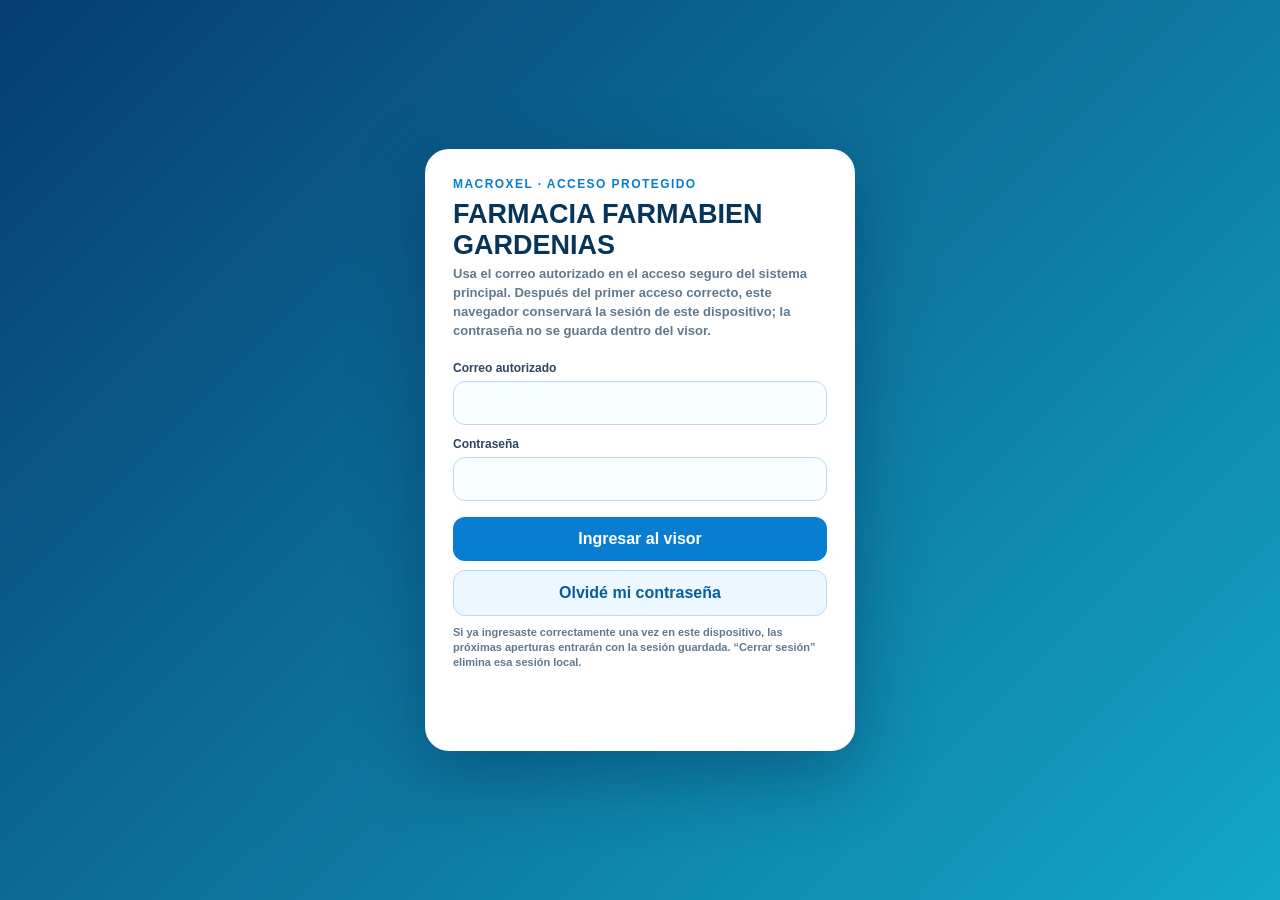
==== commit a3a72d98: "Add files via upload" ====
--- a/docs/index.html
+++ b/docs/index.html
@@ -8,6 +8,7 @@
 <link rel="apple-touch-icon" href="[data-uri]">
 <style>
 :root{--bg:#eaf8ff;--card:#fff;--ink:#073459;--mut:#60798f;--edge:#b9ddf3;--blue:#1689f7;--green:#18c978;--red:#e84662;--amber:#f5aa16;--shadow:0 10px 24px rgba(29,82,118,.12)}
+[hidden]{display:none!important}
 *{box-sizing:border-box}body{margin:0;background:linear-gradient(180deg,#eaf8ff,#f8fdff);font-family:Arial,Helvetica,sans-serif;color:var(--ink);font-weight:800}.app{max-width:1120px;margin:auto;padding:14px}.top{display:flex;align-items:center;justify-content:space-between;gap:10px;margin:2px 0 12px}.brand{display:flex;align-items:center;gap:10px}.logo{width:48px;height:48px;border-radius:14px;overflow:hidden;flex:0 0 auto;box-shadow:0 6px 16px rgba(4,31,78,.28);background:#071b48;border:0;padding:0;cursor:pointer;appearance:none;-webkit-appearance:none;transition:transform .15s ease,box-shadow .15s ease}.logo:hover{transform:translateY(-1px);box-shadow:0 8px 19px rgba(4,31,78,.32)}.logo:active{transform:translateY(0)}.logo:focus-visible{outline:3px solid #49b8f5;outline-offset:3px}.logo img{display:block;width:100%;height:100%;object-fit:cover}.brand h1{font-size:25px;line-height:1;margin:0}.brand small{color:var(--mut);font-weight:800}.status{display:inline-flex;align-items:center;gap:7px;border:1px solid var(--edge);background:#fff;border-radius:999px;padding:7px 13px;color:var(--mut);font-size:12px}.dot{width:10px;height:10px;border-radius:50%;background:var(--red);box-shadow:0 0 10px currentColor}.dot.ok{background:var(--green)}.dot.warn{background:var(--amber)}
 .tabs{display:grid;grid-template-columns:repeat(5,1fr);gap:10px;margin:12px 0}.tab{border:1px solid var(--edge);background:#fff;border-radius:18px;padding:14px 10px;box-shadow:var(--shadow);cursor:pointer;color:var(--ink);font-weight:900}.tab.active{background:#dff4ff;border-color:#49b8f5}.box{background:#ffffffd9;border:1px solid var(--edge);border-radius:22px;box-shadow:var(--shadow);padding:14px}.hidden{display:none!important}.toolbar{display:grid;grid-template-columns:1fr 1fr 1.3fr auto;gap:10px;margin-bottom:12px}.field label{display:block;font-size:11px;color:var(--mut);margin:0 0 5px;text-transform:uppercase}input,select,button,textarea{font:inherit}input,select,textarea{width:100%;border:1px solid var(--edge);border-radius:14px;padding:10px 12px;background:#f8fdff;color:var(--ink);font-weight:900}textarea{min-height:112px;resize:vertical;line-height:1.4}.btn{border:0;border-radius:14px;padding:10px 14px;color:#fff;background:#17283a;cursor:pointer;font-weight:900}.btn.blue{background:linear-gradient(180deg,#31a4ff,#1376e9)}.btn.green{background:linear-gradient(180deg,#27ca75,#109a4f)}.head{display:flex;justify-content:space-between;align-items:flex-start;gap:10px;margin-bottom:10px}.head h2{font-size:25px;margin:0}.sub{color:var(--mut);font-size:13px}.updated{border:1px solid var(--edge);background:#f5fbff;border-radius:999px;padding:8px 12px;color:var(--mut);font-size:12px}.bar{border:1px solid var(--edge);background:#f7fcff;border-radius:16px;padding:11px 14px;margin:10px 0;font-size:15px}.section{font-size:20px;margin:18px 0 10px}.grid{display:grid;grid-template-columns:repeat(3,1fr);gap:12px}.card{background:linear-gradient(180deg,#fff,#f4fbff);border:1px solid var(--edge);border-radius:24px;padding:14px;min-height:112px;display:flex;flex-direction:column;justify-content:center;text-align:center;box-shadow:0 7px 18px rgba(29,82,118,.06)}.label{font-size:12px;color:#3d5267;text-transform:uppercase}.value{font-size:29px;margin:9px 0 4px}.hint{font-size:12px;color:var(--mut);font-weight:700}table{width:100%;border-collapse:collapse;background:#f7fcff;border-radius:16px;overflow:hidden}th{background:#dff2ff;text-align:left;font-size:12px}td,th{padding:9px;border-bottom:1px solid #d4ecfb;vertical-align:top}.storeList{display:grid;grid-template-columns:repeat(2,1fr);gap:10px}.storeCard{border:1px solid var(--edge);background:#f7fcff;border-radius:18px;padding:12px}.chartGrid{display:grid;grid-template-columns:repeat(2,1fr);gap:12px}.chartBox{border:1px solid var(--edge);background:#f7fcff;border-radius:20px;padding:13px}.chartBox.wide{grid-column:1/-1}.chartTitle{margin:0 0 10px;font-size:16px}.chartMeta{display:flex;gap:8px;flex-wrap:wrap;margin:0 0 10px}.chartPill{border:1px solid var(--edge);background:#fff;border-radius:999px;padding:6px 9px;font-size:11px;color:var(--mut)}.dailyChartScroll{overflow:hidden;padding-bottom:4px}.dailyChart{display:block;width:100%;max-width:100%;min-width:0;height:auto}.barRow{display:grid;grid-template-columns:1fr 90px;gap:5px 9px;margin-bottom:8px;font-size:12px}.barName{grid-column:1/3;white-space:normal}.barTrack{height:16px;border-radius:999px;background:#dceffb;overflow:hidden}.barFill{height:100%;border-radius:999px;background:linear-gradient(90deg,#1689f7,#19c978);min-width:2px}.barVal{text-align:right}.headActions{display:flex;align-items:center;gap:8px;flex-wrap:wrap;justify-content:flex-end}.pdfMsg{margin-top:10px}.pdfMsg:empty{display:none}.notice{border:1px solid #f7c883;background:#fff8eb;color:#864b08;border-radius:14px;padding:10px 12px;font-size:12px}.alertGrid{display:grid;grid-template-columns:minmax(220px,.75fr) minmax(320px,1.8fr);gap:12px;align-items:start}.alertActions{display:flex;gap:10px;flex-wrap:wrap;margin-top:10px}.alertActions .btn{min-width:160px}.alertPreview{margin-top:12px;border:1px solid var(--edge);background:#f7fcff;border-radius:16px;padding:12px;min-height:72px}.alertPreview.active{background:linear-gradient(180deg,#f4fff9,#effaf5);border-color:#a8dfc2}.alertPreviewTop{display:flex;align-items:center;justify-content:space-between;gap:10px;margin-bottom:8px}.alertState{display:inline-flex;align-items:center;gap:6px;border:1px solid #9eddbb;background:#e8fff2;color:#08733c;border-radius:999px;padding:5px 9px;font-size:10px;font-weight:900;letter-spacing:.4px}.alertText{font-size:16px;font-weight:900;line-height:1.4;color:#183247;white-space:pre-wrap;overflow-wrap:anywhere}.alertMeta{margin-top:8px;font-size:11px;color:var(--mut)}.charCounter{text-align:right;margin-top:5px;font-size:11px;color:var(--mut);font-weight:800}.fieldLabelRow{display:flex;align-items:center;justify-content:space-between;gap:8px;margin-bottom:5px}.fieldLabelRow label{margin:0!important}.iconBtn{width:34px;height:30px;display:inline-flex;align-items:center;justify-content:center;border:1px solid var(--edge);border-radius:10px;background:#fff;color:#9e1e32;cursor:pointer;padding:0;font-size:16px;line-height:1;box-shadow:0 3px 9px rgba(29,82,118,.08)}.iconBtn:hover{background:#fff1f3;border-color:#efb0b8}.iconBtn:active{transform:translateY(1px)}.notice.ok{border-color:#a8dfc2;background:#f0fff7;color:#08733c}.notice.error{border-color:#efb0b8;background:#fff3f5;color:#9e1e32}.empty{padding:18px;text-align:center;color:var(--mut);border:1px dashed var(--edge);border-radius:16px;background:#f7fcff}.mini{font-size:12px;color:var(--mut)}.dailyChartDetail{display:flex;align-items:center;gap:8px;flex-wrap:wrap;margin:0 0 9px;padding:8px 10px;border:1px solid var(--edge);border-radius:13px;background:#fff;font-size:11px;color:var(--mut);min-height:36px}.dailyChartDetail strong{color:var(--ink)}.dailyDetailItem{display:inline-flex;align-items:center;gap:4px;padding:4px 7px;border:1px solid #d7eaf6;border-radius:999px;background:#f7fcff;white-space:nowrap}.dailyBar{cursor:pointer;outline:none}.dailyBar .dailyHit{pointer-events:all}.dailyBar.active .dailySegment{stroke:#183247;stroke-width:1.6}.dailyBar:focus .dailySegment{stroke:#183247;stroke-width:1.6}
 
@@ -33,8 +34,8 @@
 .authCard{width:min(430px,100%);background:#fff;border-radius:24px;padding:28px;box-shadow:0 24px 70px rgba(2,26,61,.35)}
 .authCard h1{margin:8px 0 4px;font-size:27px}.authCard p{margin:0 0 20px;color:#60798f;font-size:13px;line-height:1.45}
 .authCard label{display:block;margin:12px 0 6px;color:#30455b;font-size:12px}.authCard input{width:100%;height:44px;border:1px solid #bdd9ea;border-radius:12px;padding:0 12px;font:inherit}
-.authCard button{width:100%;margin-top:16px;border:0;border-radius:12px;padding:13px;background:#087dd1;color:#fff;font:inherit;font-weight:900;cursor:pointer}
-.authMessage{min-height:20px;margin-top:12px!important;color:#b4232f!important}.authMark{font-size:12px;color:#087dd1;letter-spacing:.12em}.sessionBtn{border:1px solid #bdd9ea;background:#fff;color:#174a70;border-radius:999px;padding:7px 11px;font-weight:900;cursor:pointer}
+.authCard button{width:100%;margin-top:16px;border:0;border-radius:12px;padding:13px;background:#087dd1;color:#fff;font:inherit;font-weight:900;cursor:pointer}.authCard button:disabled{opacity:.62;cursor:wait}
+.authSecondary{background:#edf7ff!important;color:#075d9f!important;border:1px solid #bdd9ea!important;margin-top:9px!important}.authHint{display:block;margin-top:9px;color:#60798f;font-size:11px;line-height:1.4}.authMessage{min-height:20px;margin-top:12px!important;color:#b4232f!important}.authMessage.ok{color:#087a43!important}.authMark{font-size:12px;color:#087dd1;letter-spacing:.12em}.sessionBtn{border:1px solid #bdd9ea;background:#fff;color:#174a70;border-radius:999px;padding:7px 11px;font-weight:900;cursor:pointer}
 </style>
 </head>
 <body>
@@ -43,11 +44,13 @@
   <form id="authForm" class="authCard" autocomplete="on">
     <div class="authMark">MACROXEL · ACCESO PROTEGIDO</div>
     <h1 id="authFarmacia">Visor de Ventas</h1>
-    <p>Usa el correo autorizado en el acceso seguro del sistema principal. La contraseña no se guarda en este visor.</p>
+    <p>Usa el correo autorizado en el acceso seguro del sistema principal. Después del primer acceso correcto, este navegador conservará la sesión de este dispositivo; la contraseña no se guarda dentro del visor.</p>
     <label for="authEmail">Correo autorizado</label><input id="authEmail" type="email" autocomplete="username" required>
     <label for="authPassword">Contraseña</label><input id="authPassword" type="password" autocomplete="current-password" minlength="6" required>
-    <button type="submit">Ingresar al visor</button>
-    <p id="authMessage" class="authMessage"></p>
+    <button id="authSubmitBtn" type="submit">Ingresar al visor</button>
+    <button id="authResetBtn" class="authSecondary" type="button">Olvidé mi contraseña</button>
+    <small class="authHint">Si ya ingresaste correctamente una vez en este dispositivo, las próximas aperturas entrarán con la sesión guardada. “Cerrar sesión” elimina esa sesión local.</small>
+    <p id="authMessage" class="authMessage" role="status" aria-live="polite"></p>
   </form>
 </section>
 <div id="app" class="app" hidden>
@@ -79,6 +82,8 @@
     <div id="line" class="bar">Sin datos cargados.</div>
     <div class="section">📌 Indicadores principales</div>
     <div id="cards" class="grid"></div>
+    <div class="section">🧾 Resumen de servicios realizados</div>
+    <table id="servicesTable"></table>
     <div class="section">Detalle por usuario con ventas</div>
     <table id="userTable"></table>
   </section>
@@ -124,7 +129,9 @@
 const RESERVED_FIREBASE_PROJECT_PREFIX='licenciasmacroxel-';
 const ALERTS_ROOT='/alertas';
 const DATA={raw:{},rows:[],currentTab:'resumen'};
-const RUNTIME={firebaseUrl:'',firebaseApiKey:'',tiendaId:'',pharmacyName:'Farmacia',auth:null};
+const RUNTIME={firebaseUrl:'',firebaseApiKey:'',tiendaId:'',pharmacyName:'Farmacia',auth:null,bootstrapReady:false};
+const DEVICE_SESSION_VERSION=1;
+const LAST_EMAIL_KEY='macroxelCentralViewerLastEmail';
 const money=v=>Number(v||0).toLocaleString('es-MX',{style:'currency',currency:'MXN'});
 const n=v=>Number(v||0).toLocaleString('es-MX');
 const norm=s=>String(s??'').trim();
@@ -136,13 +143,23 @@
 function localDateTime(d=new Date()){return d.toLocaleString('es-MX',{year:'numeric',month:'2-digit',day:'2-digit',hour:'2-digit',minute:'2-digit',second:'2-digit'})}
 function key(s){return norm(s).toUpperCase().normalize('NFD').replace(/[\u0300-\u036f]/g,'').replace(/[^A-Z0-9]+/g,'_').replace(/^_+|_+$/g,'')||'SIN_TIENDA'}
 function normalizeFirebaseUrl(value){try{const u=new URL(String(value||'').trim());const host=String(u.hostname||'').toLowerCase();if(u.protocol!=='https:'||(!/^[a-z0-9-]+\.firebaseio\.com$/.test(host)&&!/^[a-z0-9-]+(?:\.[a-z0-9-]+)?\.firebasedatabase\.app$/.test(host))||host.startsWith(RESERVED_FIREBASE_PROJECT_PREFIX))return'';u.username='';u.password='';u.hash='';u.search='';u.pathname=String(u.pathname||'').replace(/\.json$/i,'').replace(/\/reportes_diarios(?:\/.*)?$/i,'').replace(/\/+$/,'');return u.toString().replace(/\/+$/,'')}catch(_){return''}}
-async function loadBootstrap(){localStorage.removeItem('MACROXEL_MONITOR_FIREBASE_URL');const configUrl=new URL(BOOTSTRAP_FILE,document.baseURI);configUrl.searchParams.set('t',Date.now());const response=await fetch(configUrl.href,{method:'GET',cache:'no-store',headers:{Accept:'application/json'}});if(!response.ok)throw new Error('No se encontró la configuración central de visores.');const config=await response.json();const firebaseUrl=normalizeFirebaseUrl(config?.firebaseUrl||config?.firebaseDatabaseUrl);const firebaseApiKey=norm(config?.firebaseApiKey);const tiendaId=norm(config?.tiendaId||config?.storeId);const modules=Array.isArray(config?.modules)?config.modules:[];if(Number(config?.version||0)!==4||config?.source!=='Macroxel FarmaControl'||config?.purpose!=='central-viewers'||!modules.includes('sales-reports')||!firebaseUrl||!firebaseApiKey||!/^[A-Za-z0-9_-]{1,160}$/.test(tiendaId))throw new Error('Publica nuevamente la carpeta central desde Configuración; falta la conexión segura de los visores.');RUNTIME.firebaseUrl=firebaseUrl;RUNTIME.firebaseApiKey=firebaseApiKey;RUNTIME.tiendaId=tiendaId;RUNTIME.pharmacyName=norm(config?.pharmacyName)||'Farmacia';$('authFarmacia').textContent=RUNTIME.pharmacyName;$('urlMsg').textContent='✅ Conexión central cargada desde el sistema principal.';return true}
+async function fetchTimed(url,options={},timeoutMs=15000){const controller=new AbortController(),timer=setTimeout(()=>controller.abort(),timeoutMs);try{return await fetch(url,{...options,signal:controller.signal})}catch(error){if(error?.name==='AbortError')throw new Error('La validación tardó demasiado. Revisa Internet e inténtalo nuevamente.');throw error}finally{clearTimeout(timer)}}
+function deviceSessionKey(){return `macroxelCentralViewerDeviceSession:${RUNTIME.tiendaId||'SIN_TIENDA'}`}
+function setAuthMessage(message='',ok=false){const el=$('authMessage');el.textContent=String(message||'');el.classList.toggle('ok',!!ok)}
+function rememberedEmail(){return norm(localStorage.getItem(LAST_EMAIL_KEY)||'')}
+function saveDeviceSession(){if(!RUNTIME.auth?.refreshToken||!RUNTIME.tiendaId)return;const payload={version:DEVICE_SESSION_VERSION,storeId:RUNTIME.tiendaId,firebaseUrl:RUNTIME.firebaseUrl,uid:RUNTIME.auth.uid||'',email:RUNTIME.auth.email||'',refreshToken:RUNTIME.auth.refreshToken,savedAt:Date.now()};localStorage.setItem(deviceSessionKey(),JSON.stringify(payload));if(payload.email)localStorage.setItem(LAST_EMAIL_KEY,payload.email)}
+function loadDeviceSession(){try{const raw=JSON.parse(localStorage.getItem(deviceSessionKey())||'null');if(Number(raw?.version)!==DEVICE_SESSION_VERSION||raw?.storeId!==RUNTIME.tiendaId||normalizeFirebaseUrl(raw?.firebaseUrl)!==RUNTIME.firebaseUrl||!raw?.refreshToken)return null;return {uid:norm(raw.uid),email:norm(raw.email),idToken:'',refreshToken:String(raw.refreshToken),expiresAt:0}}catch(_){return null}}
+function clearDeviceSession({keepEmail=true}={}){try{localStorage.removeItem(deviceSessionKey())}catch(_){}sessionStorage.removeItem('macroxelSalesViewerSession');if(!keepEmail)try{localStorage.removeItem(LAST_EMAIL_KEY)}catch(_){}}
+async function loadBootstrap(){localStorage.removeItem('MACROXEL_MONITOR_FIREBASE_URL');const configUrl=new URL(BOOTSTRAP_FILE,document.baseURI);configUrl.searchParams.set('t',Date.now());const response=await fetchTimed(configUrl.href,{method:'GET',cache:'no-store',headers:{Accept:'application/json'}},12000);if(!response.ok)throw new Error('No se encontró la configuración central de visores.');const config=await response.json();const firebaseUrl=normalizeFirebaseUrl(config?.firebaseUrl||config?.firebaseDatabaseUrl);const firebaseApiKey=norm(config?.firebaseApiKey);const tiendaId=norm(config?.tiendaId||config?.storeId);const modules=Array.isArray(config?.modules)?config.modules:[];if(Number(config?.version||0)!==4||config?.source!=='Macroxel FarmaControl'||config?.purpose!=='central-viewers'||!modules.includes('sales-reports')||!firebaseUrl||!firebaseApiKey||!/^[A-Za-z0-9_-]{1,160}$/.test(tiendaId))throw new Error('Publica nuevamente la carpeta central desde Configuración; falta la conexión segura de los visores.');RUNTIME.firebaseUrl=firebaseUrl;RUNTIME.firebaseApiKey=firebaseApiKey;RUNTIME.tiendaId=tiendaId;RUNTIME.pharmacyName=norm(config?.pharmacyName)||'Farmacia';RUNTIME.bootstrapReady=true;$('authFarmacia').textContent=RUNTIME.pharmacyName;$('urlMsg').textContent='✅ Conexión central cargada desde el sistema principal.';return true}
+async function ensureBootstrap(){if(RUNTIME.bootstrapReady&&RUNTIME.firebaseApiKey&&RUNTIME.firebaseUrl)return true;return await loadBootstrap()}
 function base(){return RUNTIME.firebaseUrl}
 function setStatus(txt,cls){$('status').textContent=txt;$('dot').className='dot '+(cls||'')}
 function validUrl(url){return normalizeFirebaseUrl(url)!==''}
-async function identityLogin(email,password){const response=await fetch(`https://identitytoolkit.googleapis.com/v1/accounts:signInWithPassword?key=${encodeURIComponent(RUNTIME.firebaseApiKey)}`,{method:'POST',headers:{'Content-Type':'application/json'},body:JSON.stringify({email,password,returnSecureToken:true})});const body=await response.json().catch(()=>({}));if(!response.ok)throw new Error(body?.error?.message==='INVALID_LOGIN_CREDENTIALS'?'Correo o contraseña incorrectos.':'No fue posible iniciar sesión.');RUNTIME.auth={uid:body.localId,email:body.email,idToken:body.idToken,refreshToken:body.refreshToken,expiresAt:Date.now()+(Number(body.expiresIn)||3600)*1000};sessionStorage.setItem('macroxelSalesViewerSession',JSON.stringify(RUNTIME.auth));return true}
-async function refreshAuth(){if(!RUNTIME.auth?.refreshToken)throw new Error('La sesión terminó. Inicia sesión nuevamente.');const response=await fetch(`https://securetoken.googleapis.com/v1/token?key=${encodeURIComponent(RUNTIME.firebaseApiKey)}`,{method:'POST',headers:{'Content-Type':'application/x-www-form-urlencoded'},body:new URLSearchParams({grant_type:'refresh_token',refresh_token:RUNTIME.auth.refreshToken})});const body=await response.json().catch(()=>({}));if(!response.ok)throw new Error('La sesión terminó. Inicia sesión nuevamente.');RUNTIME.auth={...RUNTIME.auth,uid:body.user_id,idToken:body.id_token,refreshToken:body.refresh_token||RUNTIME.auth.refreshToken,expiresAt:Date.now()+(Number(body.expires_in)||3600)*1000};sessionStorage.setItem('macroxelSalesViewerSession',JSON.stringify(RUNTIME.auth))}
-function logout(message='Sesión cerrada.'){RUNTIME.auth=null;sessionStorage.removeItem('macroxelSalesViewerSession');$('app').hidden=true;$('authScreen').hidden=false;$('authPassword').value='';$('authMessage').textContent=message;setStatus('Sin sesión','')}
+function authError(code=''){const c=String(code||'').toUpperCase();if(c.includes('INVALID_LOGIN_CREDENTIALS')||c.includes('INVALID_PASSWORD')||c.includes('EMAIL_NOT_FOUND'))return 'Correo o contraseña incorrectos.';if(c.includes('USER_DISABLED'))return 'Este usuario está deshabilitado en Firebase Auth.';if(c.includes('TOO_MANY_ATTEMPTS'))return 'Hay demasiados intentos. Espera unos minutos e inténtalo nuevamente.';if(c.includes('EMAIL_NOT_FOUND'))return 'Ese correo no está registrado en Firebase Auth.';return 'No fue posible iniciar sesión. Revisa la conexión e inténtalo nuevamente.'}
+async function identityLogin(email,password){await ensureBootstrap();email=norm(email).toLowerCase();if(!email||!password)throw new Error('Escribe el correo y la contraseña.');const response=await fetchTimed(`https://identitytoolkit.googleapis.com/v1/accounts:signInWithPassword?key=${encodeURIComponent(RUNTIME.firebaseApiKey)}`,{method:'POST',headers:{'Content-Type':'application/json'},body:JSON.stringify({email,password,returnSecureToken:true})},15000);const body=await response.json().catch(()=>({}));if(!response.ok)throw new Error(authError(body?.error?.message));if(!body?.localId||!body?.refreshToken)throw new Error('Firebase no devolvió una sesión válida.');RUNTIME.auth={uid:body.localId,email:body.email||email,idToken:body.idToken,refreshToken:body.refreshToken,expiresAt:Date.now()+(Number(body.expiresIn)||3600)*1000};sessionStorage.setItem('macroxelSalesViewerSession',JSON.stringify(RUNTIME.auth));saveDeviceSession();return true}
+async function refreshAuth(){await ensureBootstrap();if(!RUNTIME.auth?.refreshToken)throw new Error('La sesión terminó. Inicia sesión nuevamente.');const response=await fetchTimed(`https://securetoken.googleapis.com/v1/token?key=${encodeURIComponent(RUNTIME.firebaseApiKey)}`,{method:'POST',headers:{'Content-Type':'application/x-www-form-urlencoded'},body:new URLSearchParams({grant_type:'refresh_token',refresh_token:RUNTIME.auth.refreshToken})},15000);const body=await response.json().catch(()=>({}));if(!response.ok)throw new Error('La sesión guardada ya no es válida. Inicia sesión nuevamente.');RUNTIME.auth={...RUNTIME.auth,uid:body.user_id||RUNTIME.auth.uid,idToken:body.id_token,refreshToken:body.refresh_token||RUNTIME.auth.refreshToken,expiresAt:Date.now()+(Number(body.expires_in)||3600)*1000};sessionStorage.setItem('macroxelSalesViewerSession',JSON.stringify(RUNTIME.auth));saveDeviceSession()}
+async function sendPasswordReset(){await ensureBootstrap();const email=norm($('authEmail').value).toLowerCase();if(!email)throw new Error('Escribe primero el correo autorizado.');const response=await fetchTimed(`https://identitytoolkit.googleapis.com/v1/accounts:sendOobCode?key=${encodeURIComponent(RUNTIME.firebaseApiKey)}`,{method:'POST',headers:{'Content-Type':'application/json'},body:JSON.stringify({requestType:'PASSWORD_RESET',email})},15000);const body=await response.json().catch(()=>({}));if(!response.ok){const code=body?.error?.message||'';if(String(code).includes('EMAIL_NOT_FOUND'))throw new Error('Ese correo no está registrado en Firebase Auth.');throw new Error('No fue posible enviar el correo para restablecer la contraseña.')}localStorage.setItem(LAST_EMAIL_KEY,email);return true}
+function logout(message='Sesión cerrada en este dispositivo.'){RUNTIME.auth=null;clearDeviceSession({keepEmail:true});$('app').hidden=true;$('authScreen').hidden=false;$('authPassword').value='';setAuthMessage(message,false);setStatus('Sin sesión','')}
 async function firebaseRequest(path,options={},retry=true){let url=base();if(!url)throw new Error('Falta la conexión central');if(!RUNTIME.auth?.idToken)throw new Error('Debes iniciar sesión.');if(Date.now()>Number(RUNTIME.auth.expiresAt||0)-60000)await refreshAuth();const target=new URL(url+path+'.json');target.searchParams.set('auth',RUNTIME.auth.idToken);if(!options.method||options.method==='GET')target.searchParams.set('ts',Date.now());let r=await fetch(target,options);if(r.status===401&&retry){await refreshAuth();return firebaseRequest(path,options,false)}if(!r.ok)throw new Error('Firebase '+r.status+' '+r.statusText);if(r.status===204)return null;let txt=await r.text();return txt?JSON.parse(txt):null}
 async function get(path){return await firebaseRequest(path,{method:'GET'})||{}}
 async function put(path,value){return await firebaseRequest(path,{method:'PUT',headers:{'Content-Type':'application/json'},body:JSON.stringify(value)})}
@@ -225,6 +242,11 @@
  if(dateIndex>0)return path[dateIndex-1];
  return 'SIN TIENDA';
 }
+function storeIdFrom(record,storeName){
+ let f=record.farmacia||{};
+ let explicit=norm(record.tiendaId||record.storeId||f.id||'');
+ return /^[A-Za-z0-9_-]{1,160}$/.test(explicit)?explicit:key(storeName);
+}
 function userFrom(record,path){
  let u=norm(record.userActive||record.userForFiltro||record.usuarioActivo||record.usuario||record.user||'');
  if(u)return u;
@@ -243,7 +265,7 @@
  function walk(node,path){
   if(!isObj(node))return;
   if(looksReport(node)){
-   let date=dateFrom(node,path), user=userFrom(node,path), storeName=storeFrom(node,path), storeId=key(storeName), m=metrics(node);
+   let date=dateFrom(node,path), user=userFrom(node,path), storeName=storeFrom(node,path), storeId=storeIdFrom(node,storeName), m=metrics(node);
    rows.push({date,user,storeName,storeId,updatedAt:node.updatedAt||node.updatedAtLocal||node.createdAt||'',usuariosActivos:node.usuariosActivos||[],raw:node,...m});
    return;
   }
@@ -272,7 +294,9 @@
 async function deleteAlert(){let path=alertPath();if(!path){setAlertMsg('Selecciona una sucursal.','error');return}let sucursal=$('alertStore').selectedOptions[0]?.textContent||'esta sucursal';if(!confirm('¿Retirar la alerta activa de '+sucursal+'?'))return;try{setAlertMsg('Retirando alerta…');await remove(path);setAlertMsg('✅ Alerta retirada correctamente.','ok');await loadAlert()}catch(e){console.error(e);setAlertMsg('No se pudo retirar la alerta: '+(e.message||e),'error')}}
 function esc(s){return String(s??'').replace(/[&<>"']/g,c=>({'&':'&amp;','<':'&lt;','>':'&gt;','"':'&quot;',"'":'&#39;'}[c]))}
 function card(label,value,hint){return `<div class="card"><div class="label">${label}</div><div class="value">${value}</div><div class="hint">${hint||''}</div></div>`}
-function renderResumen(){let rows=currentRows(),s=sum(rows);$('line').textContent=`Reportes: ${n(s.reports)} · Tickets: ${n(s.tickets)} · Líneas: ${n(s.lineas)} · Gastos del día (VENTA): ${money(s.gastosCaja)} · Queda del día: ${money(s.saldoDia)} · IVA: ${money(s.iva)}`;$('cards').innerHTML=[card('Total ventas',money(s.ventas),'Ventas activas del día'),card('Gastos del día (VENTA)',money(s.gastosCaja),'Solo gastos con medio de pago VENTA; son los que afectan la venta/caja del día'),card('Queda del día',money(s.saldoDia),'Ventas del día - gastos con medio de pago VENTA'),card('Efectivo',money(s.efectivo),'Ventas en efectivo'),card('Tarjeta',money(s.tarjeta),'Ventas con tarjeta'),card('Utilidad producto',money(s.ganancia),'Ventas - costo de producto'),card('IVA cobrado',money(s.iva),'IVA enviado desde POS'),card('Descuentos',money(s.descuentos),'Descuentos aplicados'),card('Monedero usado',money(s.monedero),'Saldo usado por clientes'),card('Servicios',money(s.servicios),`${n(s.serviciosCantidad)} servicio(s)`),card('Canceladas',money(s.cancelTotal),`${n(s.cancelTickets)} ticket(s)`),card('Costo vendido',money(s.costo),'Costo de producto vendido')].join('');renderUserTable(rows)}
+function serviceDetails(rows){let m={};rows.forEach(r=>{let list=r.raw?.detalle?.serviciosTabla||r.raw?.totales?.detalle?.serviciosTabla||[];if(!Array.isArray(list))return;list.forEach(x=>{let name=String(x?.servicio||'SERVICIO').trim().toUpperCase()||'SERVICIO';m[name]=m[name]||{servicio:name,cantidad:0,total:0};m[name].cantidad+=num(x?.cantidad);m[name].total+=num(x?.total)})});return Object.values(m).sort((a,b)=>b.total-a.total||b.cantidad-a.cantidad||a.servicio.localeCompare(b.servicio))}
+function renderServiceTable(rows){let data=serviceDetails(rows),cols=[['Servicio',x=>esc(x.servicio)],['Cantidad',x=>n(x.cantidad)],['Total',x=>money(x.total)]];$('servicesTable').innerHTML=table(cols,data,'Sin servicios realizados para esta selección.')}
+function renderResumen(){let rows=currentRows(),s=sum(rows);$('line').textContent=`Reportes: ${n(s.reports)} · Tickets: ${n(s.tickets)} · Líneas: ${n(s.lineas)} · Gastos del día (VENTA): ${money(s.gastosCaja)} · Queda del día: ${money(s.saldoDia)} · IVA: ${money(s.iva)}`;$('cards').innerHTML=[card('Total ventas',money(s.ventas),'Ventas activas del día'),card('Gastos del día (VENTA)',money(s.gastosCaja),'Solo gastos con medio de pago VENTA; son los que afectan la venta/caja del día'),card('Queda del día',money(s.saldoDia),'Ventas del día - gastos con medio de pago VENTA'),card('Efectivo',money(s.efectivo),'Ventas en efectivo'),card('Tarjeta',money(s.tarjeta),'Ventas con tarjeta'),card('Utilidad producto',money(s.ganancia),'Ventas - costo de producto'),card('IVA cobrado',money(s.iva),'IVA enviado desde POS'),card('Descuentos',money(s.descuentos),'Descuentos aplicados'),card('Monedero usado',money(s.monedero),'Saldo usado por clientes'),card('Servicios',money(s.servicios),`${n(s.serviciosCantidad)} servicio(s)`),card('Canceladas',money(s.cancelTotal),`${n(s.cancelTickets)} ticket(s)`),card('Costo vendido',money(s.costo),'Costo de producto vendido')].join('');renderServiceTable(rows);renderUserTable(rows)}
 function renderUserTable(rows){let by={};rows.forEach(r=>{by[r.user]=by[r.user]||[];by[r.user].push(r)});let data=Object.entries(by).map(([u,rs])=>({u,s:sum(rs)})).filter(x=>x.s.ventas>0).sort((a,b)=>b.s.ventas-a.s.ventas);let cols=[['Usuario',x=>x.u],['Reportes',x=>n(x.s.reports)],['Ventas',x=>money(x.s.ventas)],['Gastos VENTA',x=>money(x.s.gastosCaja)],['Queda del día',x=>money(x.s.saldoDia)],['Efectivo',x=>money(x.s.efectivo)],['Tarjeta',x=>money(x.s.tarjeta)],['Utilidad producto',x=>money(x.s.ganancia)],['Canceladas',x=>`${n(x.s.cancelTickets)} / ${money(x.s.cancelTotal)}`]];$('userTable').innerHTML=table(cols,data,'Sin usuarios con ventas para esta selección')}
 function table(cols,rows,empty){return `<thead><tr>${cols.map(c=>`<th>${c[0]}</th>`).join('')}</tr></thead><tbody>${rows.length?rows.map(r=>`<tr>${cols.map(c=>`<td>${c[1](r)}</td>`).join('')}</tr>`).join(''):`<tr><td colspan="${cols.length}">${empty}</td></tr>`}</tbody>`}
 function renderSucursales(){let f=$('fecha').value, stores=storesMap(DATA.rows.filter(r=>!f||r.date===f));let arr=Object.values(stores).sort((a,b)=>b.ventas-a.ventas);$('storeCount').textContent=n(arr.length)+' tienda(s)';$('stores').innerHTML=arr.length?arr.map(s=>{let sr=DATA.rows.filter(r=>(!f||r.date===f)&&r.storeId===s.id),ss=sum(sr);return `<div class="storeCard"><b>🏪 ${esc(s.name)}</b><div class="mini">${s.id}</div><div class="bar">Ventas: ${money(ss.ventas)} · Gastos VENTA del día: ${money(ss.gastosCaja)} · Queda del día: ${money(ss.saldoDia)} · Utilidad producto: ${money(ss.ganancia)}</div><div class="mini">Usuarios con ventas: ${[...s.users].join(', ')||'—'} · Reportes: ${s.reports}</div></div>`}).join(''):'<div class="empty">Sin sucursales para la fecha seleccionada.</div>'}
@@ -281,7 +305,7 @@
  let rows=Object.values(stores).sort((a,b)=>a.name.localeCompare(b.name)).map(s=>{let ss=sum(monthRows.filter(r=>r.storeId===s.id));return {name:s.name,reports:ss.reports,ventas:ss.ventas,efectivo:ss.efectivo,tarjeta:ss.tarjeta,gastos:ss.gastos,saldoGastos:ss.saldoGastos,ganancia:ss.ganancia,iva:ss.iva,cancel:ss.cancelTotal}});
  return {month,rows,totals:sum(monthRows)}
 }
-function renderMensual(){let data=monthlyData(),t=data.totals;$('monthLabel').textContent=data.month||'—';$('monthCards').innerHTML=[card('Venta global del mes',money(t.ventas),'Total vendido en el mes'),card('Gastos totales del mes',money(t.gastos),`VENTA: ${money(t.gastosCaja)} · CORTES: ${money(t.gastosCortes)} · EXTERNO/otros: ${money(t.gastosExternos)}`),card('Queda global después de gastos',money(t.saldoGastos),'Venta global del mes - todos los gastos registrados')].join('');let cols=[['Sucursal',x=>esc(x.name)],['Reportes',x=>n(x.reports)],['Ventas',x=>money(x.ventas)],['Gastos totales',x=>money(x.gastos)],['Queda global',x=>money(x.saldoGastos)],['Efectivo',x=>money(x.efectivo)],['Tarjeta',x=>money(x.tarjeta)],['Utilidad producto',x=>money(x.ganancia)],['Canceladas',x=>money(x.cancel)]];$('monthTable').innerHTML=table(cols,data.rows,'Sin datos del mes.')}
+function renderMensual(){let data=monthlyData(),t=data.totals;$('monthLabel').textContent=data.month||'—';$('monthCards').innerHTML=[card('Venta global del mes',money(t.ventas),'Total vendido en el mes'),card('Servicios realizados',money(t.servicios),`${n(t.serviciosCantidad)} servicio(s) en el mes`),card('Gastos totales del mes',money(t.gastos),`VENTA: ${money(t.gastosCaja)} · CORTES: ${money(t.gastosCortes)} · EXTERNO/otros: ${money(t.gastosExternos)}`),card('Queda global después de gastos',money(t.saldoGastos),'Venta global del mes - todos los gastos registrados')].join('');let cols=[['Sucursal',x=>esc(x.name)],['Reportes',x=>n(x.reports)],['Ventas',x=>money(x.ventas)],['Gastos totales',x=>money(x.gastos)],['Queda global',x=>money(x.saldoGastos)],['Efectivo',x=>money(x.efectivo)],['Tarjeta',x=>money(x.tarjeta)],['Utilidad producto',x=>money(x.ganancia)],['Canceladas',x=>money(x.cancel)]];$('monthTable').innerHTML=table(cols,data.rows,'Sin datos del mes.')}
 function loadScript(src){return new Promise((resolve,reject)=>{let old=document.querySelector(`script[data-pdf-src="${src}"]`);if(old?.dataset.failed==='1'){old.remove();old=null}if(old){if(old.dataset.loaded==='1')return resolve();old.addEventListener('load',resolve,{once:true});old.addEventListener('error',reject,{once:true});return}let script=document.createElement('script');script.src=src;script.async=true;script.dataset.pdfSrc=src;script.onload=()=>{script.dataset.loaded='1';resolve()};script.onerror=()=>{script.dataset.failed='1';reject(new Error('No se pudo cargar el generador PDF'))};document.head.appendChild(script)})}
 async function ensurePDFLib(){if(!window.jspdf?.jsPDF)await loadScript('https://cdnjs.cloudflare.com/ajax/libs/jspdf/2.5.1/jspdf.umd.min.js');if(!window.jspdf?.jsPDF?.API?.autoTable)await loadScript('https://cdnjs.cloudflare.com/ajax/libs/jspdf-autotable/3.8.2/jspdf.plugin.autotable.min.js');if(!window.jspdf?.jsPDF||!window.jspdf.jsPDF.API?.autoTable)throw new Error('El generador PDF no está disponible')}
 function monthName(month){if(!month)return 'Sin mes';let [y,m]=month.split('-').map(Number);return new Date(y,m-1,1).toLocaleDateString('es-MX',{month:'long',year:'numeric'})}
@@ -289,7 +313,6 @@
 function barChart(title,items,key,format,tone=''){let vals=items.map(x=>num(x[key])),max=Math.max(...vals.map(v=>Math.abs(v)),0);let rows=items.filter(x=>num(x[key])!==0).map(x=>{let v=num(x[key]);return `<div class="barRow cleanBarRow"><div class="barName">${esc(x.name)}</div><div class="barTrack"><div class="barFill ${tone}" style="width:${max?Math.max(3,Math.abs(v)/max*100):0}%"></div></div></div>`}).join('')||'<div class="empty">Sin datos para graficar.</div>';return `<div class="chartBox"><div class="chartTitle">${title}</div>${rows}</div>`}
 function expenseBreakdownChart(totals,month){let items=[{name:'VENTA / caja',valor:totals.gastosCaja},{name:'CORTES',valor:totals.gastosCortes},{name:'EXTERNO / otros',valor:totals.gastosExternos}],max=Math.max(...items.map(x=>Math.abs(num(x.valor))),1),rows=items.map(x=>`<div class="barRow cleanBarRow"><div class="barName">${esc(x.name)}</div><div class="barTrack"><div class="barFill expense" style="width:${Math.max(3,Math.abs(num(x.valor))/max*100)}%"></div></div></div>`).join('');return `<div class="chartBox wide"><div class="chartTitle">Gastos del mes por medio de pago</div>${rows}</div>`}
 function balanceComparisonChart(totals,month){let items=[{name:'Venta global del mes',valor:totals.ventas,tone:''},{name:'Gastos totales del mes',valor:totals.gastos,tone:'expense'},{name:'Queda global después de gastos',valor:totals.saldoGastos,tone:'balance'}],max=Math.max(...items.map(x=>Math.abs(num(x.valor))),1),rows=items.map(x=>`<div class="barRow cleanBarRow"><div class="barName">${esc(x.name)}</div><div class="barTrack"><div class="barFill ${x.tone}" style="width:${Math.max(3,Math.abs(num(x.valor))/max*100)}%"></div></div></div>`).join('');return `<div class="chartBox wide"><div class="chartTitle">Comparativa mensual — venta global, gastos totales y saldo</div>${rows}</div>`}
-function compactMoney(v){let a=Math.abs(num(v));if(a>=1000000)return '$'+(num(v)/1000000).toFixed(1)+'M';if(a>=1000)return '$'+(num(v)/1000).toFixed(1)+'k';return '$'+Math.round(num(v)).toLocaleString('es-MX')}
 function dailySalesData(month){let u=$('usuario').value,t=$('tienda').value,rows=DATA.rows.filter(r=>ym(r.date)===month&&(u==='__ALL__'||r.user===u)&&(t==='GLOBAL'||r.storeId===t)),by={};rows.forEach(r=>{by[r.date]=by[r.date]||[];by[r.date].push(r)});return Object.keys(by).sort().map(date=>{let s=sum(by[date]);return {date,name:String(Number(date.slice(8))),ventas:s.ventas,gastosCaja:s.gastosCaja,saldoDia:s.saldoDia}})}
 function dailySalesChart(items,month){if(!items.length)return '<div class="chartBox wide"><div class="chartTitle">Ventas diarias y gasto VENTA</div><div class="empty">Sin ventas registradas en el mes seleccionado.</div></div>';let sales=items.map(x=>Math.max(0,num(x.ventas))),expenses=items.map(x=>Math.max(0,num(x.gastosCaja))),avg=sales.reduce((a,b)=>a+b,0)/sales.length,max=Math.max(...sales,...expenses,avg,1),w=Math.max(720,items.length*48+148),h=320,left=78,right=18,top=30,bottom=62,plotW=w-left-right,plotH=h-top-bottom,step=plotW/items.length,barW=Math.max(12,Math.min(28,step*.58)),y=v=>top+plotH-(v/max*plotH),axisMoney=v=>{let a=Math.abs(v);if(a>=1000000)return '$'+(v/1000000).toFixed(a>=10000000?0:1).replace(/\.0$/,'')+'M';if(a>=1000)return '$'+(v/1000).toFixed(a>=10000?0:1).replace(/\.0$/,'')+'k';return '$'+Math.round(v).toLocaleString('es-MX')},ticks=[0,.25,.5,.75,1],grid=ticks.map(p=>{let val=max*p,yy=y(val);return `<g><line x1="${left}" y1="${yy}" x2="${w-right}" y2="${yy}" stroke="#d4ecfb" stroke-width="1"/><text x="${left-8}" y="${yy+3.5}" text-anchor="end" font-size="9" fill="#60798f">${esc(axisMoney(val))}</text></g>`}).join(''),bars=items.map((x,i)=>{let ventas=Math.max(0,num(x.ventas)),gasto=Math.max(0,num(x.gastosCaja)),restante=ventas-gasto,gastoDentro=Math.min(gasto,ventas),queda=Math.max(0,restante),exceso=Math.max(0,-restante),cx=left+step*i+step/2,base=top+plotH,quedaH=queda/max*plotH,gastoDentroH=gastoDentro/max*plotH,excesoH=exceso/max*plotH,yQueda=base-quedaH,yGasto=yQueda-gastoDentroH,yExceso=yGasto-excesoH,parts=[];if(quedaH>0)parts.push(`<rect class="dailySegment" x="${cx-barW/2}" y="${yQueda}" width="${barW}" height="${Math.max(1,quedaH)}" rx="4" fill="#1689f7"/>`);if(gastoDentroH>0)parts.push(`<rect class="dailySegment" x="${cx-barW/2}" y="${yGasto}" width="${barW}" height="${Math.max(1,gastoDentroH)}" rx="4" fill="#f59e0b"/>`);if(excesoH>0)parts.push(`<rect class="dailySegment" x="${cx-barW/2}" y="${yExceso}" width="${barW}" height="${Math.max(1,excesoH)}" rx="4" fill="#e84662"/>`);if(!parts.length)parts.push(`<rect class="dailySegment" x="${cx-barW/2}" y="${base-2}" width="${barW}" height="2" rx="1" fill="#b7d6e8"/>`);return `<g class="dailyBar" tabindex="0" role="button" data-day="${esc(x.name)}" data-date="${esc(x.date)}" data-sales="${ventas}" data-expenses="${gasto}" data-balance="${restante}" aria-label="Día ${esc(x.name)}"><rect class="dailyHit" x="${cx-Math.max(17,barW/2)}" y="${top}" width="${Math.max(34,barW)}" height="${plotH}" fill="transparent"/>${parts.join('')}<text x="${cx}" y="${h-34}" text-anchor="middle" font-size="10" fill="#60798f">${esc(x.name)}</text></g>`}).join(''),avgY=y(avg),avgLabelY=Math.max(5,Math.min(top+plotH-23,avgY-23));return `<div class="chartBox wide"><div class="chartTitle">Ventas diarias / gasto VENTA — ${esc(monthName(month))}</div><div id="dailyChartDetail" class="dailyChartDetail"><strong>Detalle:</strong><span>Toca una barra para ver ventas, gasto VENTA y restante.</span></div><div class="dailyChartScroll"><svg class="dailyChart" viewBox="0 0 ${w} ${h}" role="img" aria-label="Gráfica diaria de ventas y gasto VENTA con ejes X y Y">${grid}<line x1="${left}" y1="${top}" x2="${left}" y2="${top+plotH}" stroke="#8ebcd8" stroke-width="1.5"/><line x1="${left}" y1="${top+plotH}" x2="${w-right}" y2="${top+plotH}" stroke="#8ebcd8" stroke-width="1.5"/><text x="18" y="${top+plotH/2}" text-anchor="middle" font-size="10" font-weight="700" fill="#60798f" transform="rotate(-90 18 ${top+plotH/2})">Y · MXN</text><text x="${left+plotW/2}" y="${h-8}" text-anchor="middle" font-size="10" font-weight="700" fill="#60798f">X · Día</text>${bars}<line x1="${left}" y1="${avgY}" x2="${w-right}" y2="${avgY}" stroke="#8b5cf6" stroke-width="2" stroke-dasharray="8 6"/><rect x="${Math.max(left,w-right-148)}" y="${avgLabelY}" width="140" height="19" rx="9.5" fill="#fff" stroke="#8b5cf6"/><text x="${Math.max(left+70,w-right-78)}" y="${avgLabelY+13}" text-anchor="middle" font-size="10" font-weight="700" fill="#6d3fd1">Promedio ${esc(money(avg))}</text></svg></div></div>`}
 function bindDailyChartEvents(){let detail=$('dailyChartDetail'),bars=[...document.querySelectorAll('.dailyBar')];if(!detail||!bars.length)return;let show=bar=>{bars.forEach(b=>b.classList.toggle('active',b===bar));let ventas=num(bar.dataset.sales),gasto=num(bar.dataset.expenses),restante=num(bar.dataset.balance),dia=bar.dataset.day||'—';detail.innerHTML=`<strong>Día ${esc(dia)}</strong><span class="dailyDetailItem">Ventas: <b>${esc(money(ventas))}</b></span><span class="dailyDetailItem">Gasto VENTA: <b>${esc(money(gasto))}</b></span><span class="dailyDetailItem">Restante: <b>${esc(money(restante))}</b></span>`};bars.forEach(bar=>{bar.addEventListener('click',()=>show(bar));bar.addEventListener('keydown',e=>{if(e.key==='Enter'||e.key===' '){e.preventDefault();show(bar)}})})}
@@ -298,8 +321,8 @@
 function render(){fillFilters();fillAlertStores();renderResumen();renderSucursales();renderMensual();renderGraficos();labelTables()}
 async function refresh(){let url=base();if(!url){setStatus('Sin configuración','');$('urlMsg').textContent='Genera y publica la carpeta GitHub desde el sistema principal para conectar este visor.';DATA.raw={};DATA.rows=[];render();return}if(!validUrl(url)){setStatus('Configuración inválida','');$('urlMsg').textContent='La conexión generada por el sistema principal no es válida.';return}try{setStatus('Consultando','warn');DATA.raw=await get('/reportes_diarios');DATA.rows=flatten(DATA.raw);if(DATA.rows.length){setStatus('Conectado','ok');$('urlMsg').textContent='✅ Conexión del propietario activa. Reportes actualizados.';}else{setStatus('Sin reportes','warn');$('urlMsg').textContent='Conexión correcta, pero todavía no hay reportes enviados por este sistema.'}render()}catch(e){console.error(e);setStatus('Sin conexión','');$('urlMsg').textContent='No se pudo consultar la conexión del propietario: '+(e.message||e)}}
 function setTab(tab){DATA.currentTab=tab;document.querySelectorAll('.tab').forEach(b=>b.classList.toggle('active',b.dataset.tab===tab));['resumen','sucursales','mensual','graficos','alertas'].forEach(t=>$('tab-'+t).classList.toggle('hidden',t!==tab));$('filterBar').classList.toggle('hidden',tab==='alertas');if(tab==='alertas')loadAlert()}
-async function openViewer(){if(RUNTIME.auth?.refreshToken&&(!RUNTIME.auth.idToken||Date.now()>Number(RUNTIME.auth.expiresAt||0)-60000))await refreshAuth();$('authScreen').hidden=true;$('app').hidden=false;$('authMessage').textContent='';await refresh()}
-async function init(){const logo=$('logoConfigBtn');if(logo){logo.disabled=true;logo.title='';logo.setAttribute('aria-label','Logo Macroxel');logo.setAttribute('aria-expanded','false');logo.style.cursor='default'}$('fecha').value=localISODate();$('usuario').innerHTML='<option value="__ALL__">Todos</option>';$('tienda').innerHTML='<option value="GLOBAL">GLOBAL</option>';document.querySelectorAll('.tab').forEach(b=>b.addEventListener('click',()=>setTab(b.dataset.tab)));$('sendAlertBtn').addEventListener('click',sendAlert);$('clearAlertBtn').addEventListener('click',clearAlertMessage);$('deleteAlertBtn').addEventListener('click',deleteAlert);$('monthlyPdfBtn').addEventListener('click',sendMonthlyPDF);$('alertStore').addEventListener('change',loadAlert);$('alertMessage').addEventListener('input',updateAlertCount);$('fecha').addEventListener('change',render);$('usuario').addEventListener('change',render);$('tienda').addEventListener('change',render);$('logoutBtn').addEventListener('click',()=>logout());$('authForm').addEventListener('submit',async event=>{event.preventDefault();$('authMessage').textContent='Validando acceso…';try{await identityLogin($('authEmail').value.trim(),$('authPassword').value);await openViewer()}catch(error){$('authMessage').textContent=error?.message||String(error)}});updateAlertCount();setTab('resumen');setStatus('Cargando configuración','warn');try{await loadBootstrap();const cached=JSON.parse(sessionStorage.getItem('macroxelSalesViewerSession')||'null');if(cached?.refreshToken){RUNTIME.auth=cached;await openViewer()}}catch(error){console.error(error);setStatus('Sin configuración','');$('authMessage').textContent=error?.message||String(error);DATA.raw={};DATA.rows=[];render()}}
+async function openViewer(){if(RUNTIME.auth?.refreshToken&&(!RUNTIME.auth.idToken||Date.now()>Number(RUNTIME.auth.expiresAt||0)-60000))await refreshAuth();saveDeviceSession();$('authScreen').hidden=true;$('app').hidden=false;setAuthMessage('');await refresh()}
+async function init(){const logo=$('logoConfigBtn');if(logo){logo.disabled=true;logo.title='';logo.setAttribute('aria-label','Logo Macroxel');logo.setAttribute('aria-expanded','false');logo.style.cursor='default'}$('fecha').value=localISODate();$('usuario').innerHTML='<option value="__ALL__">Todos</option>';$('tienda').innerHTML='<option value="GLOBAL">GLOBAL</option>';const lastEmail=rememberedEmail();if(lastEmail)$('authEmail').value=lastEmail;document.querySelectorAll('.tab').forEach(b=>b.addEventListener('click',()=>setTab(b.dataset.tab)));$('sendAlertBtn').addEventListener('click',sendAlert);$('clearAlertBtn').addEventListener('click',clearAlertMessage);$('deleteAlertBtn').addEventListener('click',deleteAlert);$('monthlyPdfBtn').addEventListener('click',sendMonthlyPDF);$('alertStore').addEventListener('change',loadAlert);$('alertMessage').addEventListener('input',updateAlertCount);$('fecha').addEventListener('change',render);$('usuario').addEventListener('change',render);$('tienda').addEventListener('change',render);$('logoutBtn').addEventListener('click',()=>logout());$('authResetBtn').addEventListener('click',async()=>{const btn=$('authResetBtn');btn.disabled=true;setAuthMessage('Enviando correo de recuperación…');try{await sendPasswordReset();setAuthMessage('✅ Te enviamos un correo para restablecer la contraseña. Revisa también Spam.',true)}catch(error){setAuthMessage(error?.message||String(error),false)}finally{btn.disabled=false}});$('authForm').addEventListener('submit',async event=>{event.preventDefault();const btn=$('authSubmitBtn');btn.disabled=true;const oldText=btn.textContent;btn.textContent='Validando…';setAuthMessage('Validando acceso…');try{clearDeviceSession({keepEmail:true});await identityLogin($('authEmail').value.trim(),$('authPassword').value);setAuthMessage('✅ Acceso correcto. Guardando este dispositivo…',true);await openViewer()}catch(error){RUNTIME.auth=null;setAuthMessage(error?.message||String(error),false);$('authScreen').hidden=false;$('app').hidden=true}finally{btn.disabled=false;btn.textContent=oldText}});updateAlertCount();setTab('resumen');setStatus('Cargando configuración','warn');try{await loadBootstrap();const deviceSaved=loadDeviceSession();const cached=deviceSaved||JSON.parse(sessionStorage.getItem('macroxelSalesViewerSession')||'null');if(cached?.email&&!$('authEmail').value)$('authEmail').value=cached.email;if(cached?.refreshToken){RUNTIME.auth=cached;setAuthMessage('Reconociendo este dispositivo…',true);try{await openViewer()}catch(sessionError){console.warn(sessionError);RUNTIME.auth=null;clearDeviceSession({keepEmail:true});$('authScreen').hidden=false;$('app').hidden=true;setAuthMessage('La sesión guardada venció o fue revocada. Inicia sesión nuevamente.',false)}}}catch(error){console.error(error);setStatus('Sin configuración','');setAuthMessage(error?.message||String(error),false);DATA.raw={};DATA.rows=[];render()}}
 document.addEventListener('DOMContentLoaded',init);
 })();
 </script>
